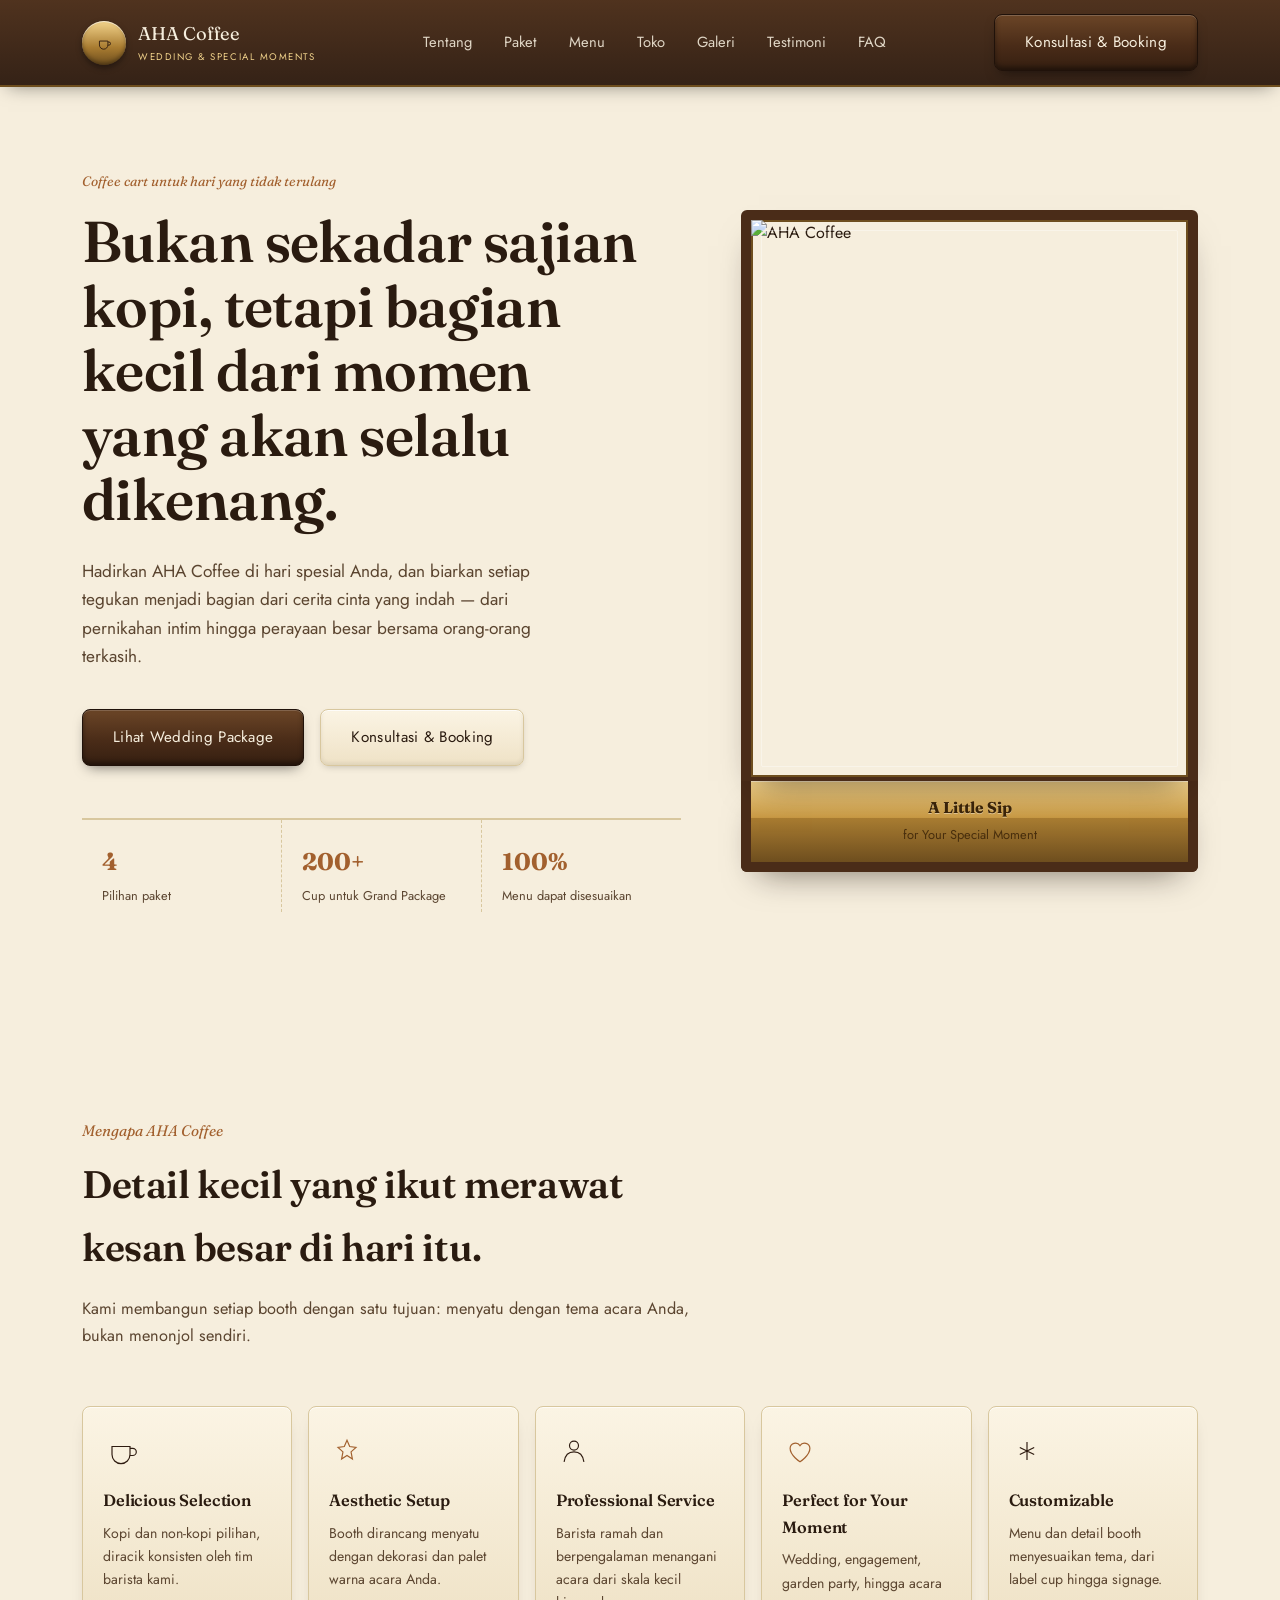
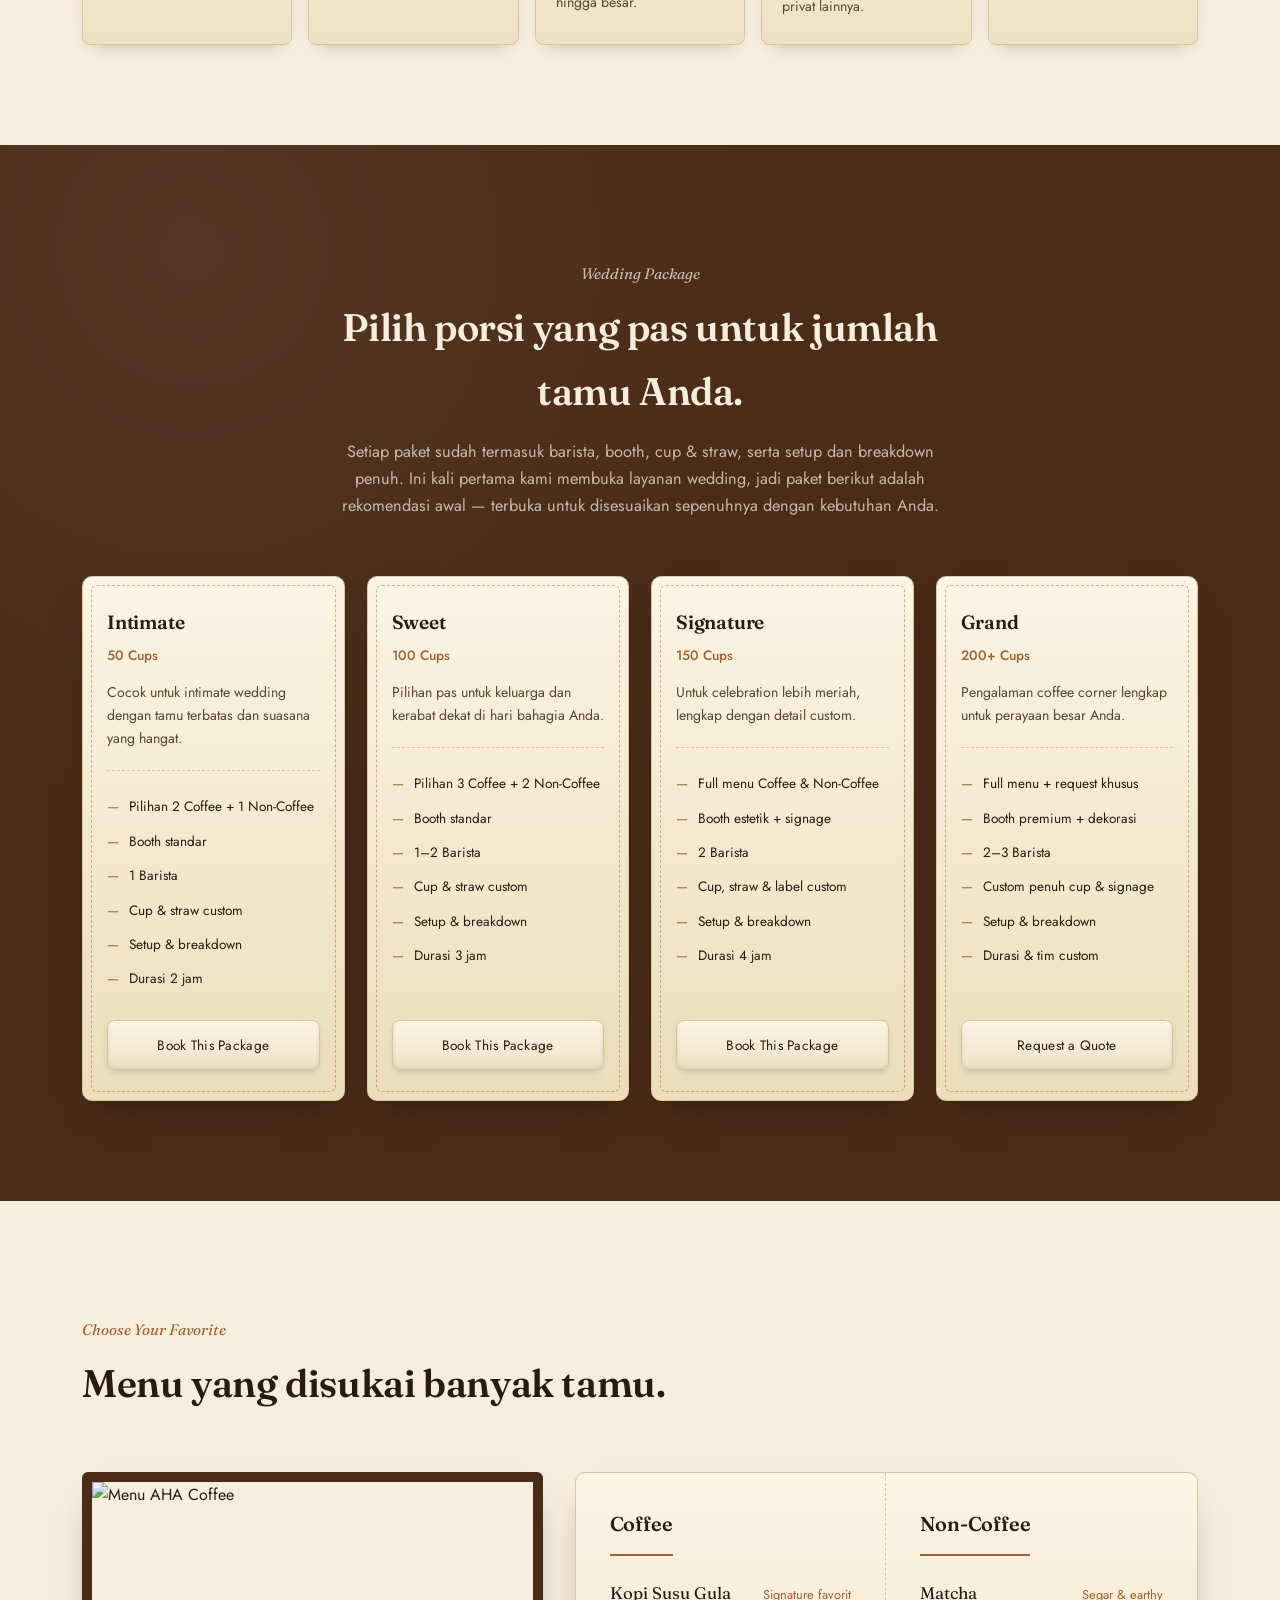
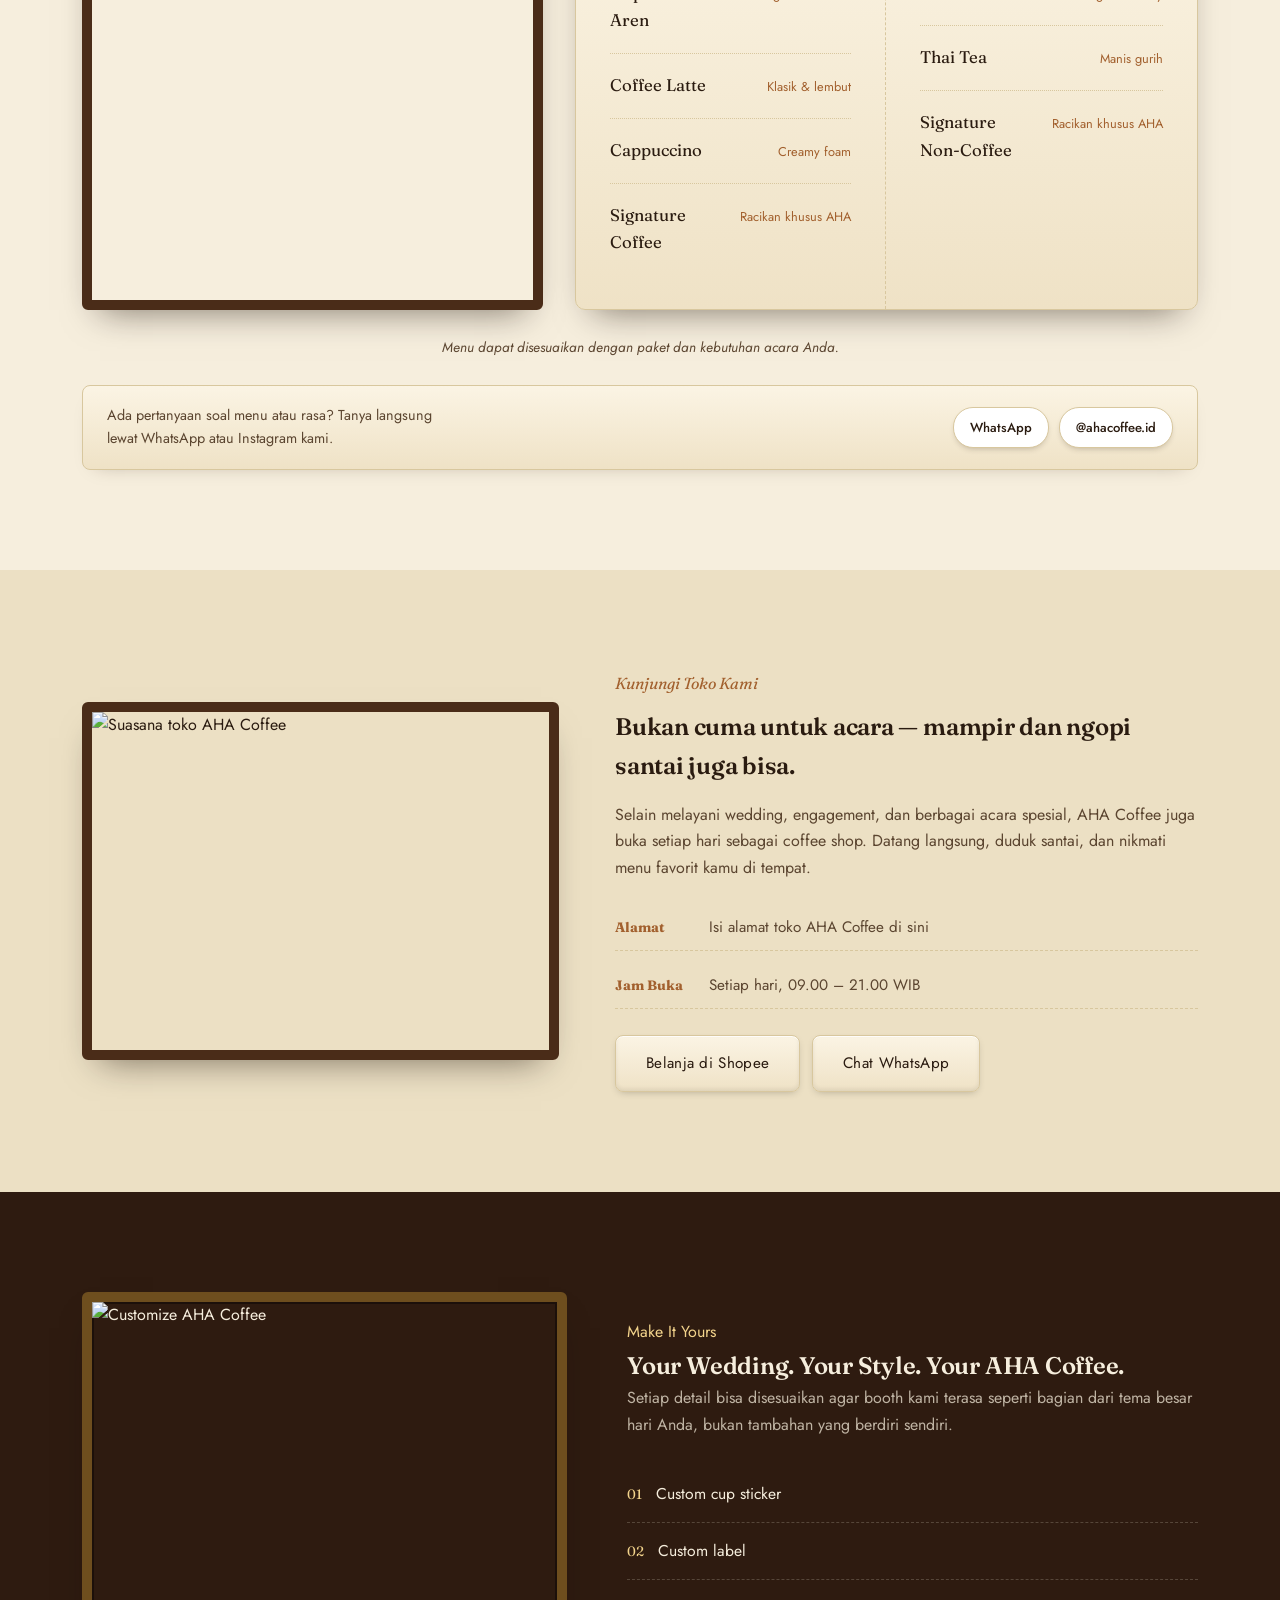
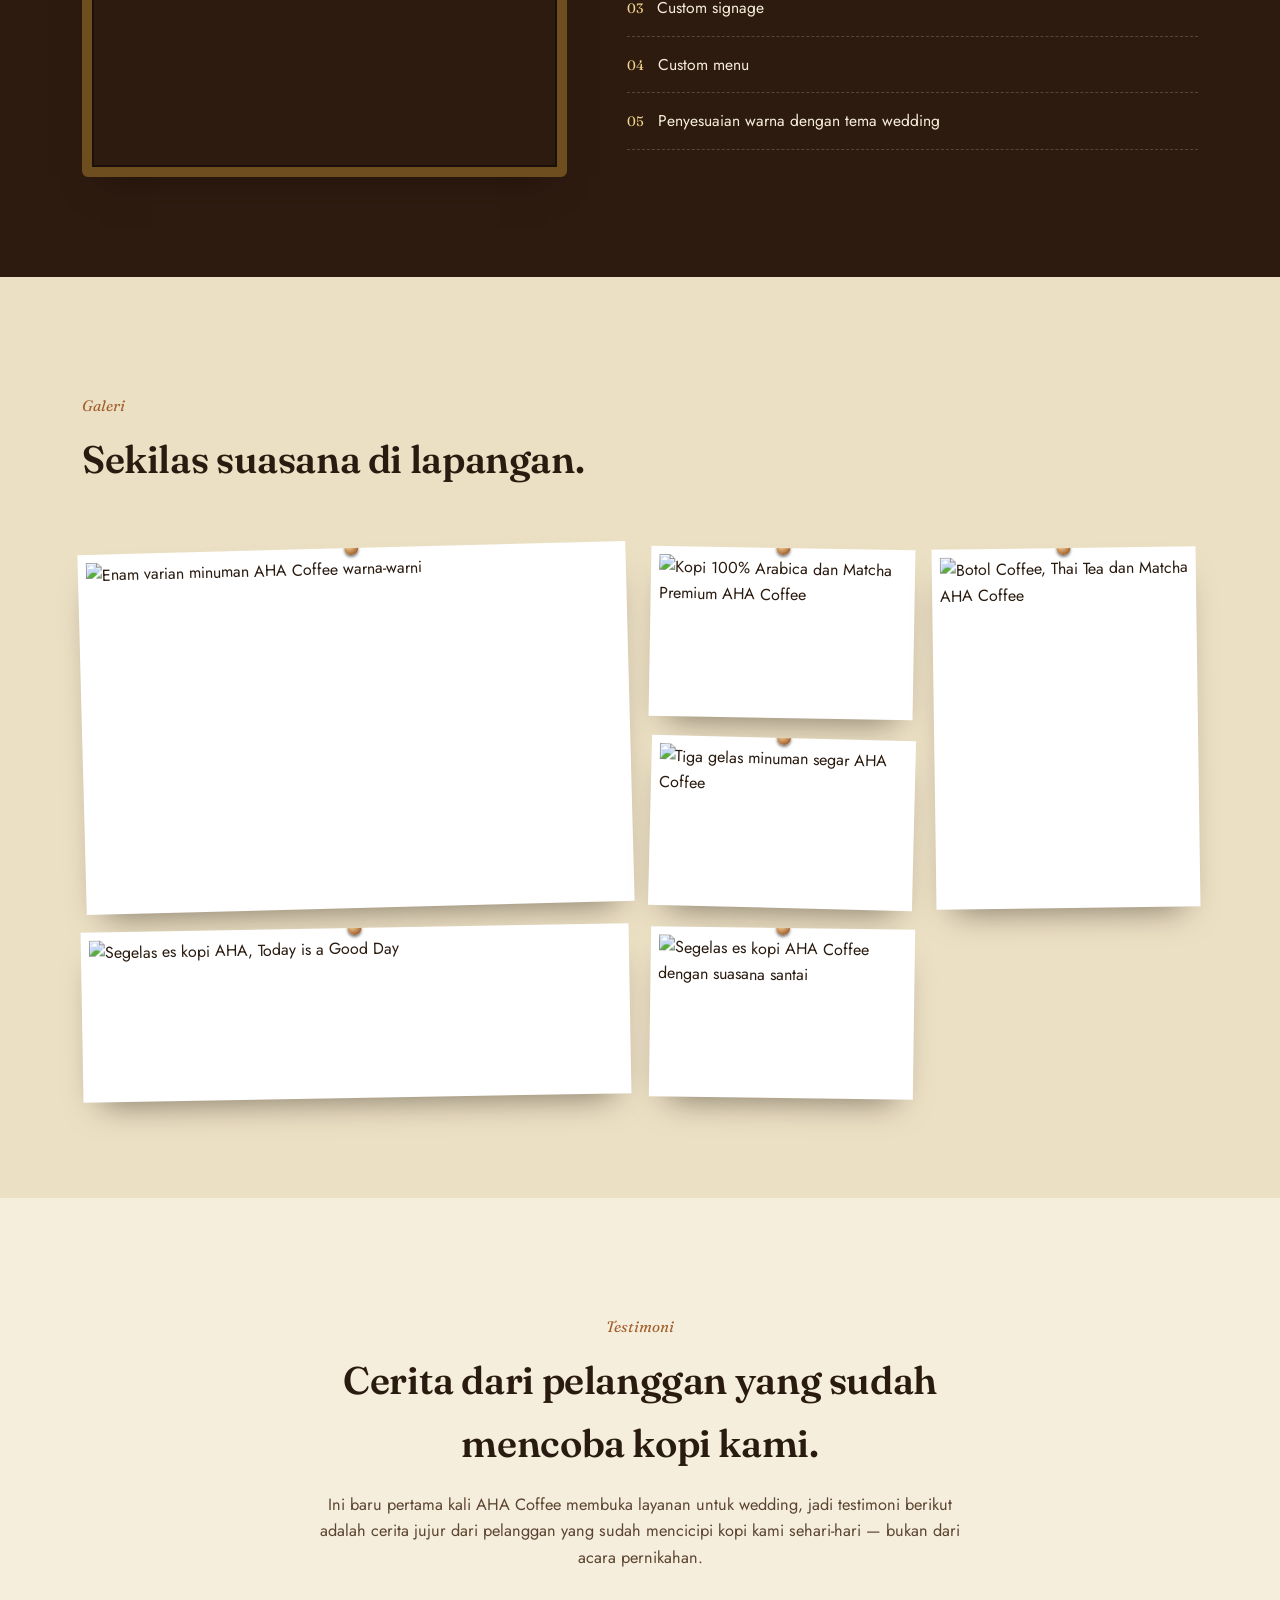
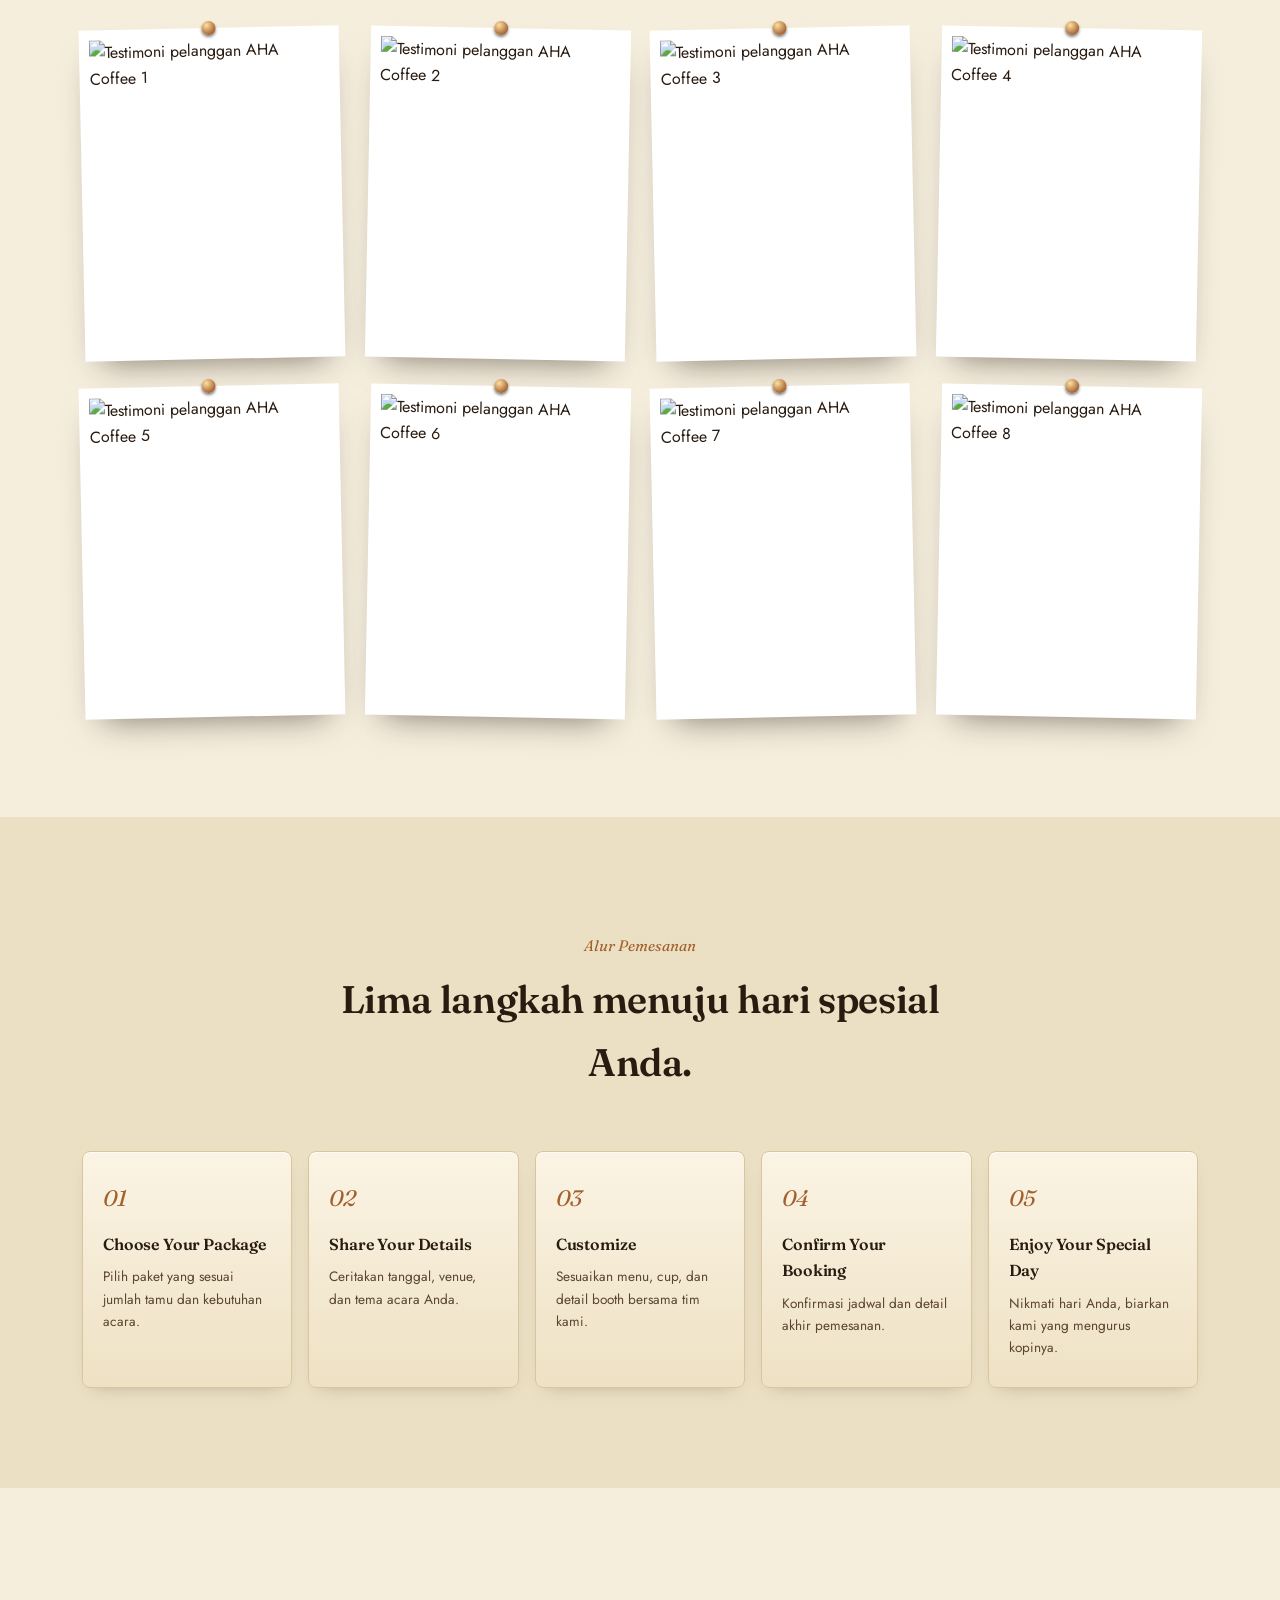
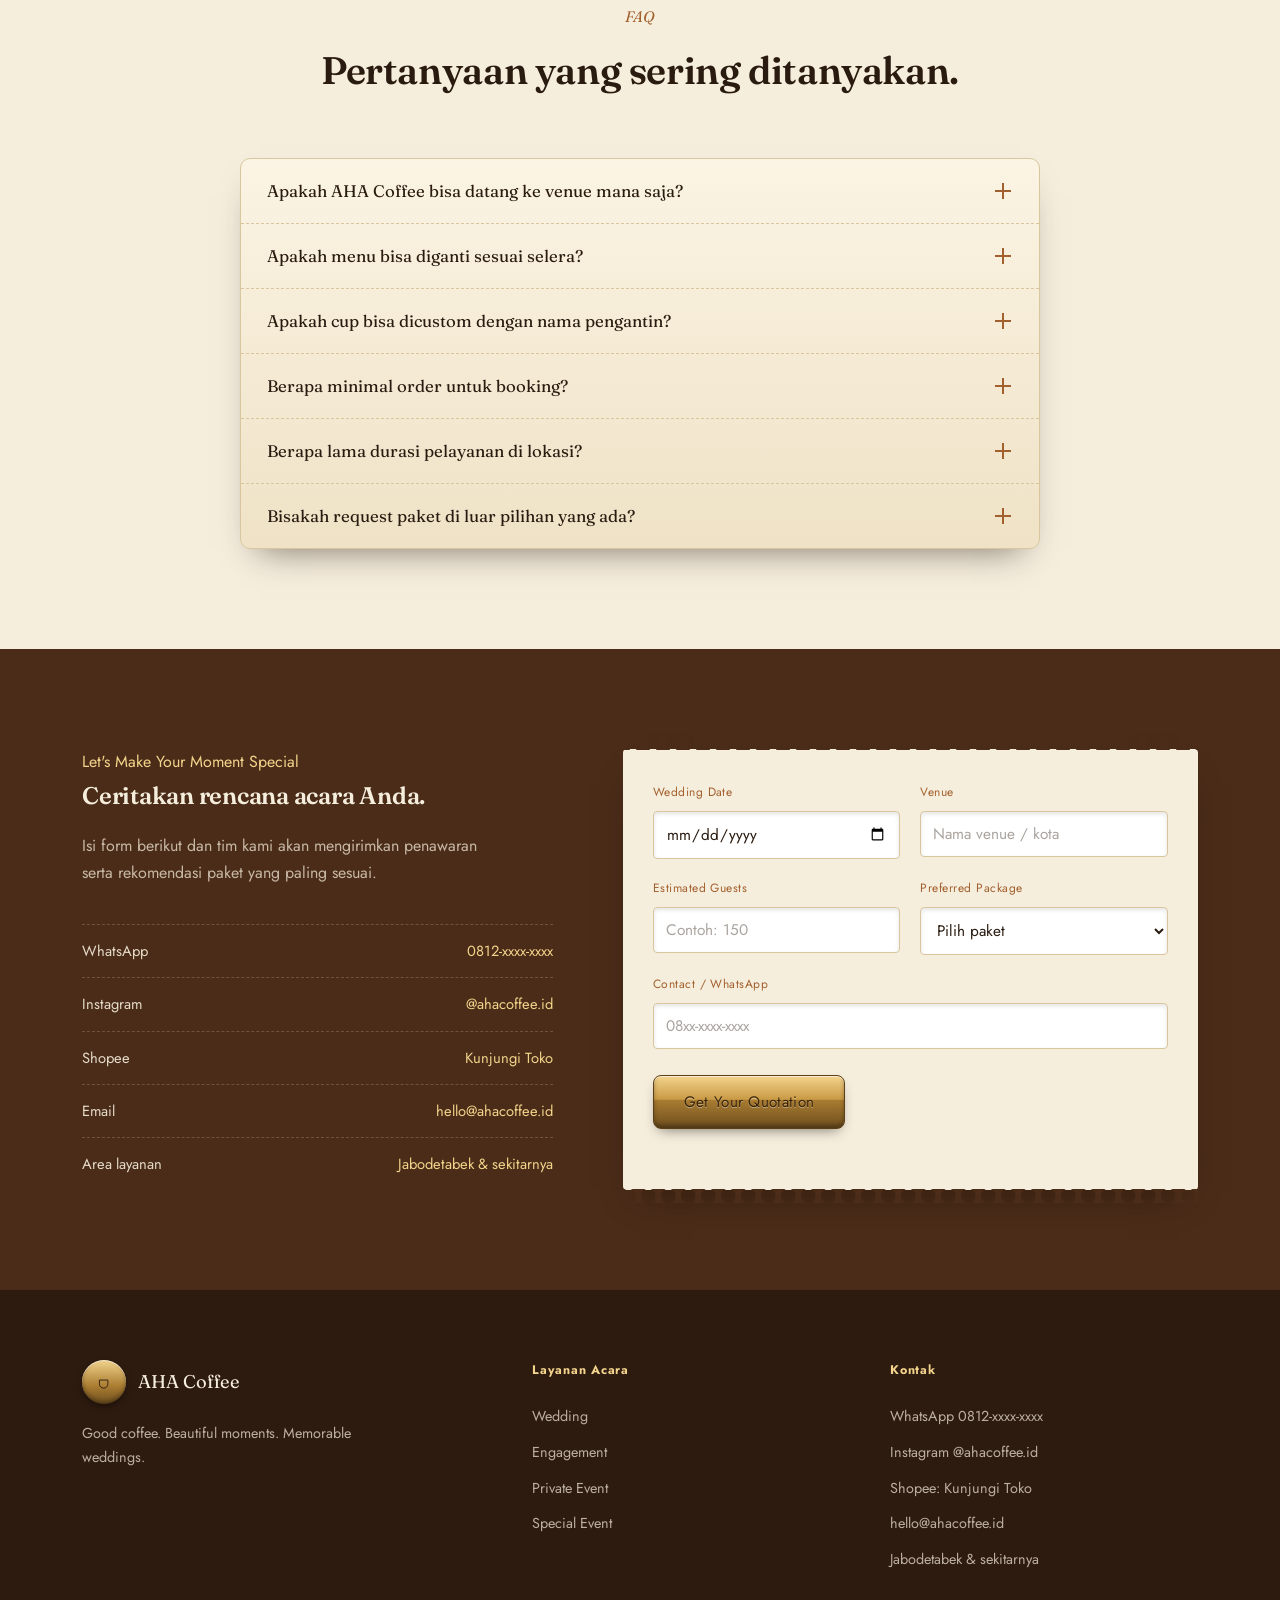
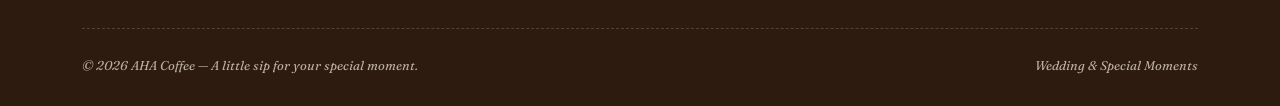
==== index.html @ e11b8bea "Add files via upload" ====
<!DOCTYPE html>
<html lang="id">
<head>
<meta charset="UTF-8">
<meta name="viewport" content="width=device-width, initial-scale=1.0">
<title>AHA Coffee — Wedding & Special Moments</title>
<link rel="preconnect" href="https://fonts.googleapis.com">
<link rel="preconnect" href="https://fonts.gstatic.com" crossorigin>
<link href="https://fonts.googleapis.com/css2?family=Fraunces:ital,opsz,wght@0,9..144,300;0,9..144,400;0,9..144,500;0,9..144,600;1,9..144,400;1,9..144,500&family=Jost:wght@300;400;500;600&display=swap" rel="stylesheet">
<link rel="stylesheet" href="style.css">
</head>
<body>

<header>
  <div class="navbar">
    <a class="brandmark" href="#top">
      <span class="logo-medal" id="logoMedal">
        <svg viewBox="0 0 40 40" fill="none">
          <path d="M13 17h13v6a6.5 6.5 0 0 1-6.5 6.5h0A6.5 6.5 0 0 1 13 23v-6Z" stroke="#2E1B10" stroke-width="1.4"/>
          <path d="M26 18.5h1.6a2.4 2.4 0 0 1 0 4.8H26" stroke="#2E1B10" stroke-width="1.4"/>
        </svg>
      </span>
      <span>AHA Coffee<small>WEDDING &amp; SPECIAL MOMENTS</small></span>
    </a>
    <nav>
      <ul>
        <li><a href="#about">Tentang</a></li>
        <li><a href="#packages">Paket</a></li>
        <li><a href="#menu">Menu</a></li>
        <li><a href="#visit">Toko</a></li>
        <li><a href="#gallery">Galeri</a></li>
        <li><a href="#testimonials">Testimoni</a></li>
        <li><a href="#faq">FAQ</a></li>
      </ul>
    </nav>
    <a class="btn btn-primary" href="#booking">Konsultasi &amp; Booking</a>
    <button class="menu-toggle" aria-label="Buka menu"><span></span><span></span><span></span></button>
  </div>
</header>

<main id="top">

  <section class="hero">
    <div class="wrap">
      <div>
        <p class="eyebrow-note" id="heroEyebrow"></p>
        <h1 id="heroTitle"></h1>
        <p class="lede" id="heroLede"></p>
        <div class="hero-actions">
          <a class="btn btn-primary" href="#packages">Lihat Wedding Package</a>
          <a class="btn btn-outline" href="#booking">Konsultasi &amp; Booking</a>
        </div>
        <div class="hero-stats" id="heroStats"></div>
      </div>
      <div class="hero-frame">
        <div class="hero-art">
          <img id="heroImage" src="" alt="AHA Coffee">
          <div class="ring"></div>
        </div>
        <div class="hero-plaque"><strong id="heroTagTitle"></strong><span id="heroTagSubtitle"></span></div>
      </div>
    </div>
  </section>

  <section class="about" id="about">
    <div class="wrap">
      <div class="section-head">
        <p class="kicker" id="aboutKicker"></p>
        <h2 id="aboutTitle"></h2>
        <p id="aboutDesc"></p>
      </div>
      <div class="value-grid" id="valueGrid"></div>
    </div>
  </section>

  <section class="packages" id="packages">
    <div class="wrap">
      <div class="section-head center">
        <p class="kicker" id="packagesKicker"></p>
        <h2 id="packagesTitle"></h2>
        <p id="packagesDesc"></p>
      </div>
      <div class="package-grid" id="packageGrid"></div>
    </div>
  </section>

  <section class="menu" id="menu">
    <div class="wrap">
      <div class="section-head">
        <p class="kicker" id="menuKicker"></p>
        <h2 id="menuTitle"></h2>
      </div>
      <div class="menu-layout">
        <div class="menu-photo"><img id="menuImage" src="" alt="Menu AHA Coffee"></div>
        <div class="menu-cols">
          <div class="menu-col">
            <h3>Coffee</h3>
            <div id="menuCoffee"></div>
          </div>
          <div class="menu-col">
            <h3>Non-Coffee</h3>
            <div id="menuNonCoffee"></div>
          </div>
        </div>
      </div>
      <p class="menu-note" id="menuNote"></p>
      <div class="menu-contact">
        <p id="menuContactNote"></p>
        <div class="menu-contact-links" id="menuContactLinks"></div>
      </div>
    </div>
  </section>

  <section class="visit-shop" id="visit">
    <div class="wrap">
      <div class="visit-photo"><img id="visitImage" src="" alt="Suasana toko AHA Coffee"></div>
      <div>
        <p class="kicker" id="visitKicker" style="font-family:'Fraunces',serif; font-style:italic; color:var(--copper); margin-bottom:10px;"></p>
        <h2 id="visitTitle"></h2>
        <p id="visitDesc" style="margin-top:16px; color:var(--ink-soft);"></p>
        <div class="visit-details">
          <div class="row"><strong>Alamat</strong><span id="visitAddress"></span></div>
          <div class="row"><strong>Jam Buka</strong><span id="visitHours"></span></div>
        </div>
        <div class="visit-actions" id="visitActions"></div>
      </div>
    </div>
  </section>

  <section class="customize">
    <div class="wrap">
      <div class="customize-visual">
        <img id="customizeImage" src="" alt="Customize AHA Coffee">
      </div>
      <div>
        <p class="kicker" id="customizeKicker"></p>
        <h2 id="customizeTitle"></h2>
        <p id="customizeDesc"></p>
        <ul class="custom-list" id="customizeList"></ul>
      </div>
    </div>
  </section>

  <section class="gallery" id="gallery">
    <div class="wrap">
      <div class="section-head">
        <p class="kicker" id="galleryKicker"></p>
        <h2 id="galleryTitle"></h2>
      </div>
      <div class="gallery-grid" id="galleryGrid"></div>
    </div>
  </section>

  <section class="testimonials" id="testimonials">
    <div class="wrap">
      <div class="section-head center">
        <p class="kicker" id="testiKicker"></p>
        <h2 id="testiTitle"></h2>
        <p id="testiDesc"></p>
      </div>
      <div class="testi-grid" id="testiGrid"></div>
    </div>
  </section>

  <section class="steps">
    <div class="wrap">
      <div class="section-head center">
        <p class="kicker" id="stepsKicker"></p>
        <h2 id="stepsTitle"></h2>
      </div>
      <div class="step-row" id="stepRow"></div>
    </div>
  </section>

  <section class="faq" id="faq">
    <div class="wrap">
      <div class="section-head center">
        <p class="kicker" id="faqKicker"></p>
        <h2 id="faqTitle"></h2>
      </div>
      <div class="faq-list" id="faqList"></div>
    </div>
  </section>

  <section class="booking" id="booking">
    <div class="wrap">
      <div>
        <p class="kicker" id="bookingKicker"></p>
        <h2 id="bookingTitle"></h2>
        <p class="lede" id="bookingLede"></p>
        <ul class="booking-contact" id="bookingContact"></ul>
      </div>
      <div class="receipt">
        <form onsubmit="event.preventDefault(); alert('Terima kasih! Tim AHA Coffee akan segera menghubungi Anda.');">
          <div class="form-row">
            <div>
              <label for="wdate">Wedding Date</label>
              <input id="wdate" type="date" required>
            </div>
            <div>
              <label for="venue">Venue</label>
              <input id="venue" type="text" placeholder="Nama venue / kota" required>
            </div>
          </div>
          <div class="form-row">
            <div>
              <label for="guests">Estimated Guests</label>
              <input id="guests" type="number" placeholder="Contoh: 150" required>
            </div>
            <div>
              <label for="package">Preferred Package</label>
              <select id="package" required>
                <option value="">Pilih paket</option>
                <option>Intimate (50 Cups)</option>
                <option>Sweet (100 Cups)</option>
                <option>Signature (150 Cups)</option>
                <option>Grand (200+ Cups)</option>
                <option>Belum yakin</option>
              </select>
            </div>
          </div>
          <div>
            <label for="contact">Contact / WhatsApp</label>
            <input id="contact" type="text" placeholder="08xx-xxxx-xxxx" required>
          </div>
          <button class="btn btn-gold" type="submit">Get Your Quotation</button>
        </form>
      </div>
    </div>
  </section>

</main>

<footer>
  <div class="wrap">
    <div class="footer-top">
      <div>
        <a class="brandmark" href="#top">
          <span class="logo-medal" id="logoMedalFooter">
            <svg viewBox="0 0 40 40" fill="none">
              <path d="M13 17h13v6a6.5 6.5 0 0 1-6.5 6.5h0A6.5 6.5 0 0 1 13 23v-6Z" stroke="#2E1B10" stroke-width="1.4"/>
            </svg>
          </span>
          <span>AHA Coffee</span>
        </a>
        <p id="footerTagline"></p>
      </div>
      <div>
        <h5>Layanan Acara</h5>
        <ul id="footerServices"></ul>
      </div>
      <div>
        <h5>Kontak</h5>
        <ul id="footerContact"></ul>
      </div>
    </div>
    <div class="footer-bottom">
      <span id="footerNote"></span>
      <span id="footerSubNote"></span>
    </div>
  </div>
</footer>

<script src="content.js"></script>
<script>
(function(){
  const c = window.getAhaContent();

  function text(id, val){ const el = document.getElementById(id); if(el) el.textContent = val; }
  function img(id, src, alt){ const el = document.getElementById(id); if(el){ el.src = src; if(alt) el.alt = alt; } }

  // logo (kalau belum ada logo.jpeg / belum diupload di admin, tampilkan ikon cangkir default)
  if (c.logo) {
    const testImg = new Image();
    testImg.onload = function(){
      document.querySelectorAll('.logo-medal').forEach(m=>{ m.innerHTML = '<img src="'+c.logo+'" alt="Logo AHA Coffee">'; });
    };
    testImg.onerror = function(){ /* tetap pakai ikon default kalau file logo belum ada */ };
    testImg.src = c.logo;
  }

  // hero
  text('heroEyebrow', c.hero.eyebrow);
  text('heroTitle', c.hero.title);
  text('heroLede', c.hero.lede);
  img('heroImage', c.hero.image, 'AHA Coffee');
  text('heroTagTitle', c.hero.tagTitle);
  text('heroTagSubtitle', c.hero.tagSubtitle);
  document.getElementById('heroStats').innerHTML = c.hero.stats.map(s =>
    `<div><strong>${s.value}</strong><span>${s.label}</span></div>`
  ).join('');

  // about
  text('aboutKicker', c.about.kicker);
  text('aboutTitle', c.about.title);
  text('aboutDesc', c.about.desc);
  const marks = [
    '<path d="M10 15h20v9a10 10 0 0 1-10 10 10 10 0 0 1-10-10v-9Z" stroke="#2E1B10" stroke-width="1.3"/><path d="M30 17h3a4 4 0 0 1 0 8h-3" stroke="#2E1B10" stroke-width="1.3"/>',
    '<path d="M20 8l3 7 7 1-5.5 5 1.5 8-6-4-6 4 1.5-8L10 16l7-1 3-7Z" stroke="#A2602E" stroke-width="1.3"/>',
    '<circle cx="20" cy="14" r="5" stroke="#2E1B10" stroke-width="1.3"/><path d="M9 32c1-7 5-11 11-11s10 4 11 11" stroke="#2E1B10" stroke-width="1.3"/>',
    '<path d="M20 32s-11-7-11-15a6 6 0 0 1 11-3 6 6 0 0 1 11 3c0 8-11 15-11 15Z" stroke="#A2602E" stroke-width="1.3"/>',
    '<path d="M20 10v20M12 16l16 8M28 16l-16 8" stroke="#2E1B10" stroke-width="1.3"/>'
  ];
  document.getElementById('valueGrid').innerHTML = c.about.values.map((v,i) =>
    `<div class="value-item">
      <svg class="mark" viewBox="0 0 40 40" fill="none">${marks[i % marks.length]}</svg>
      <h3>${v.title}</h3>
      <p>${v.desc}</p>
    </div>`
  ).join('');

  // packages
  text('packagesKicker', c.packagesIntro.kicker);
  text('packagesTitle', c.packagesIntro.title);
  text('packagesDesc', c.packagesIntro.desc);
  document.getElementById('packageGrid').innerHTML = c.packages.map(p =>
    `<div class="package-card">
      <h3>${p.name}</h3>
      <p class="cups">${p.cups}</p>
      <p class="desc">${p.desc}</p>
      <ul class="includes">${p.includes.map(i => `<li>${i}</li>`).join('')}</ul>
      <a class="btn btn-outline" href="#booking">${p.cta}</a>
    </div>`
  ).join('');

  // menu
  text('menuKicker', c.menu.kicker);
  text('menuTitle', c.menu.title);
  text('menuNote', c.menu.note);
  document.getElementById('menuCoffee').innerHTML = c.menu.coffee.map(m =>
    `<div class="menu-line"><span class="name">${m.name}</span><span class="tag">${m.tag}</span></div>`
  ).join('');
  document.getElementById('menuNonCoffee').innerHTML = c.menu.nonCoffee.map(m =>
    `<div class="menu-line"><span class="name">${m.name}</span><span class="tag">${m.tag}</span></div>`
  ).join('');

  // customize
  text('customizeKicker', c.customize.kicker);
  text('customizeTitle', c.customize.title);
  text('customizeDesc', c.customize.desc);
  img('customizeImage', c.customize.image, 'Customize AHA Coffee');
  document.getElementById('customizeList').innerHTML = c.customize.items.map((item,i) =>
    `<li><span class="n">${String(i+1).padStart(2,'0')}</span> ${item}</li>`
  ).join('');

  // gallery
  text('galleryKicker', c.galleryIntro.kicker);
  text('galleryTitle', c.galleryIntro.title);
  const galleryClasses = ['g1','','g4','','g6',''];
  document.getElementById('galleryGrid').innerHTML = c.gallery.map((g,i) =>
    `<div class="g ${galleryClasses[i] || ''}"><img src="${g.image}" alt="${g.alt || ''}"></div>`
  ).join('');

  // testimonials
  text('testiKicker', c.testimonialsIntro.kicker);
  text('testiTitle', c.testimonialsIntro.title);
  text('testiDesc', c.testimonialsIntro.desc);
  document.getElementById('testiGrid').innerHTML = c.testimonials.map(t =>
    `<div class="testi-card"><div class="frame"><img src="${t.image}" alt="${t.alt || ''}"></div></div>`
  ).join('');

  // steps
  text('stepsKicker', c.stepsIntro.kicker);
  text('stepsTitle', c.stepsIntro.title);
  document.getElementById('stepRow').innerHTML = c.steps.map((s,i) =>
    `<div class="step"><span class="num">${String(i+1).padStart(2,'0')}</span><h4>${s.title}</h4><p>${s.desc}</p></div>`
  ).join('');

  // faq
  text('faqKicker', c.faqIntro.kicker);
  text('faqTitle', c.faqIntro.title);
  document.getElementById('faqList').innerHTML = c.faq.map(f =>
    `<div class="faq-item">
      <button class="faq-q"><span>${f.q}</span><span class="icon"></span></button>
      <div class="faq-a"><p>${f.a}</p></div>
    </div>`
  ).join('');
  document.querySelectorAll('.faq-item').forEach(item=>{
    const q = item.querySelector('.faq-q');
    const a = item.querySelector('.faq-a');
    q.addEventListener('click', ()=>{
      const isOpen = item.classList.contains('open');
      document.querySelectorAll('.faq-item.open').forEach(o=>{
        if(o!==item){ o.classList.remove('open'); o.querySelector('.faq-a').style.maxHeight = null; }
      });
      if(isOpen){ item.classList.remove('open'); a.style.maxHeight = null; }
      else { item.classList.add('open'); a.style.maxHeight = a.scrollHeight + 'px'; }
    });
  });

  // booking
  text('bookingKicker', c.booking.kicker);
  text('bookingTitle', c.booking.title);
  text('bookingLede', c.booking.lede);
  document.getElementById('bookingContact').innerHTML =
    `<li>WhatsApp <span><a href="${c.booking.whatsappLink}" target="_blank" style="color:inherit">${c.booking.whatsapp}</a></span></li>
     <li>Instagram <span><a href="${c.booking.instagramUrl}" target="_blank" style="color:inherit">${c.booking.instagramHandle}</a></span></li>
     <li>Shopee <span><a href="${c.booking.shopeeUrl}" target="_blank" style="color:inherit">Kunjungi Toko</a></span></li>
     <li>Email <span>${c.booking.email}</span></li>
     <li>Area layanan <span>${c.booking.area}</span></li>`;

  // menu contact chips
  document.getElementById('menuContactNote').textContent = c.menu.contactNote || '';
  document.getElementById('menuContactLinks').innerHTML =
    `<a class="chip-link" href="${c.booking.whatsappLink}" target="_blank">WhatsApp</a>
     <a class="chip-link" href="${c.booking.instagramUrl}" target="_blank">${c.booking.instagramHandle}</a>`;
  img('menuImage', c.menu.image, 'Menu AHA Coffee');

  // visit shop
  text('visitKicker', c.visitShop.kicker);
  text('visitTitle', c.visitShop.title);
  text('visitDesc', c.visitShop.desc);
  img('visitImage', c.visitShop.image, 'Suasana toko AHA Coffee');
  text('visitAddress', c.visitShop.address);
  text('visitHours', c.visitShop.hours);
  let visitActionsHtml = '';
  if (c.visitShop.mapUrl) {
    visitActionsHtml += `<a class="btn btn-primary" href="${c.visitShop.mapUrl}" target="_blank">${c.visitShop.ctaMap || 'Lihat Lokasi di Maps'}</a>`;
  }
  visitActionsHtml += `<a class="btn btn-outline" href="${c.booking.shopeeUrl}" target="_blank">Belanja di Shopee</a>`;
  visitActionsHtml += `<a class="btn btn-outline" href="${c.booking.whatsappLink}" target="_blank">Chat WhatsApp</a>`;
  document.getElementById('visitActions').innerHTML = visitActionsHtml;

  // footer
  text('footerTagline', c.footer.tagline);
  document.getElementById('footerServices').innerHTML = c.footer.services.map(s => `<li>${s}</li>`).join('');
  document.getElementById('footerContact').innerHTML =
    `<li>WhatsApp ${c.booking.whatsapp}</li>
     <li>Instagram ${c.booking.instagramHandle}</li>
     <li>Shopee: <a href="${c.booking.shopeeUrl}" target="_blank" style="color:inherit">Kunjungi Toko</a></li>
     <li>${c.booking.email}</li><li>${c.booking.area}</li>`;
  text('footerNote', c.footer.note);
  text('footerSubNote', c.footer.subNote);

})();
</script>

</body>
</html>
---- style.css ----
/* =========================================================
   AHA Coffee — Skeuomorphism Theme
   Leather, brass/logam, kertas resi. Grounded in: kopi,
   booth kayu/kulit, cup sleeve, struk pemesanan.
   ========================================================= */

:root{
  /* leather */
  --leather-dark:#2E1B10;
  --leather:#4A2C18;
  --leather-light:#6B4527;
  --stitch:#C88A3E;

  /* brass / logam */
  --brass-hi:#F3D48C;
  --brass:#C99A45;
  --brass-mid:#A97C31;
  --brass-dark:#6E4E1E;

  /* kertas resi / menu */
  --paper:#F6EEDD;
  --paper-deep:#ECE0C4;
  --paper-line:#D8C79E;

  /* tinta */
  --ink:#2A1B10;
  --ink-soft:#5B4530;
  --copper:#A2602E;

  --radius:10px;
  --shadow-deep:0 18px 34px -18px rgba(20,10,4,0.55);
  --shadow-press:inset 0 2px 5px rgba(0,0,0,0.45);
}

*{ box-sizing:border-box; margin:0; padding:0; }
html{ scroll-behavior:smooth; }
body{
  background:var(--paper);
  color:var(--ink);
  font-family:'Jost', sans-serif;
  line-height:1.65;
  -webkit-font-smoothing:antialiased;
}
img,svg{ display:block; max-width:100%; }
a{ color:inherit; text-decoration:none; }
ul{ list-style:none; }
button{ font-family:inherit; cursor:pointer; }

h1,h2,h3,h4{
  font-family:'Fraunces', serif;
  font-weight:600;
  color:var(--ink);
  letter-spacing:-0.01em;
}

.wrap{ max-width:1180px; margin:0 auto; padding:0 32px; }
section{ position:relative; }

a:focus-visible, button:focus-visible, input:focus-visible, textarea:focus-visible, select:focus-visible{
  outline:2px solid var(--brass);
  outline-offset:3px;
}
@media (prefers-reduced-motion: reduce){
  *{ animation-duration:0.001ms !important; animation-iteration-count:1 !important; transition-duration:0.001ms !important; scroll-behavior:auto !important; }
}

/* ---------- reusable material surfaces ---------- */

.tex-leather{
  background-color:var(--leather);
  background-image:
    radial-gradient(circle at 18% 14%, rgba(255,255,255,0.07), transparent 42%),
    radial-gradient(circle at 82% 70%, rgba(0,0,0,0.35), transparent 50%),
    repeating-linear-gradient(115deg, rgba(0,0,0,0.05) 0px, rgba(0,0,0,0.05) 1px, transparent 1px, transparent 4px);
  box-shadow: inset 0 0 70px rgba(0,0,0,0.55);
}

.tex-paper{
  background-color:var(--paper);
  background-image:
    radial-gradient(circle at 8% 8%, rgba(0,0,0,0.025), transparent 55%),
    repeating-linear-gradient(0deg, rgba(90,65,35,0.025) 0px, transparent 1px, transparent 3px);
}

.tex-brass{
  background:linear-gradient(180deg, var(--brass-hi) 0%, var(--brass) 38%, var(--brass-mid) 62%, var(--brass-dark) 100%);
  box-shadow: inset 0 1px 0 rgba(255,255,255,0.65), inset 0 -3px 5px rgba(0,0,0,0.35), 0 4px 10px rgba(0,0,0,0.35);
}

.stitched{
  border:2px dashed rgba(162,96,46,0.55);
  border-radius:var(--radius);
  position:relative;
}
.rivet{
  position:absolute; width:8px; height:8px; border-radius:50%;
  background:radial-gradient(circle at 35% 30%, var(--brass-hi), var(--brass-dark) 75%);
  box-shadow:0 1px 2px rgba(0,0,0,0.5);
}
.rivet.tl{ top:10px; left:10px; }
.rivet.tr{ top:10px; right:10px; }
.rivet.bl{ bottom:10px; left:10px; }
.rivet.br{ bottom:10px; right:10px; }

/* embossed / debossed text */
.emboss{ text-shadow:0 1px 0 rgba(255,255,255,0.55), 0 -1px 0 rgba(0,0,0,0.25); }
.deboss-onbrass{ color:var(--leather-dark); text-shadow:0 1px 0 rgba(255,255,255,0.45), 0 -1px 1px rgba(0,0,0,0.35); }

/* ---------- buttons ---------- */
.btn{
  display:inline-flex; align-items:center; gap:10px;
  padding:15px 30px; font-size:0.95rem; letter-spacing:0.02em;
  border-radius:8px; border:1px solid rgba(0,0,0,0.25);
  transition: transform 0.12s ease, box-shadow 0.12s ease;
}
.btn-primary{
  background:linear-gradient(180deg, #6B4527 0%, #4A2C18 55%, #351F11 100%);
  color:var(--paper);
  border-color:#20120A;
  box-shadow: inset 0 1px 0 rgba(255,255,255,0.18), inset 0 -3px 5px rgba(0,0,0,0.4), 0 6px 14px -6px rgba(0,0,0,0.6);
}
.btn-primary:hover{ box-shadow: inset 0 1px 0 rgba(255,255,255,0.22), inset 0 -3px 5px rgba(0,0,0,0.4), 0 8px 18px -6px rgba(0,0,0,0.65); }
.btn-primary:active{ transform:translateY(2px); box-shadow:var(--shadow-press); }

.btn-outline{
  background:linear-gradient(180deg, #FBF4E4, #EFE2C6);
  color:var(--ink);
  border-color:var(--paper-line);
  box-shadow: inset 0 1px 0 rgba(255,255,255,0.8), inset 0 -2px 4px rgba(0,0,0,0.08), 0 3px 8px -4px rgba(0,0,0,0.3);
}
.btn-outline:active{ transform:translateY(2px); box-shadow:var(--shadow-press); }

.btn-gold{
  background:linear-gradient(180deg, var(--brass-hi) 0%, var(--brass) 45%, var(--brass-mid) 46%, var(--brass-dark) 100%);
  color:#3B2408;
  border-color:#5C3F17;
  text-shadow:0 1px 0 rgba(255,255,255,0.4);
  box-shadow: inset 0 1px 0 rgba(255,255,255,0.65), inset 0 -3px 4px rgba(0,0,0,0.3), 0 6px 14px -6px rgba(0,0,0,0.55);
}
.btn-gold:active{ transform:translateY(2px); box-shadow:var(--shadow-press); }

/* ---------- header ---------- */
header{
  position:fixed; top:0; left:0; right:0; z-index:100;
  background: linear-gradient(180deg, rgba(74,44,24,0.97), rgba(46,27,16,0.97));
  border-bottom:2px solid var(--brass-dark);
  box-shadow:0 6px 18px -8px rgba(0,0,0,0.5);
}
.navbar{ max-width:1180px; margin:0 auto; padding:14px 32px; display:flex; align-items:center; justify-content:space-between; }
.brandmark{ display:flex; align-items:center; gap:12px; }
.brandmark .logo-medal{
  width:44px; height:44px; border-radius:50%;
  background:linear-gradient(180deg, var(--brass-hi), var(--brass-mid) 60%, var(--brass-dark));
  box-shadow: inset 0 1px 0 rgba(255,255,255,0.6), inset 0 -2px 4px rgba(0,0,0,0.35), 0 3px 6px rgba(0,0,0,0.4);
  display:flex; align-items:center; justify-content:center;
  padding:3px;
  overflow:hidden;
}
.brandmark .logo-medal img{ width:100%; height:100%; object-fit:cover; border-radius:50%; }
.brandmark .logo-medal svg{ width:26px; height:26px; }
.brandmark span{ font-family:'Fraunces', serif; font-size:1.15rem; color:var(--paper); }
.brandmark small{ display:block; font-family:'Jost',sans-serif; font-size:0.6rem; letter-spacing:0.16em; color:var(--brass-hi); }
nav ul{ display:flex; gap:32px; font-size:0.92rem; }
nav a{ position:relative; padding-bottom:4px; color:rgba(246,238,221,0.88); }
nav a::after{ content:''; position:absolute; left:0; bottom:0; width:0; height:1px; background:var(--brass-hi); transition:width 0.25s ease; }
nav a:hover::after{ width:100%; }
.menu-toggle{ display:none; flex-direction:column; gap:5px; background:none; border:none; }
.menu-toggle span{ width:24px; height:2px; background:var(--paper); }
@media (max-width:880px){
  nav ul{ display:none; }
  .navbar .btn{ display:none; }
  .menu-toggle{ display:flex; }
}

/* ---------- hero ---------- */
.hero{ padding:170px 0 90px; overflow:hidden; }
.hero .wrap{ display:grid; grid-template-columns:1.05fr 0.8fr; gap:60px; align-items:center; }
.eyebrow-note{ font-size:0.85rem; color:var(--copper); font-style:italic; font-family:'Fraunces', serif; margin-bottom:18px; }
.hero h1{ font-size:clamp(2.4rem,4.6vw,3.6rem); line-height:1.12; max-width:15ch; }
.hero p.lede{ margin-top:24px; max-width:46ch; font-size:1.08rem; color:var(--ink-soft); }
.hero-actions{ margin-top:38px; display:flex; flex-wrap:wrap; gap:16px; }
.hero-stats{ margin-top:52px; display:flex; gap:0; border-top:2px solid var(--paper-line); padding-top:0; }
.hero-stats div{ flex:1; padding:22px 20px 4px; border-right:1px dashed var(--paper-line); }
.hero-stats div:last-child{ border-right:none; }
.hero-stats div strong{ display:block; font-family:'Fraunces', serif; font-size:1.5rem; color:var(--copper); }
.hero-stats div span{ font-size:0.8rem; color:var(--ink-soft); }

.hero-frame{ display:flex; flex-direction:column; }
.hero-art{
  position:relative; aspect-ratio:4/5; border-radius:6px 6px 0 0; overflow:hidden;
  border:10px solid var(--leather); border-bottom-width:4px;
  box-shadow: var(--shadow-deep), inset 0 0 0 2px var(--brass-dark);
}
.hero-art img{ width:100%; height:100%; object-fit:cover; }
.hero-art .ring{ position:absolute; inset:10px; border:1px solid rgba(255,255,255,0.35); border-radius:2px; pointer-events:none; }
/* plaque duduk DI LUAR foto, seperti label museum di bawah bingkai —
   supaya tidak pernah menutupi teks/desain yang sudah ada di dalam foto */
.hero-plaque{
  background:linear-gradient(180deg, var(--brass-hi) 0%, var(--brass) 45%, var(--brass-mid) 46%, var(--brass-dark) 100%);
  border:10px solid var(--leather); border-top:none;
  border-radius:0 0 6px 6px;
  padding:14px 20px;
  text-align:center;
  box-shadow: var(--shadow-deep), inset 0 1px 0 rgba(255,255,255,0.5);
}
.hero-plaque strong{ display:block; font-family:'Fraunces',serif; color:#3B2408; font-size:0.98rem; text-shadow:0 1px 0 rgba(255,255,255,0.4); }
.hero-plaque span{ font-size:0.8rem; color:#3B2408; opacity:0.85; }

@media (max-width:880px){
  .hero{ padding:150px 0 60px; }
  .hero .wrap{ grid-template-columns:1fr; }
  .hero-frame{ order:-1; max-width:340px; margin:0 auto; }
  .hero-stats{ flex-wrap:wrap; }
  .hero-stats div{ flex:1 1 45%; border-right:none; border-bottom:1px dashed var(--paper-line); }
}

/* ---------- section head ---------- */
.section-head{ max-width:640px; margin-bottom:56px; }
.section-head .kicker{ font-family:'Fraunces', serif; font-style:italic; color:var(--copper); font-size:0.95rem; margin-bottom:10px; }
.section-head h2{ font-size:clamp(1.8rem,3vw,2.4rem); }
.section-head p{ margin-top:16px; color:var(--ink-soft); font-size:1.02rem; }
.center{ text-align:center; margin-left:auto; margin-right:auto; }

/* ---------- about / value grid ---------- */
.about{ padding:100px 0; }
.value-grid{ display:grid; grid-template-columns:repeat(5,1fr); gap:16px; }
.value-item{
  padding:26px 20px;
  background:linear-gradient(180deg,#FBF4E4,#EEE1C4);
  border:1px solid var(--paper-line);
  border-radius:8px;
  box-shadow: 0 8px 18px -12px rgba(42,27,16,0.4), inset 0 1px 0 rgba(255,255,255,0.7);
}
.value-item .mark{ width:36px; height:36px; margin-bottom:18px; }
.value-item h3{ font-size:1.02rem; margin-bottom:8px; }
.value-item p{ font-size:0.88rem; color:var(--ink-soft); }
@media (max-width:980px){ .value-grid{ grid-template-columns:repeat(2,1fr); } }
@media (max-width:560px){ .value-grid{ grid-template-columns:1fr; } }

/* ---------- packages (leather ticket cards) ---------- */
.packages{ padding:100px 0; background:var(--leather); background-image: radial-gradient(circle at 15% 10%, rgba(255,255,255,0.05), transparent 40%); }
.packages .kicker{ color:var(--brass-hi); }
.packages .section-head h2{ color:var(--paper); }
.packages .section-head p{ color:rgba(246,238,221,0.72); }

.package-grid{ display:grid; grid-template-columns:repeat(4,1fr); gap:22px; }
.package-card{
  padding:30px 24px;
  background:linear-gradient(180deg,#FBF4E4,#ECDEBB);
  border-radius:var(--radius);
  border:1px solid var(--paper-line);
  display:flex; flex-direction:column;
  position:relative;
  box-shadow: var(--shadow-deep), inset 0 1px 0 rgba(255,255,255,0.8);
}
.package-card::before{ /* stitched inner border */
  content:''; position:absolute; inset:8px; border:1px dashed rgba(162,96,46,0.45); border-radius:6px; pointer-events:none;
}
.package-card h3{ font-size:1.2rem; }
.package-card .cups{ margin-top:6px; color:var(--copper); font-size:0.85rem; font-weight:500; }
.package-card .desc{ margin-top:14px; font-size:0.88rem; color:var(--ink-soft); }
.package-card .includes{ margin-top:20px; padding-top:18px; border-top:1px dashed var(--paper-line); flex-grow:1; }
.package-card .includes li{ font-size:0.85rem; padding:6px 0; display:flex; gap:10px; }
.package-card .includes li::before{ content:'—'; color:var(--copper); flex-shrink:0; }
.package-card .btn{ margin-top:24px; width:100%; justify-content:center; font-size:0.85rem; padding:13px 20px; }

@media (max-width:980px){ .package-grid{ grid-template-columns:1fr 1fr; } }
@media (max-width:620px){ .package-grid{ grid-template-columns:1fr; } }

/* ---------- menu (printed menu card) ---------- */
.menu{ padding:100px 0; }
.menu-layout{ display:grid; grid-template-columns:0.85fr 1.15fr; gap:32px; align-items:stretch; }
.menu-photo{ border:10px solid var(--leather); border-radius:6px; overflow:hidden; box-shadow:var(--shadow-deep); min-height:280px; }
.menu-photo img{ width:100%; height:100%; object-fit:cover; }
@media (max-width:880px){
  .menu-layout{ grid-template-columns:1fr; }
  .menu-photo{ max-width:380px; margin:0 auto; aspect-ratio:4/3; min-height:0; }
}
.menu-cols{ display:grid; grid-template-columns:1fr 1fr; gap:0; background:linear-gradient(180deg,#FBF4E4,#EFE2C6); border:1px solid var(--paper-line); border-radius:var(--radius); box-shadow:var(--shadow-deep); overflow:hidden; }
.menu-col{ padding:34px 34px; }
.menu-col:first-child{ border-right:1px dashed var(--paper-line); }
.menu-col h3{ font-size:1.25rem; padding-bottom:14px; border-bottom:2px solid var(--copper); margin-bottom:6px; display:inline-block; }
.menu-line{ display:flex; justify-content:space-between; align-items:baseline; padding:18px 0; border-bottom:1px dotted var(--paper-line); gap:20px; }
.menu-line:last-child{ border-bottom:none; }
.menu-line .name{ font-family:'Fraunces', serif; font-size:1.05rem; }
.menu-line .tag{ font-size:0.8rem; color:var(--copper); white-space:nowrap; }
.menu-note{ margin-top:26px; font-size:0.86rem; color:var(--ink-soft); font-style:italic; text-align:center; }
@media (max-width:720px){ .menu-cols{ grid-template-columns:1fr; } .menu-col:first-child{ border-right:none; border-bottom:1px dashed var(--paper-line); } }

/* kotak kontak kecil di bawah menu — ajak pengunjung tanya via WA/IG */
.menu-contact{
  margin-top:26px; display:flex; align-items:center; justify-content:space-between; gap:18px; flex-wrap:wrap;
  background:linear-gradient(180deg,#FBF4E4,#EFE2C6); border:1px solid var(--paper-line); border-radius:8px;
  padding:18px 24px; box-shadow:0 8px 18px -14px rgba(42,27,16,0.35);
}
.menu-contact p{ font-size:0.9rem; color:var(--ink-soft); margin:0; max-width:38ch; }
.menu-contact-links{ display:flex; gap:10px; flex-wrap:wrap; }
.chip-link{
  display:inline-flex; align-items:center; gap:6px; padding:9px 16px; border-radius:20px;
  font-size:0.82rem; font-weight:500; border:1px solid var(--paper-line); background:#fff; color:var(--ink);
  box-shadow: 0 3px 6px -3px rgba(42,27,16,0.3);
}
.chip-link:hover{ border-color:var(--copper); }

/* ---------- customize ---------- */
.customize{ padding:100px 0; background:var(--leather-dark); color:var(--paper); }
.customize .wrap{ display:grid; grid-template-columns:0.85fr 1fr; gap:60px; align-items:center; }
.customize .kicker{ color:var(--brass-hi); }
.customize h2{ color:var(--paper); }
.customize p{ color:rgba(246,238,221,0.72); }
.customize-visual{
  aspect-ratio:1/1; border:10px solid var(--brass-dark); border-radius:6px; overflow:hidden;
  box-shadow: var(--shadow-deep), inset 0 0 0 2px rgba(0,0,0,0.4);
}
.customize-visual img{ width:100%; height:100%; object-fit:cover; }
.custom-list{ margin-top:28px; }
.custom-list li{ padding:15px 0; border-bottom:1px dashed rgba(246,238,221,0.2); display:flex; gap:14px; font-size:0.98rem; align-items:baseline; }
.custom-list li span.n{ color:var(--brass-hi); font-family:'Fraunces', serif; font-size:0.85rem; }
@media (max-width:880px){ .customize .wrap{ grid-template-columns:1fr; } .customize-visual{ max-width:320px; margin:0 auto; } }

/* ---------- visit shop (kunjungi toko) ---------- */
.visit-shop{ padding:100px 0; background:var(--paper-deep); }
.visit-shop .wrap{ display:grid; grid-template-columns:0.9fr 1.1fr; gap:56px; align-items:center; }
.visit-photo{ border:10px solid var(--leather); border-radius:6px; overflow:hidden; box-shadow:var(--shadow-deep); aspect-ratio:4/3; }
.visit-photo img{ width:100%; height:100%; object-fit:cover; }
.visit-details{ margin-top:24px; display:flex; flex-direction:column; gap:12px; }
.visit-details .row{ display:flex; gap:14px; align-items:baseline; font-size:0.95rem; color:var(--ink-soft); padding:10px 0; border-bottom:1px dashed var(--paper-line); }
.visit-details .row strong{ color:var(--copper); font-family:'Fraunces',serif; font-size:0.85rem; min-width:80px; flex-shrink:0; }
.visit-actions{ margin-top:26px; display:flex; gap:12px; flex-wrap:wrap; }
@media (max-width:880px){
  .visit-shop .wrap{ grid-template-columns:1fr; }
  .visit-photo{ max-width:380px; margin:0 auto; }
}

/* ---------- gallery (corkboard photos) ---------- */
.gallery{ padding:100px 0; background:var(--paper-deep); }
.gallery-grid{ display:grid; grid-template-columns:repeat(4,1fr); grid-auto-rows:170px; gap:20px; }
.gallery-grid .g{
  position:relative;
  background:#fff; padding:8px 8px 8px;
  box-shadow: var(--shadow-deep);
  transform:rotate(var(--rot,0deg));
  overflow:hidden;
}
.gallery-grid .g:nth-child(1){ --rot:-1.5deg; }
.gallery-grid .g:nth-child(2){ --rot:1deg; }
.gallery-grid .g:nth-child(3){ --rot:-0.8deg; }
.gallery-grid .g:nth-child(4){ --rot:1.4deg; }
.gallery-grid .g:nth-child(5){ --rot:-1deg; }
.gallery-grid .g:nth-child(6){ --rot:0.8deg; }
.gallery-grid .g::before{
  content:''; position:absolute; top:-7px; left:50%; transform:translateX(-50%);
  width:14px; height:14px; border-radius:50%;
  background:radial-gradient(circle at 35% 30%, #ffdfa0, #a2602e 75%);
  box-shadow:0 2px 3px rgba(0,0,0,0.5);
  z-index:2;
}
.gallery-grid .g img{ width:100%; height:100%; object-fit:cover; }
.g1{ grid-column:span 2; grid-row:span 2; }
.g4{ grid-row:span 2; }
.g6{ grid-column:span 2; }
@media (max-width:720px){
  .gallery-grid{ grid-template-columns:repeat(2,1fr); grid-auto-rows:140px; }
  .g1{ grid-column:span 2; grid-row:span 1; }
  .g4{ grid-row:span 1; }
}

/* ---------- testimonials (polaroids pinned) ---------- */
.testimonials{ padding:100px 0; background:var(--paper); }
.testi-grid{ display:grid; grid-template-columns:repeat(4,1fr); gap:26px; }
.testi-card{
  position:relative;
  background:#fff; padding:10px 10px 22px;
  box-shadow: var(--shadow-deep);
  transition: transform 0.2s ease;
  transform:rotate(var(--rot,0deg));
}
.testi-card:nth-child(odd){ --rot:-1.2deg; }
.testi-card:nth-child(even){ --rot:1.1deg; }
.testi-card:hover{ transform: rotate(0deg) translateY(-4px); }
.testi-card::before{
  content:''; position:absolute; top:-7px; left:50%; transform:translateX(-50%);
  width:14px; height:14px; border-radius:50%;
  background:radial-gradient(circle at 35% 30%, #ffdfa0, #a2602e 75%);
  box-shadow:0 2px 3px rgba(0,0,0,0.5);
  z-index:2;
}
.testi-card .frame{ aspect-ratio:4/5; overflow:hidden; }
.testi-card .frame img{ width:100%; height:100%; object-fit:cover; }
@media (max-width:980px){ .testi-grid{ grid-template-columns:repeat(2,1fr); } }
@media (max-width:560px){ .testi-grid{ grid-template-columns:1fr; max-width:320px; margin:0 auto; } }

/* ---------- steps ---------- */
.steps{ padding:100px 0; background:var(--paper-deep); }
.step-row{ display:grid; grid-template-columns:repeat(5,1fr); gap:16px; }
.step{
  padding:28px 20px;
  background:linear-gradient(180deg,#FBF4E4,#EEE1C4);
  border:1px solid var(--paper-line);
  border-radius:8px;
  box-shadow:0 8px 18px -12px rgba(42,27,16,0.35), inset 0 1px 0 rgba(255,255,255,0.7);
}
.step .num{ font-family:'Fraunces', serif; font-style:italic; color:var(--copper); font-size:1.4rem; }
.step h4{ margin-top:14px; font-size:1rem; }
.step p{ margin-top:8px; font-size:0.85rem; color:var(--ink-soft); }
@media (max-width:980px){ .step-row{ grid-template-columns:1fr 1fr; } }
@media (max-width:560px){ .step-row{ grid-template-columns:1fr; } }

/* ---------- faq ---------- */
.faq{ padding:100px 0; }
.faq-list{ max-width:800px; margin:0 auto; background:linear-gradient(180deg,#FBF4E4,#EFE2C6); border:1px solid var(--paper-line); border-radius:var(--radius); box-shadow:var(--shadow-deep); overflow:hidden; }
.faq-item{ border-bottom:1px dashed var(--paper-line); }
.faq-item:last-child{ border-bottom:none; }
.faq-q{
  width:100%; display:flex; justify-content:space-between; align-items:center;
  padding:22px 26px; text-align:left; font-family:'Fraunces', serif; font-size:1.05rem;
  background:none; border:none; color:var(--ink);
}
.faq-q .icon{ width:20px; height:20px; position:relative; flex-shrink:0; }
.faq-q .icon::before, .faq-q .icon::after{ content:''; position:absolute; background:var(--copper); transition:transform 0.3s ease, opacity 0.3s ease; }
.faq-q .icon::before{ top:9px; left:2px; right:2px; height:2px; }
.faq-q .icon::after{ left:9px; top:2px; bottom:2px; width:2px; }
.faq-item.open .faq-q .icon::after{ transform:rotate(90deg); opacity:0; }
.faq-a{ max-height:0; overflow:hidden; transition:max-height 0.35s ease; }
.faq-a p{ padding:0 26px 24px; max-width:64ch; color:var(--ink-soft); font-size:0.95rem; }

/* ---------- booking (receipt / ticket) ---------- */
.booking{ padding:100px 0; background:var(--leather); }
.booking .wrap{ display:grid; grid-template-columns:0.9fr 1.1fr; gap:70px; }
.booking h2, .booking .kicker{ color:var(--paper); }
.booking .kicker{ color:var(--brass-hi); }
.booking p.lede{ color:rgba(246,238,221,0.72); margin-top:18px; max-width:40ch; }
.booking-contact{ margin-top:38px; }
.booking-contact li{ padding:14px 0; border-top:1px dashed rgba(246,238,221,0.2); font-size:0.92rem; display:flex; justify-content:space-between; color:rgba(246,238,221,0.9); }
.booking-contact li span{ color:var(--brass-hi); }

.receipt{
  background:var(--paper);
  padding:34px 30px 30px;
  position:relative;
  box-shadow: var(--shadow-deep);
  border-radius:4px;
}
.receipt::before, .receipt::after{
  content:'';
  position:absolute; left:0; right:0; height:14px;
  background-image: radial-gradient(circle at 10px 50%, transparent 7px, var(--leather) 7.5px);
  background-size:20px 14px; background-repeat:repeat-x;
}
.receipt::before{ top:-13px; }
.receipt::after{ bottom:-13px; transform:rotate(180deg); }

form{ display:grid; gap:20px; }
.form-row{ display:grid; grid-template-columns:1fr 1fr; gap:20px; }
label{ display:block; font-size:0.75rem; letter-spacing:0.04em; color:var(--copper); margin-bottom:8px; }
input, select{
  width:100%; background:#fff;
  border:1px solid var(--paper-line);
  border-radius:4px;
  padding:11px 12px;
  color:var(--ink);
  font-family:'Jost', sans-serif;
  font-size:0.96rem;
  box-shadow: inset 0 2px 4px rgba(42,27,16,0.12);
}
input::placeholder{ color:rgba(42,27,16,0.4); }
select option{ background:#fff; }
input:focus, select:focus{ border-color:var(--copper); }
form .btn{ margin-top:6px; width:fit-content; }

@media (max-width:880px){
  .booking .wrap{ grid-template-columns:1fr; }
  .form-row{ grid-template-columns:1fr; }
}

/* ---------- footer ---------- */
footer{ padding:70px 0 30px; background:var(--leather-dark); color:rgba(246,238,221,0.7); }
.footer-top{ display:grid; grid-template-columns:1.3fr 1fr 1fr; gap:50px; padding-bottom:50px; border-bottom:1px dashed rgba(246,238,221,0.18); }
.footer-top .brandmark span{ color:var(--paper); }
.footer-top p{ margin-top:18px; font-size:0.9rem; max-width:34ch; }
.footer-top h5{ font-family:'Jost', sans-serif; font-size:0.78rem; letter-spacing:0.06em; color:var(--brass-hi); margin-bottom:18px; }
.footer-top li{ padding:6px 0; font-size:0.9rem; }
.footer-bottom{ padding-top:26px; display:flex; justify-content:space-between; flex-wrap:wrap; gap:12px; font-size:0.8rem; font-style:italic; font-family:'Fraunces', serif; }
@media (max-width:720px){ .footer-top{ grid-template-columns:1fr; gap:34px; } }
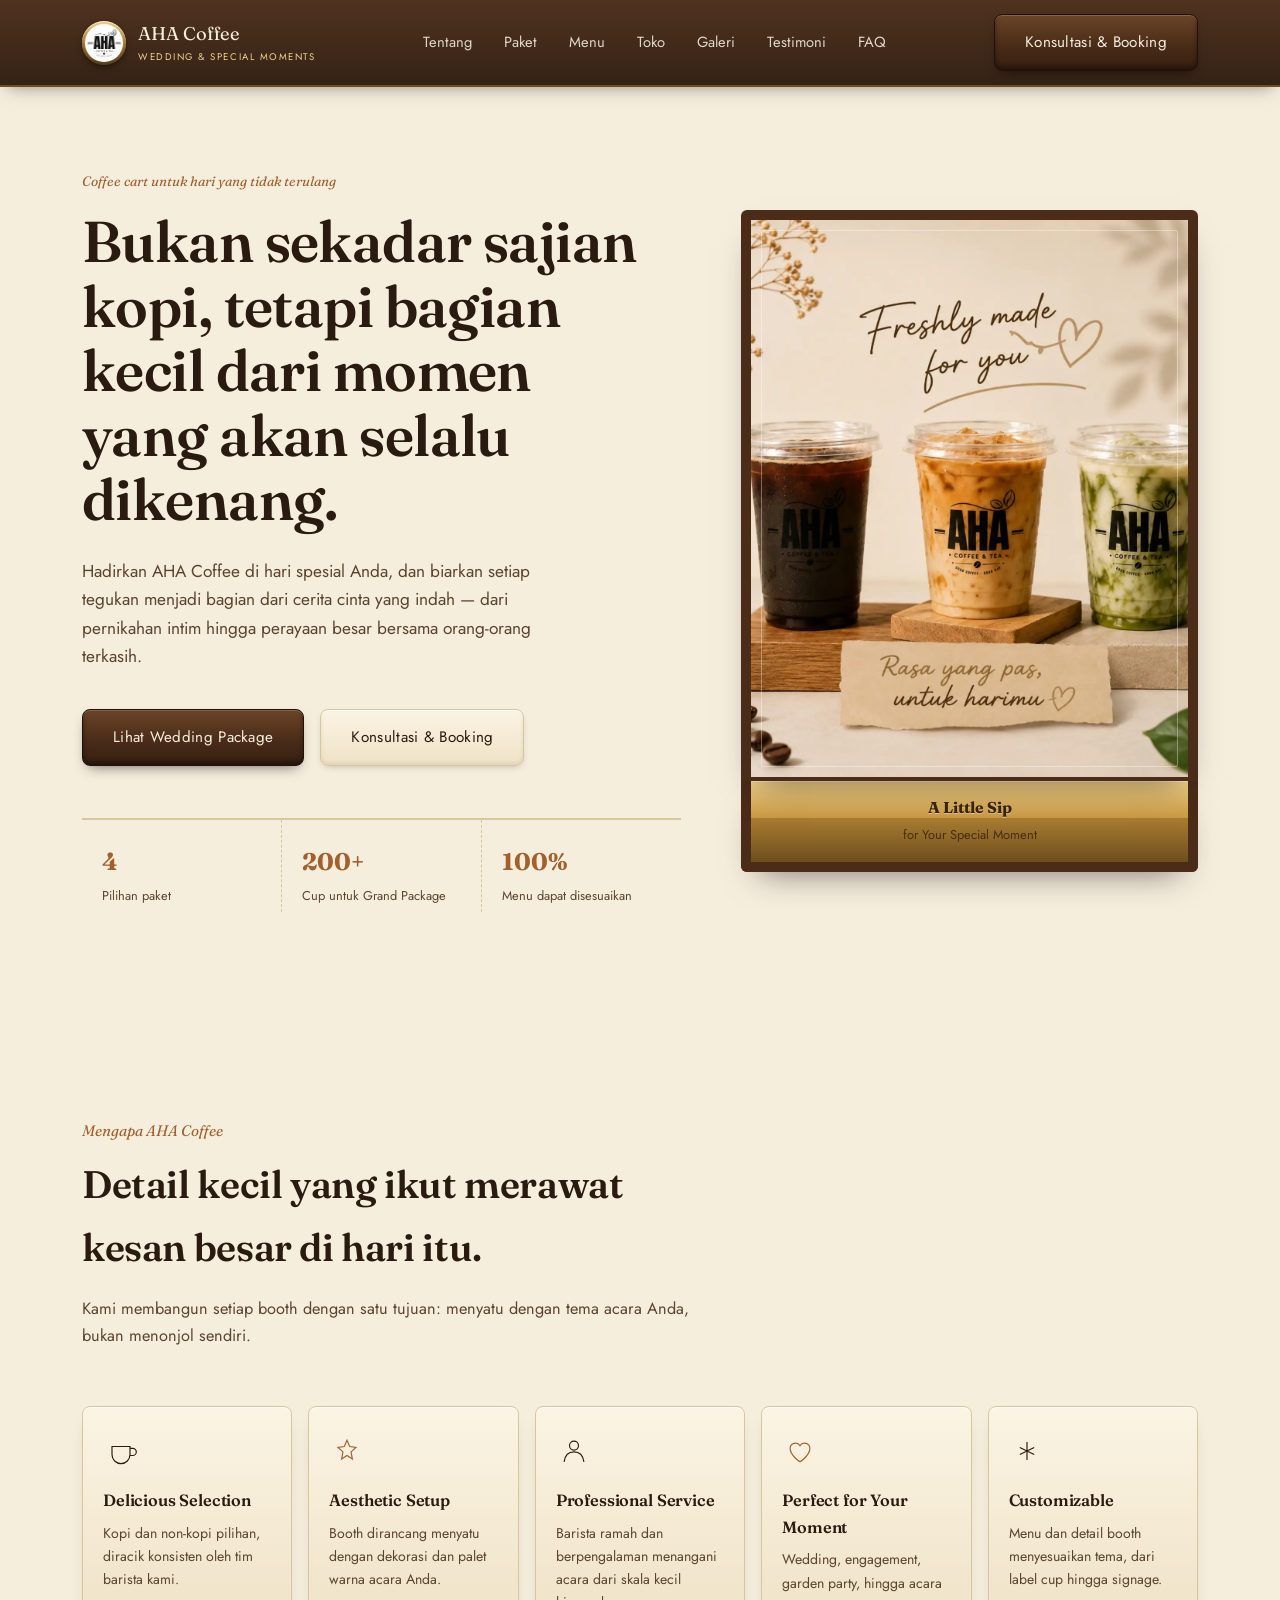
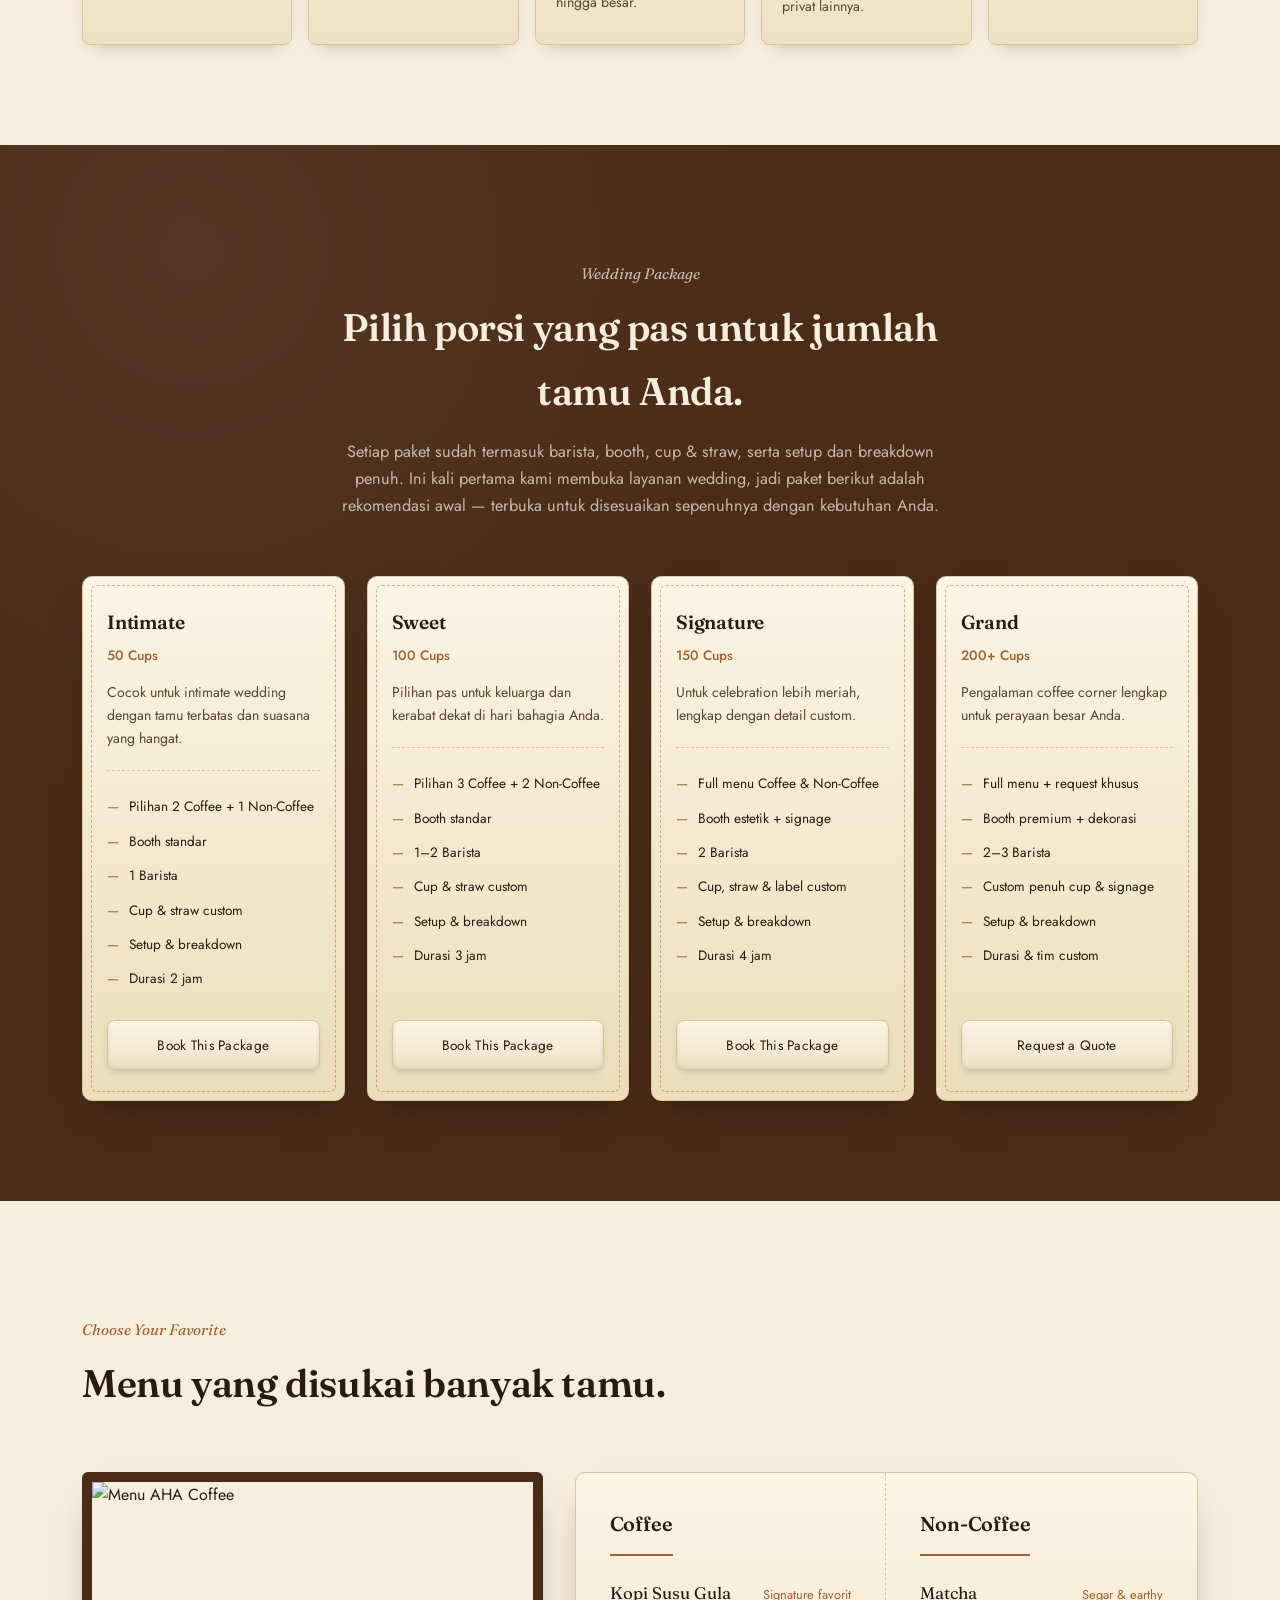
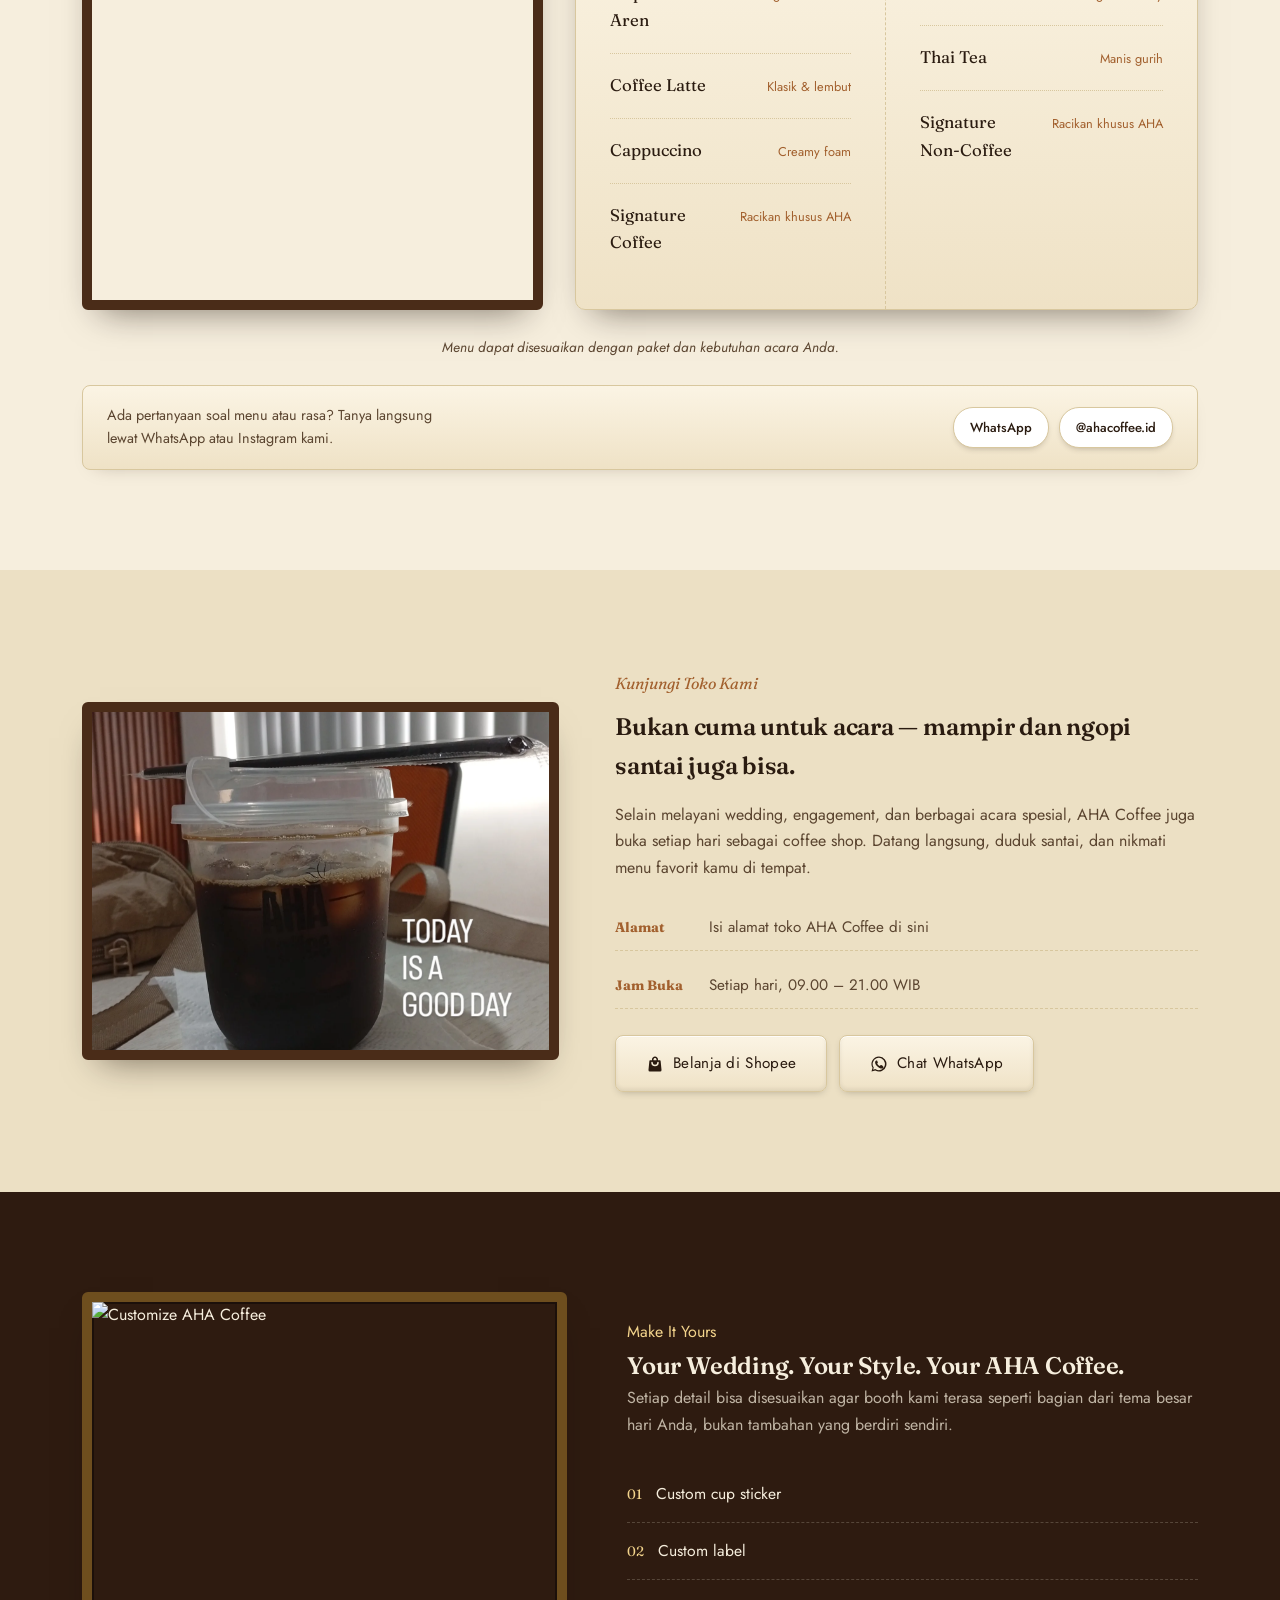
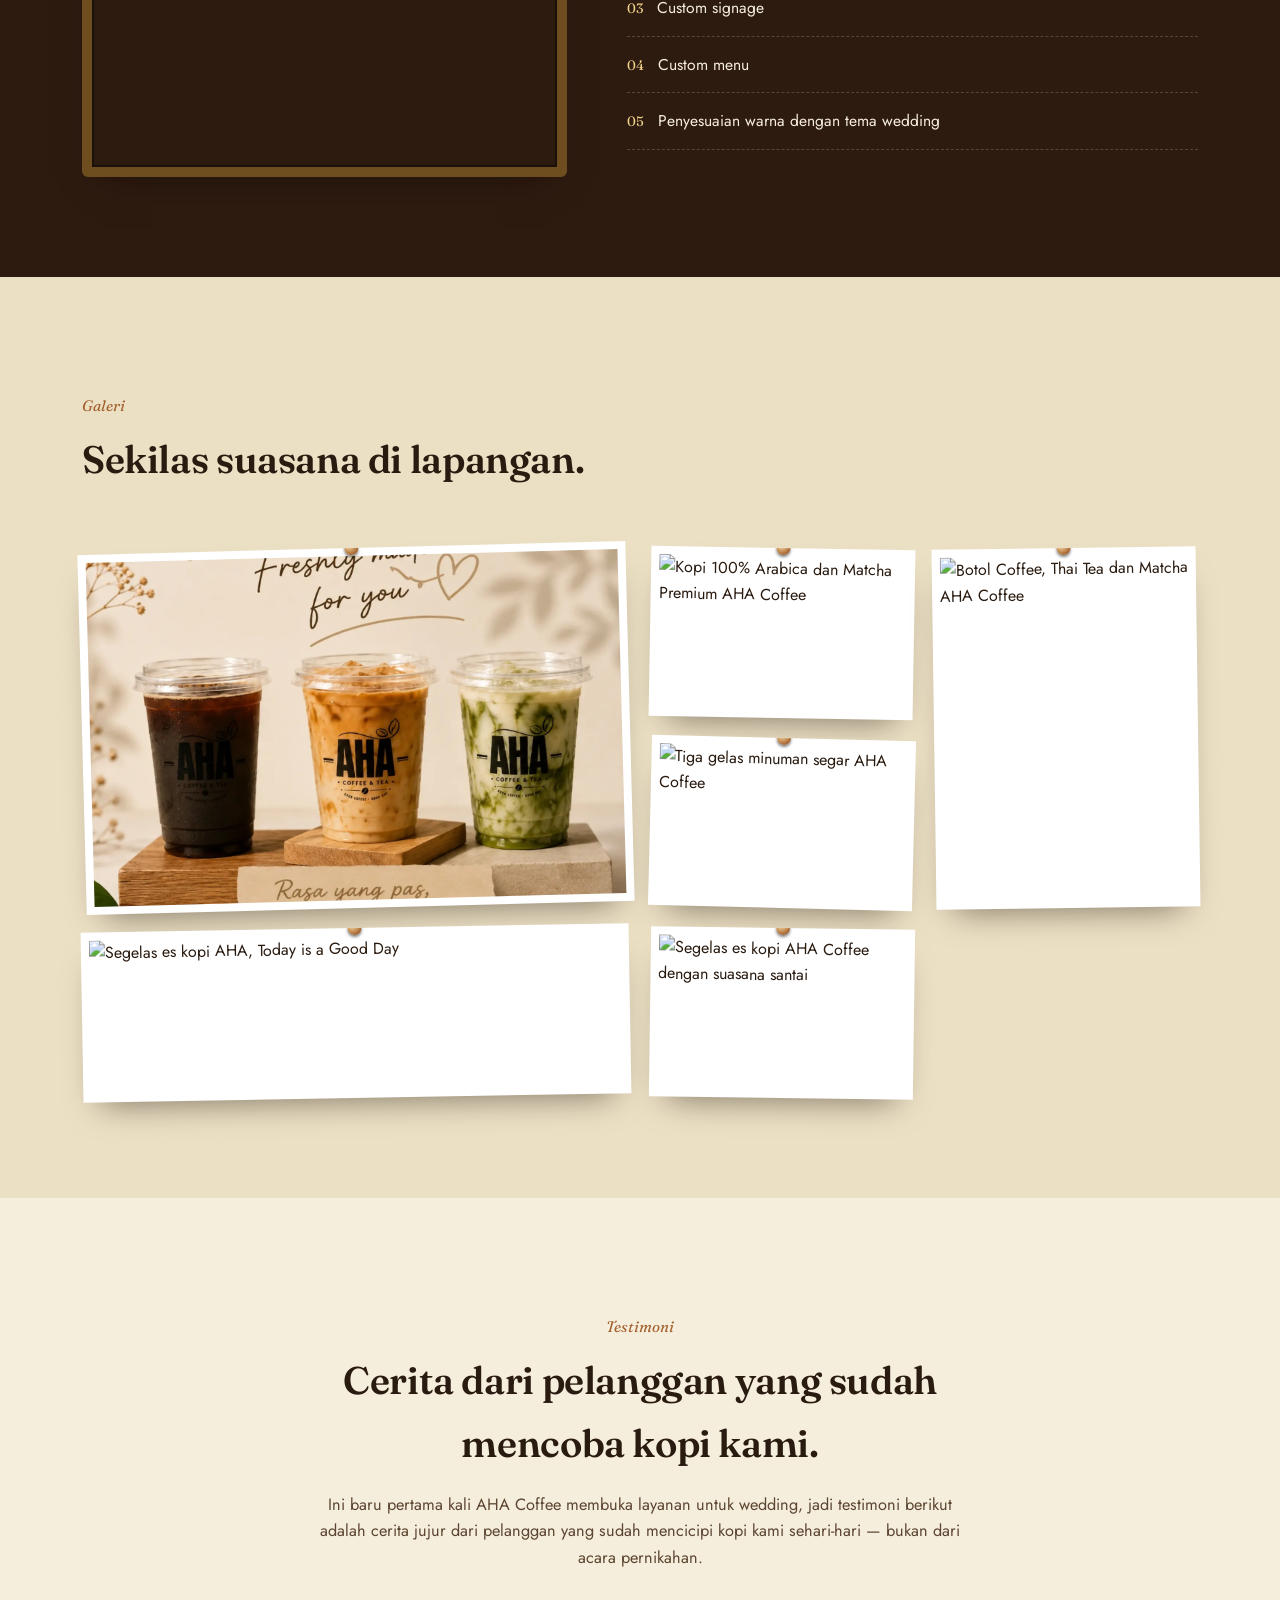
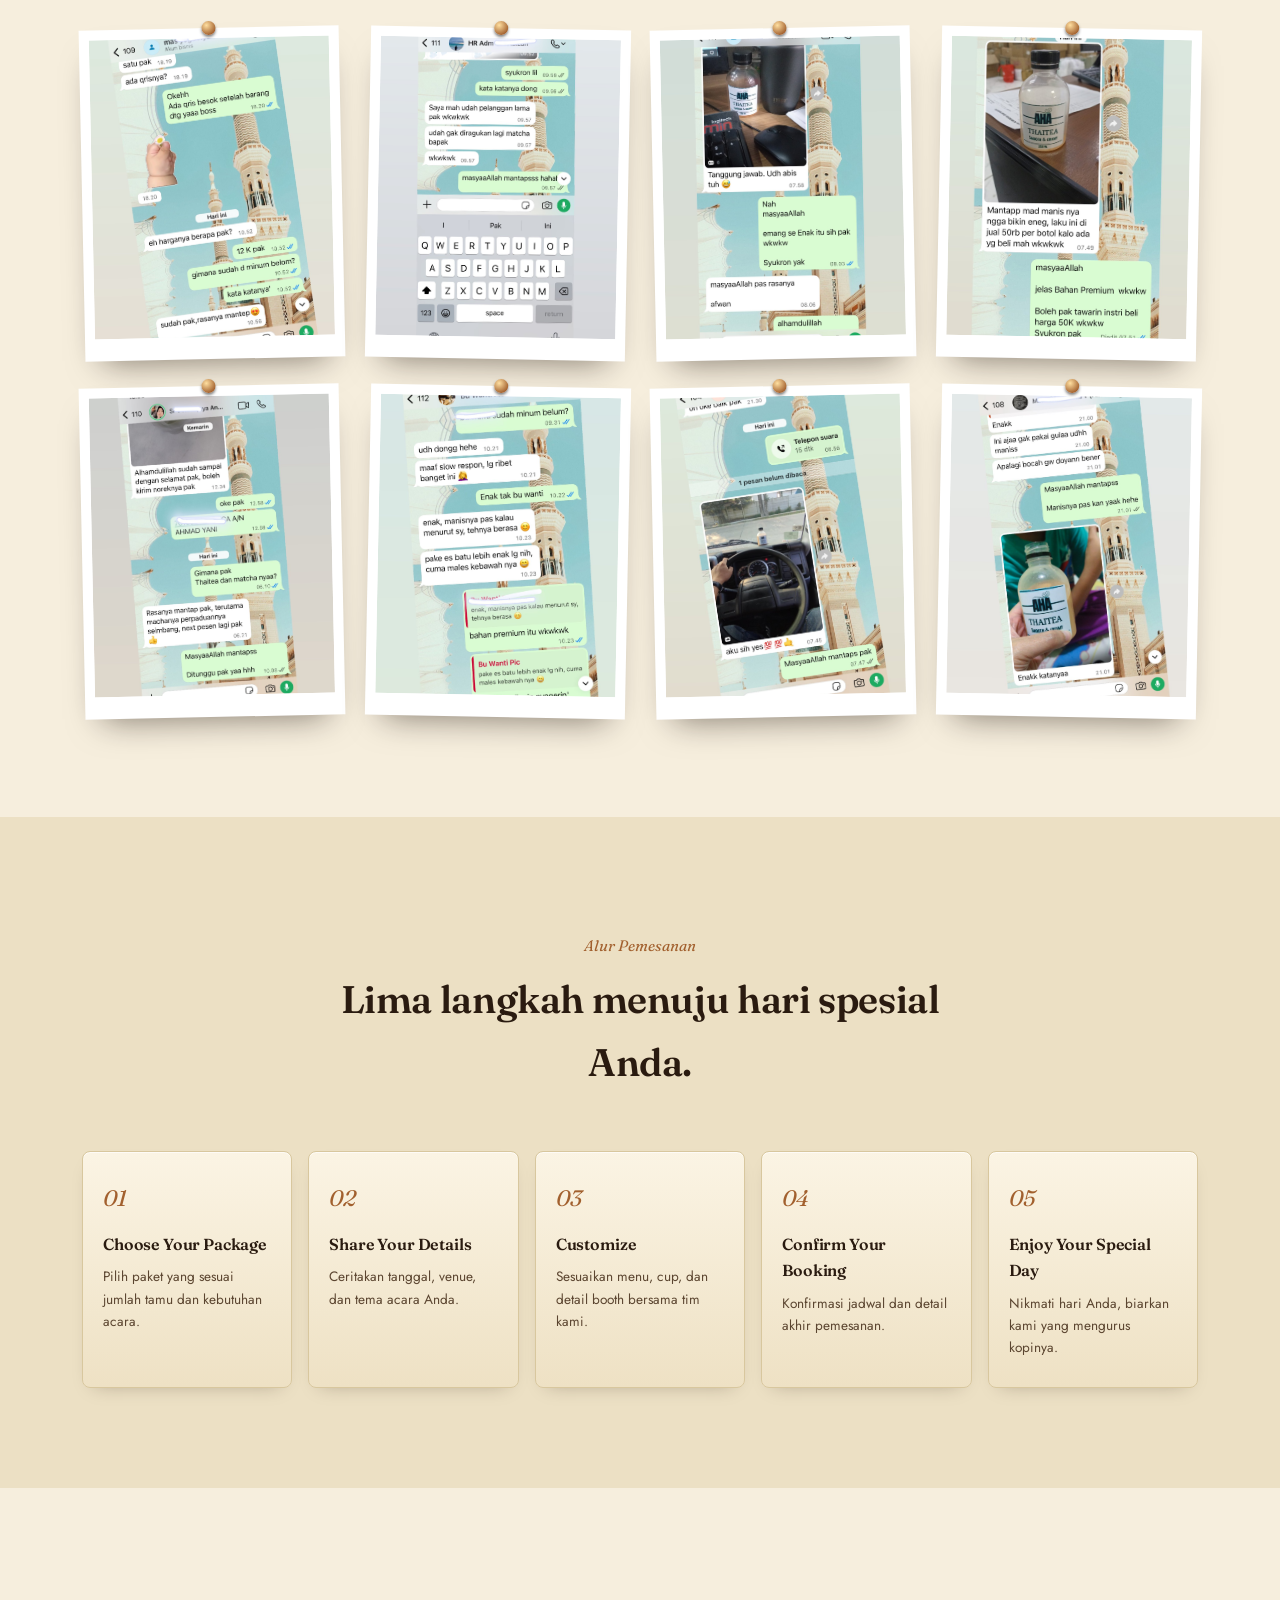
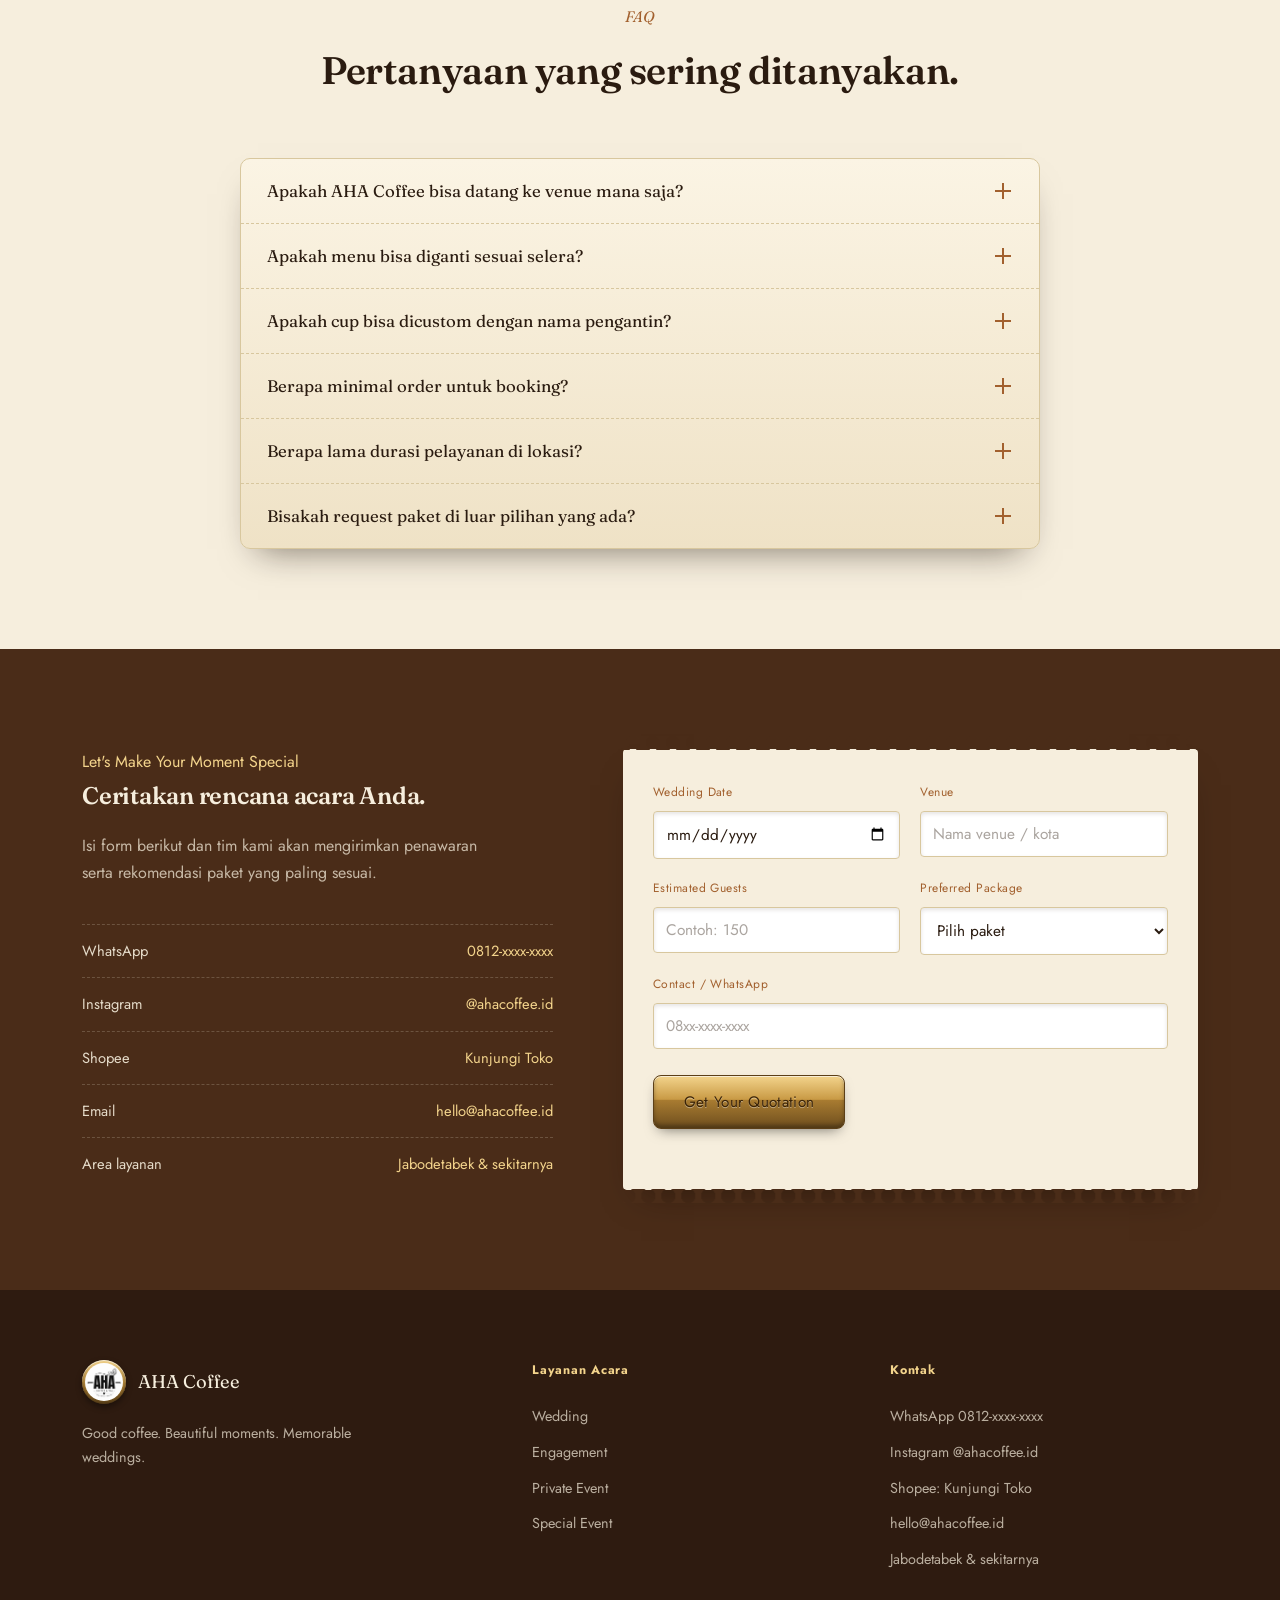
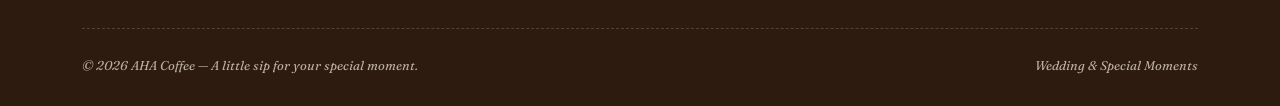
==== commit 11488acc: "Add files via upload" ====
--- a/index.html
+++ b/index.html
@@ -417,8 +417,8 @@
   if (c.visitShop.mapUrl) {
     visitActionsHtml += `<a class="btn btn-primary" href="${c.visitShop.mapUrl}" target="_blank">${c.visitShop.ctaMap || 'Lihat Lokasi di Maps'}</a>`;
   }
-  visitActionsHtml += `<a class="btn btn-outline" href="${c.booking.shopeeUrl}" target="_blank">Belanja di Shopee</a>`;
-  visitActionsHtml += `<a class="btn btn-outline" href="${c.booking.whatsappLink}" target="_blank">Chat WhatsApp</a>`;
+  visitActionsHtml += `<a class="btn btn-outline btn-icon" href="${c.booking.shopeeUrl}" target="_blank"><svg viewBox="0 0 24 24" width="18" height="18" fill="currentColor"><path d="M12 2c-2.2 0-4 1.8-4 4v1H5.5a1 1 0 0 0-1 .9L3.3 20a2 2 0 0 0 2 2.1h13.4a2 2 0 0 0 2-2.1L19.5 7.9a1 1 0 0 0-1-.9H16V6c0-2.2-1.8-4-4-4Zm0 2c1.1 0 2 .9 2 2v1h-4V6c0-1.1.9-2 2-2Zm-4 5a1 1 0 0 1 1 1 3 3 0 0 0 6 0 1 1 0 1 1 2 0 5 5 0 0 1-10 0 1 1 0 0 1 1-1Z"/></svg>Belanja di Shopee</a>`;
+  visitActionsHtml += `<a class="btn btn-outline btn-icon" href="${c.booking.whatsappLink}" target="_blank"><svg viewBox="0 0 24 24" width="18" height="18" fill="currentColor"><path d="M12 2a10 10 0 0 0-8.6 15.1L2 22l5-1.3A10 10 0 1 0 12 2Zm0 18.2c-1.6 0-3.1-.4-4.5-1.2l-.3-.2-3 .8.8-2.9-.2-.3A8.2 8.2 0 1 1 12 20.2Zm4.5-6.1c-.2-.1-1.5-.7-1.7-.8-.2-.1-.4-.1-.6.1-.2.2-.7.8-.8 1-.2.2-.3.2-.5.1-.2-.1-1-.4-1.9-1.2-.7-.6-1.2-1.4-1.3-1.6-.1-.2 0-.4.1-.5.1-.1.2-.3.4-.4.1-.2.2-.3.2-.5.1-.2 0-.4 0-.5s-.6-1.5-.8-2c-.2-.5-.4-.4-.6-.4h-.5c-.2 0-.5.1-.7.3-.2.2-1 1-1 2.4s1 2.8 1.1 3c.1.2 2 3 4.7 4.3.7.3 1.2.5 1.6.6.7.2 1.3.2 1.8.1.6-.1 1.5-.6 1.7-1.2.2-.6.2-1.1.1-1.2-.1-.1-.2-.2-.4-.3Z"/></svg>Chat WhatsApp</a>`;
   document.getElementById('visitActions').innerHTML = visitActionsHtml;
 
   // footer
@@ -434,6 +434,27 @@
 
 })();
 </script>
+<script>
+// Tombol hamburger untuk buka/tutup menu navigasi di HP/layar sempit.
+(function(){
+  const navbar = document.querySelector('.navbar');
+  const toggle = document.querySelector('.menu-toggle');
+  if (!navbar || !toggle) return;
+
+  toggle.addEventListener('click', function(){
+    navbar.classList.toggle('nav-open');
+    toggle.classList.toggle('active');
+  });
+
+  // Tutup menu otomatis begitu salah satu link diklik.
+  navbar.querySelectorAll('nav a').forEach(function(link){
+    link.addEventListener('click', function(){
+      navbar.classList.remove('nav-open');
+      toggle.classList.remove('active');
+    });
+  });
+})();
+</script>
 
 </body>
 </html>
--- a/style.css
+++ b/style.css
@@ -122,6 +122,7 @@
 .btn-primary:hover{ box-shadow: inset 0 1px 0 rgba(255,255,255,0.22), inset 0 -3px 5px rgba(0,0,0,0.4), 0 8px 18px -6px rgba(0,0,0,0.65); }
 .btn-primary:active{ transform:translateY(2px); box-shadow:var(--shadow-press); }
 
+.btn-icon{ display:inline-flex; align-items:center; gap:9px; }
 .btn-outline{
   background:linear-gradient(180deg, #FBF4E4, #EFE2C6);
   color:var(--ink);
@@ -164,12 +165,27 @@
 nav a{ position:relative; padding-bottom:4px; color:rgba(246,238,221,0.88); }
 nav a::after{ content:''; position:absolute; left:0; bottom:0; width:0; height:1px; background:var(--brass-hi); transition:width 0.25s ease; }
 nav a:hover::after{ width:100%; }
-.menu-toggle{ display:none; flex-direction:column; gap:5px; background:none; border:none; }
-.menu-toggle span{ width:24px; height:2px; background:var(--paper); }
+.menu-toggle{ display:none; flex-direction:column; gap:5px; background:none; border:none; padding:8px; z-index:20; }
+.menu-toggle span{ width:24px; height:2px; background:var(--paper); transition:transform 0.2s ease, opacity 0.2s ease; }
 @media (max-width:880px){
-  nav ul{ display:none; }
+  .navbar{ position:relative; }
+  nav ul{
+    display:none;
+    position:absolute; left:0; right:0; top:100%;
+    flex-direction:column; gap:0;
+    background:var(--leather);
+    padding:6px 24px 14px;
+    box-shadow:0 18px 30px rgba(0,0,0,0.35);
+  }
+  .navbar.nav-open nav ul{ display:flex; }
+  nav ul li{ border-bottom:1px solid rgba(255,255,255,0.1); }
+  nav ul li:last-child{ border-bottom:none; }
+  nav a{ display:block; padding:14px 0; }
   .navbar .btn{ display:none; }
   .menu-toggle{ display:flex; }
+  .menu-toggle.active span:nth-child(1){ transform:translateY(7px) rotate(45deg); }
+  .menu-toggle.active span:nth-child(2){ opacity:0; }
+  .menu-toggle.active span:nth-child(3){ transform:translateY(-7px) rotate(-45deg); }
 }
 
 /* ---------- hero ---------- */
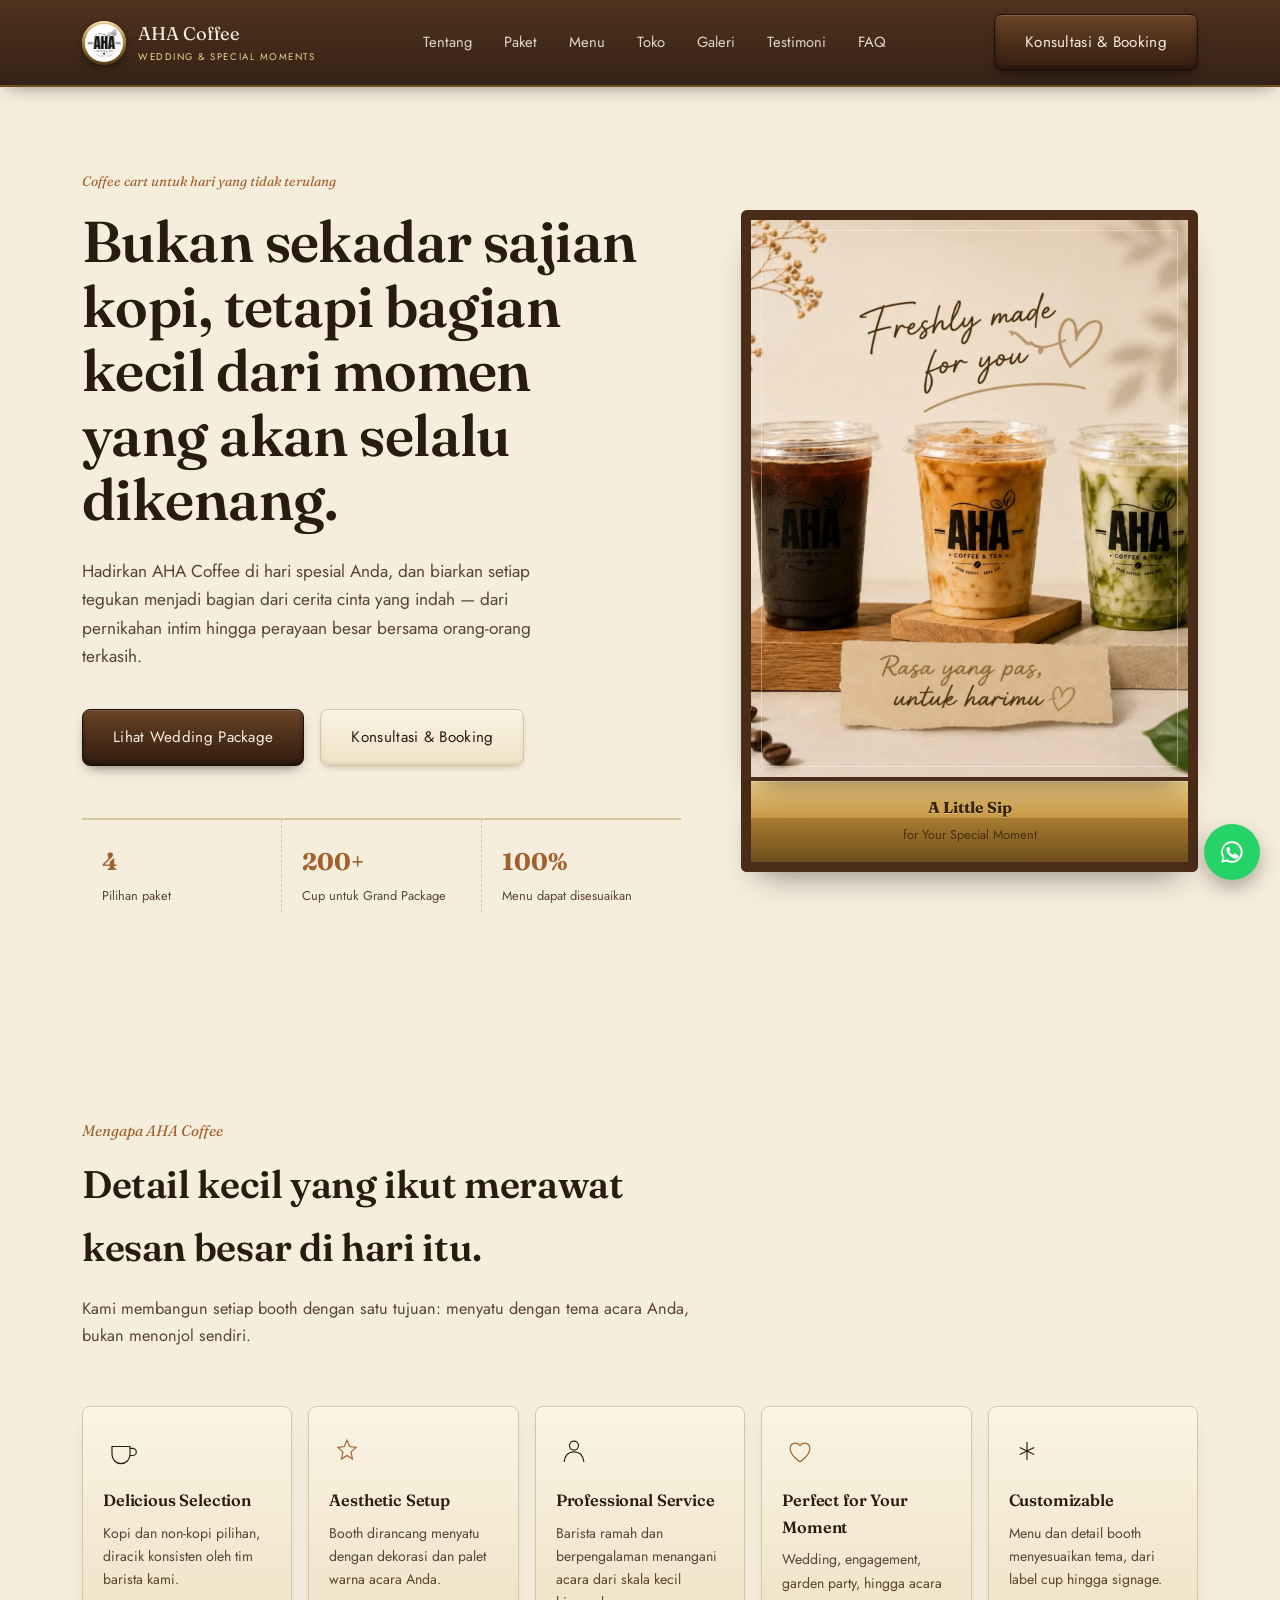
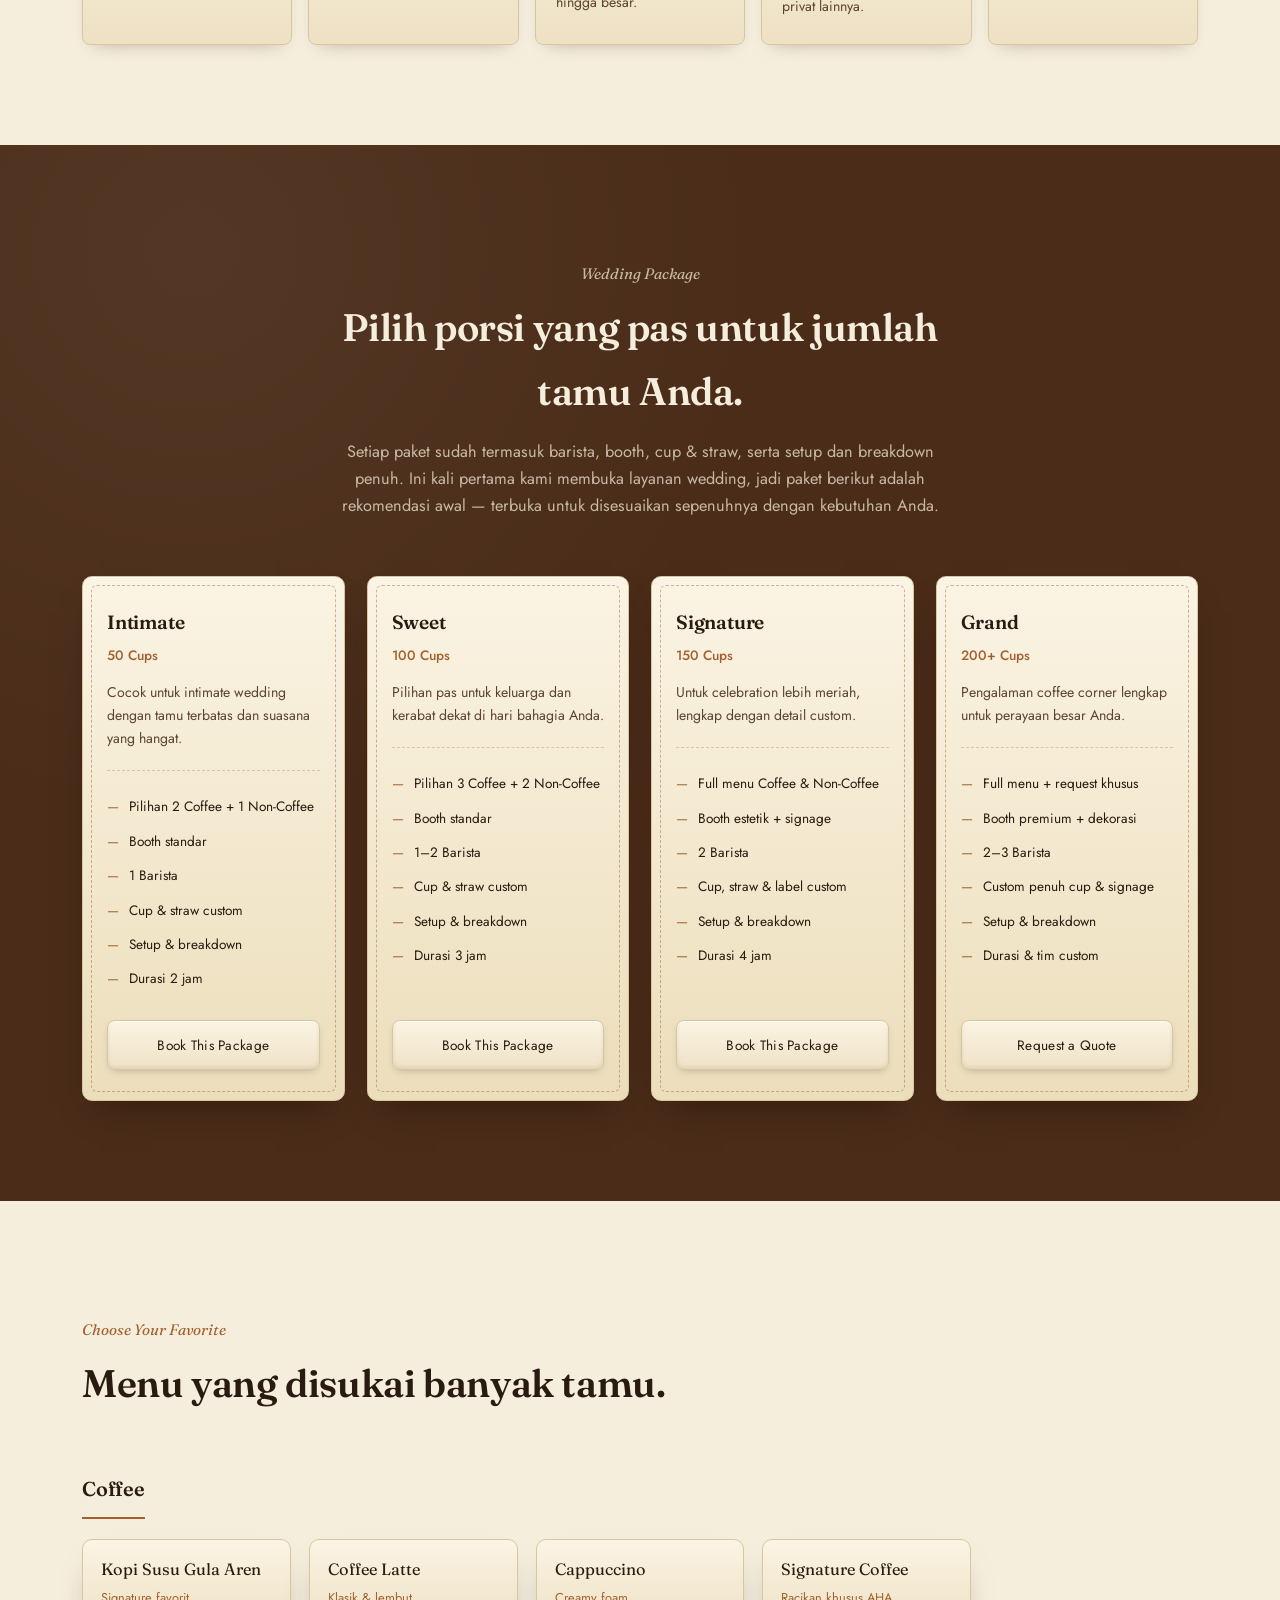
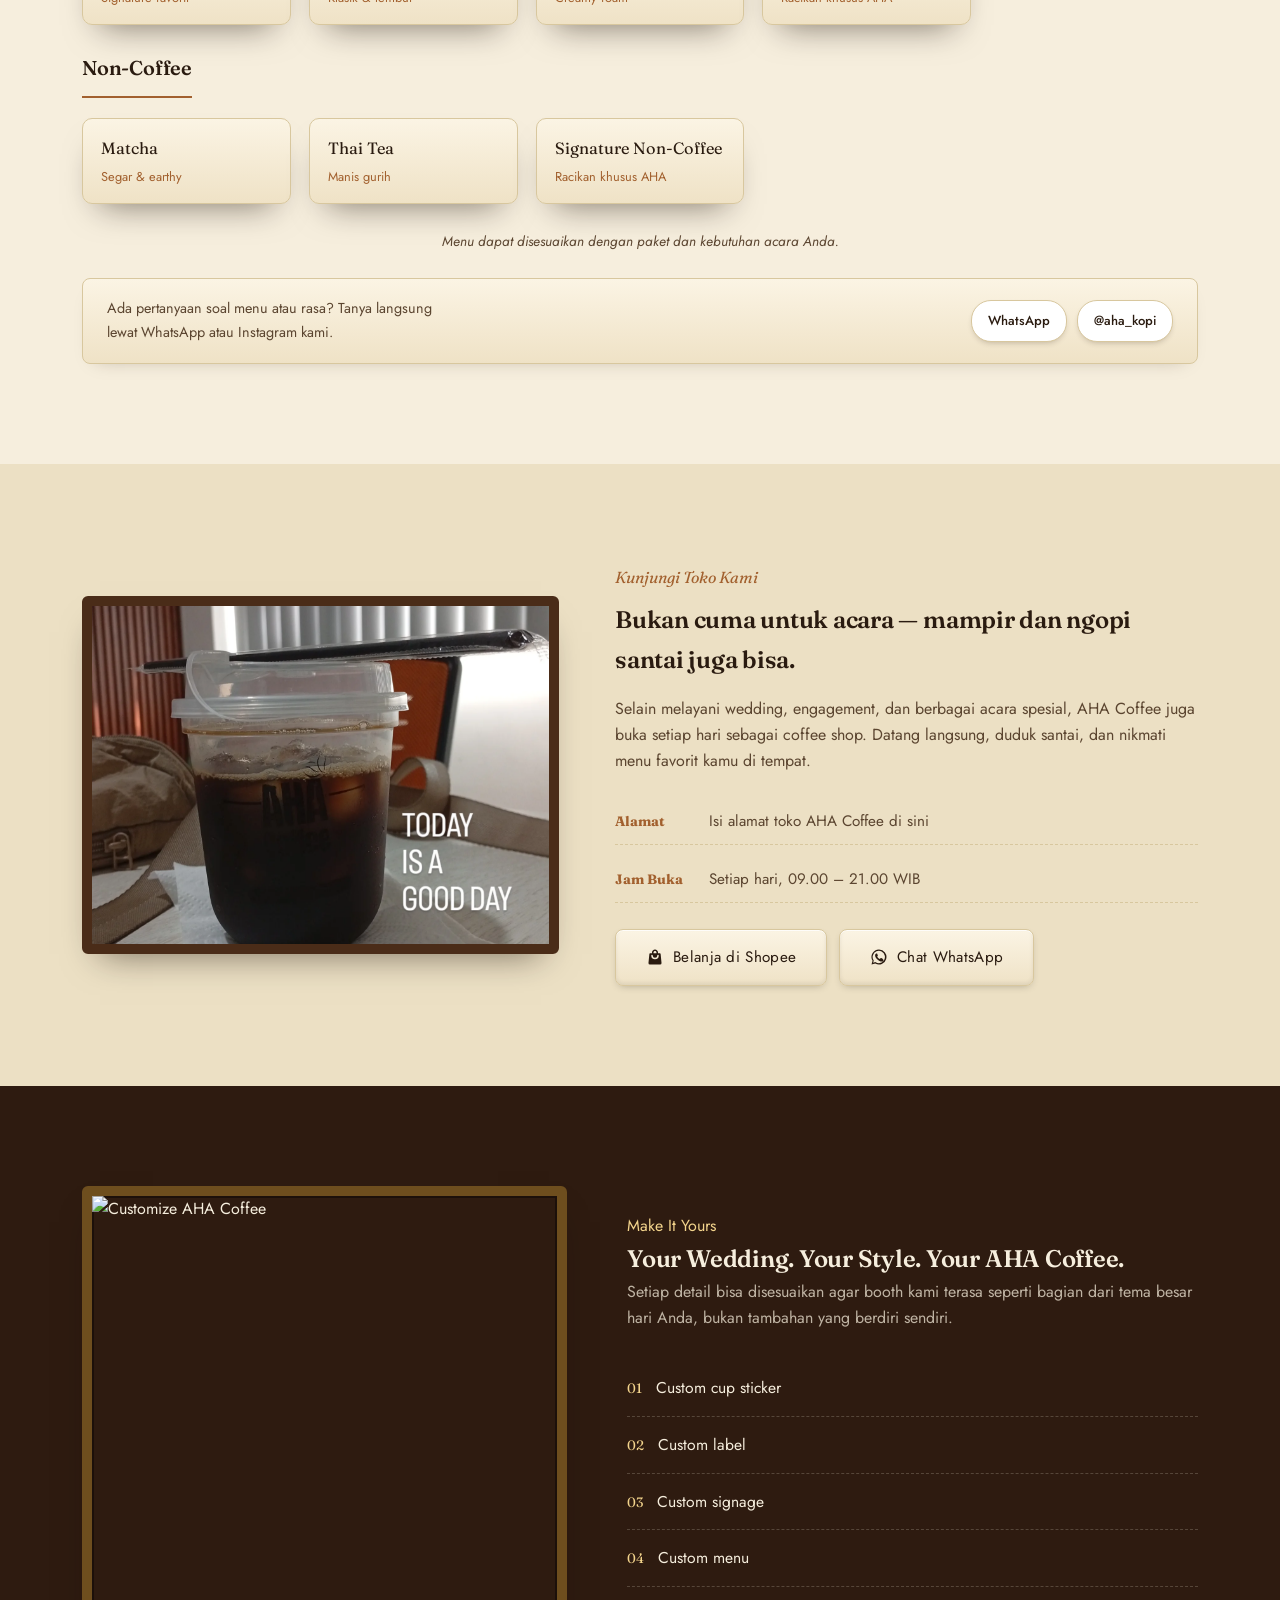
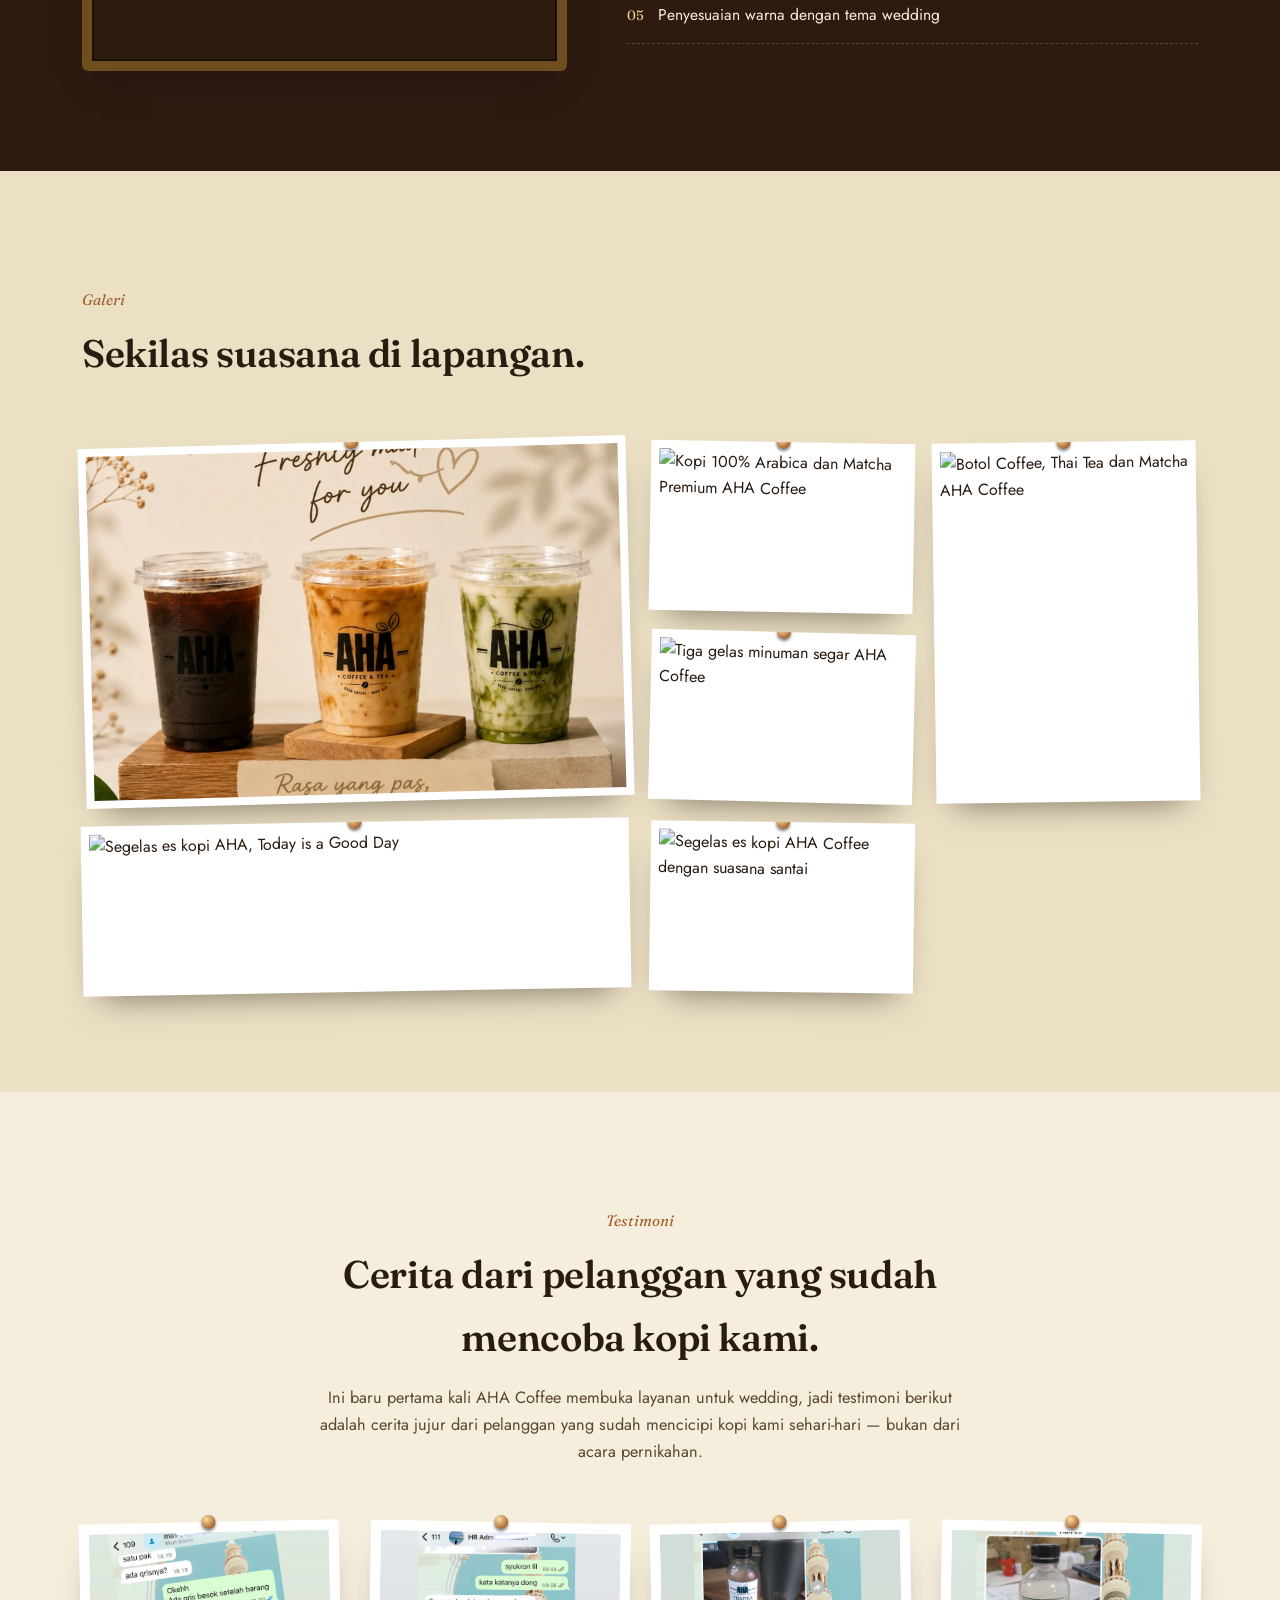
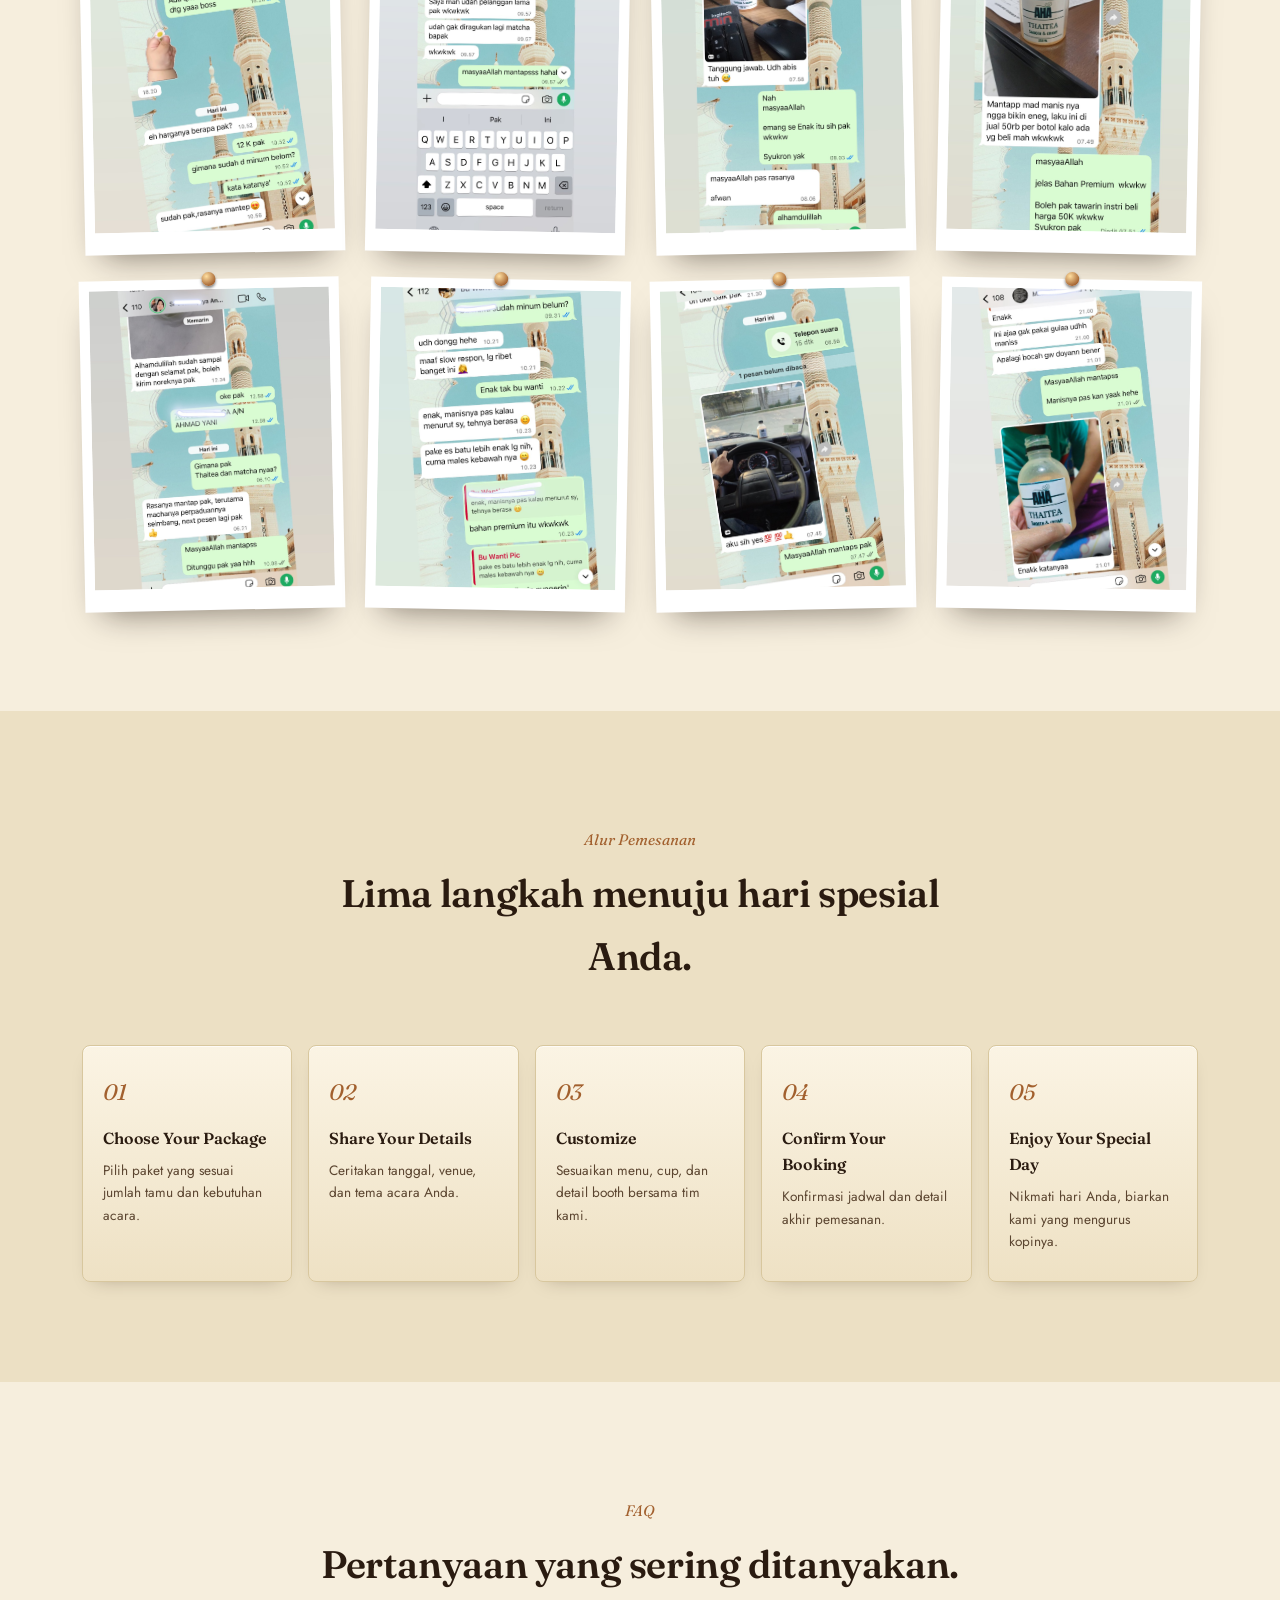
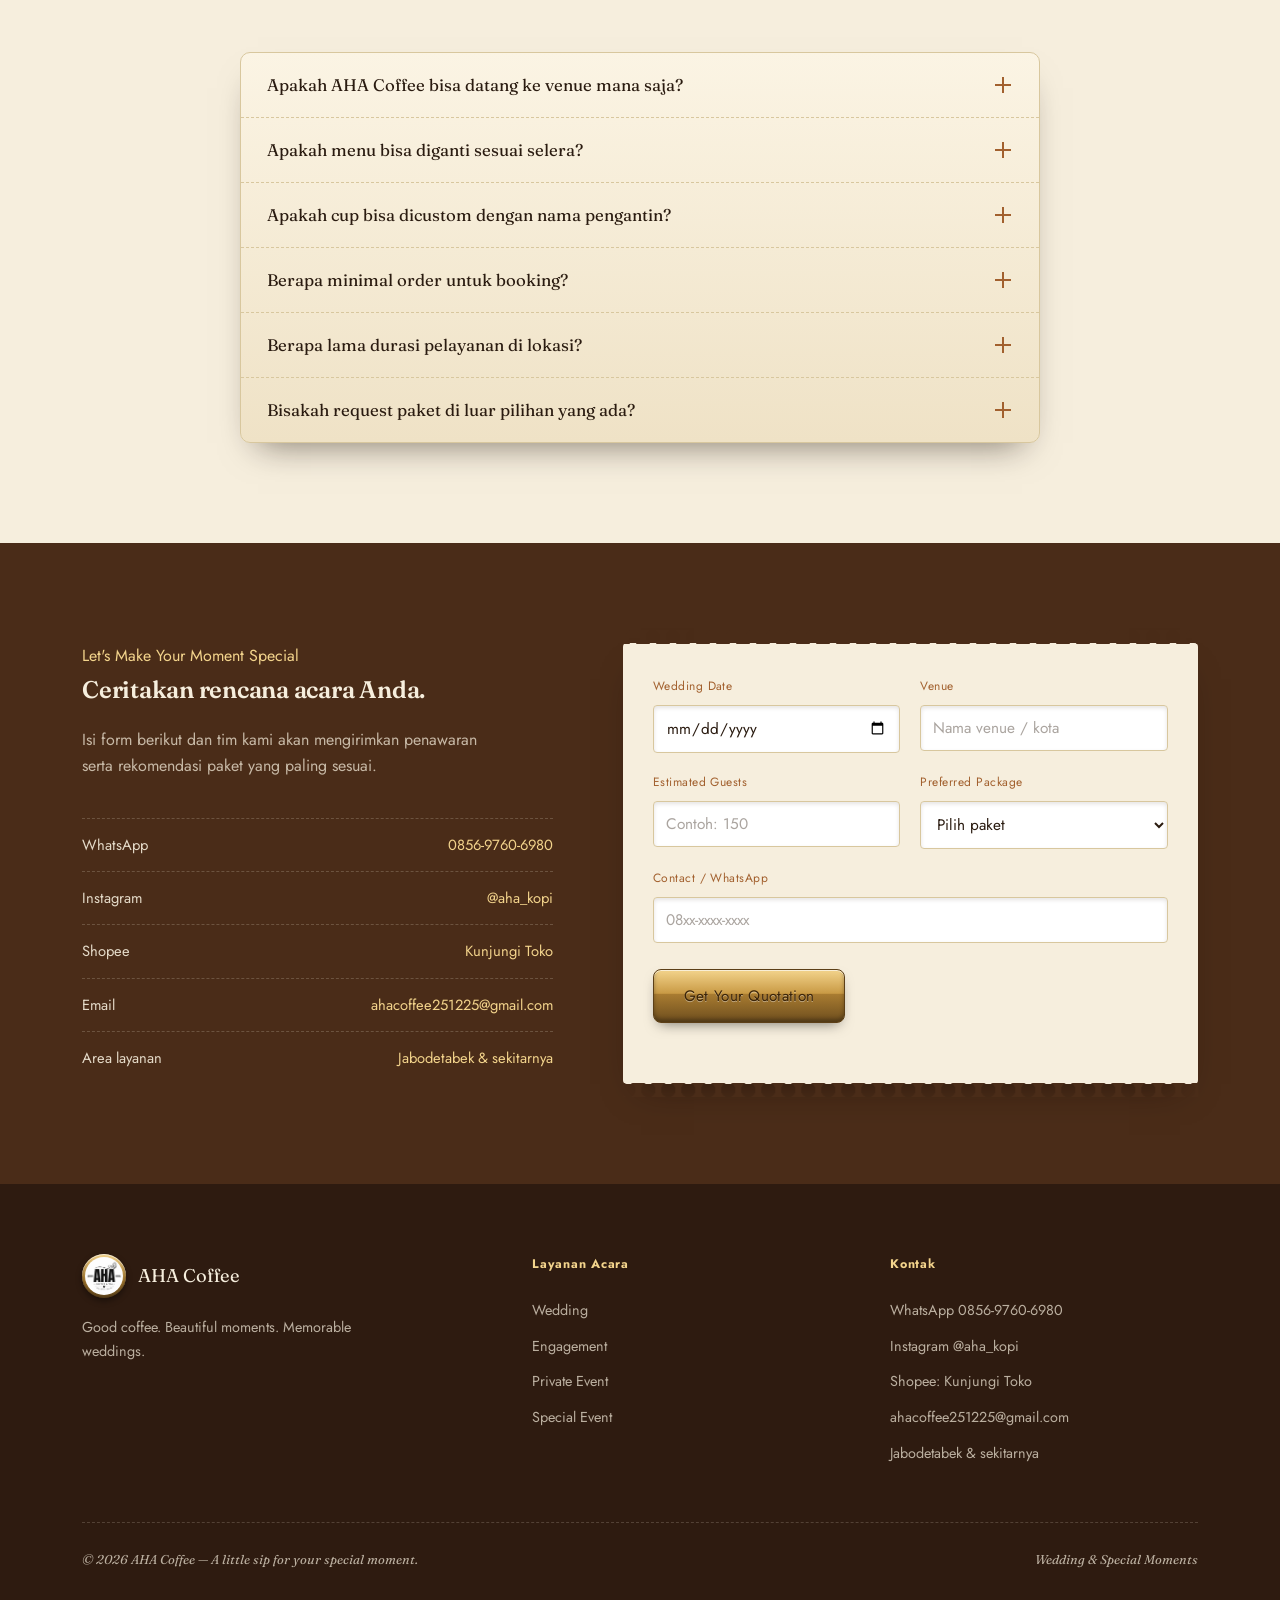
==== commit 57dca66b: "Add files via upload" ====
--- a/index.html
+++ b/index.html
@@ -90,18 +90,13 @@
         <p class="kicker" id="menuKicker"></p>
         <h2 id="menuTitle"></h2>
       </div>
-      <div class="menu-layout">
-        <div class="menu-photo"><img id="menuImage" src="" alt="Menu AHA Coffee"></div>
-        <div class="menu-cols">
-          <div class="menu-col">
-            <h3>Coffee</h3>
-            <div id="menuCoffee"></div>
-          </div>
-          <div class="menu-col">
-            <h3>Non-Coffee</h3>
-            <div id="menuNonCoffee"></div>
-          </div>
-        </div>
+      <div class="menu-category">
+        <h3>Coffee</h3>
+        <div class="menu-cards" id="menuCoffee"></div>
+      </div>
+      <div class="menu-category">
+        <h3>Non-Coffee</h3>
+        <div class="menu-cards" id="menuNonCoffee"></div>
       </div>
       <p class="menu-note" id="menuNote"></p>
       <div class="menu-contact">
@@ -123,6 +118,9 @@
           <div class="row"><strong>Jam Buka</strong><span id="visitHours"></span></div>
         </div>
         <div class="visit-actions" id="visitActions"></div>
+        <div class="visit-map" id="visitMapWrap" style="display:none;">
+          <iframe id="visitMapEmbed" src="" loading="lazy" referrerpolicy="no-referrer-when-downgrade" allowfullscreen></iframe>
+        </div>
       </div>
     </div>
   </section>
@@ -191,25 +189,27 @@
         <ul class="booking-contact" id="bookingContact"></ul>
       </div>
       <div class="receipt">
-        <form onsubmit="event.preventDefault(); alert('Terima kasih! Tim AHA Coffee akan segera menghubungi Anda.');">
+        <form name="booking" method="POST" data-netlify="true" netlify-honeypot="bot-field" onsubmit="handleBookingSubmit(event)">
+          <input type="hidden" name="form-name" value="booking">
+          <p style="position:absolute; left:-9999px;"><label>Jangan diisi: <input name="bot-field"></label></p>
           <div class="form-row">
             <div>
               <label for="wdate">Wedding Date</label>
-              <input id="wdate" type="date" required>
+              <input id="wdate" name="wedding_date" type="date" required>
             </div>
             <div>
               <label for="venue">Venue</label>
-              <input id="venue" type="text" placeholder="Nama venue / kota" required>
+              <input id="venue" name="venue" type="text" placeholder="Nama venue / kota" required>
             </div>
           </div>
           <div class="form-row">
             <div>
               <label for="guests">Estimated Guests</label>
-              <input id="guests" type="number" placeholder="Contoh: 150" required>
+              <input id="guests" name="guests" type="number" placeholder="Contoh: 150" required>
             </div>
             <div>
               <label for="package">Preferred Package</label>
-              <select id="package" required>
+              <select id="package" name="package" required>
                 <option value="">Pilih paket</option>
                 <option>Intimate (50 Cups)</option>
                 <option>Sweet (100 Cups)</option>
@@ -221,7 +221,7 @@
           </div>
           <div>
             <label for="contact">Contact / WhatsApp</label>
-            <input id="contact" type="text" placeholder="08xx-xxxx-xxxx" required>
+            <input id="contact" name="contact" type="text" placeholder="08xx-xxxx-xxxx" required>
           </div>
           <button class="btn btn-gold" type="submit">Get Your Quotation</button>
         </form>
@@ -327,12 +327,13 @@
   text('menuKicker', c.menu.kicker);
   text('menuTitle', c.menu.title);
   text('menuNote', c.menu.note);
-  document.getElementById('menuCoffee').innerHTML = c.menu.coffee.map(m =>
-    `<div class="menu-line"><span class="name">${m.name}</span><span class="tag">${m.tag}</span></div>`
-  ).join('');
-  document.getElementById('menuNonCoffee').innerHTML = c.menu.nonCoffee.map(m =>
-    `<div class="menu-line"><span class="name">${m.name}</span><span class="tag">${m.tag}</span></div>`
-  ).join('');
+  function menuCardHtml(m){
+    const priceHtml = (c.menu.showPrices !== false && m.price) ? `<span class="menu-card-price">${m.price}</span>` : '';
+    const photoHtml = m.image ? `<div class="menu-card-photo"><img src="${m.image}" alt="${m.name}" loading="lazy"></div>` : '';
+    return `<div class="menu-card">${photoHtml}<div class="menu-card-body"><span class="name">${m.name}</span><span class="tag">${m.tag || ''}</span>${priceHtml}</div></div>`;
+  }
+  document.getElementById('menuCoffee').innerHTML = c.menu.coffee.filter(m => m.active !== false).map(menuCardHtml).join('');
+  document.getElementById('menuNonCoffee').innerHTML = c.menu.nonCoffee.filter(m => m.active !== false).map(menuCardHtml).join('');
 
   // customize
   text('customizeKicker', c.customize.kicker);
@@ -420,6 +421,14 @@
   visitActionsHtml += `<a class="btn btn-outline btn-icon" href="${c.booking.shopeeUrl}" target="_blank"><svg viewBox="0 0 24 24" width="18" height="18" fill="currentColor"><path d="M12 2c-2.2 0-4 1.8-4 4v1H5.5a1 1 0 0 0-1 .9L3.3 20a2 2 0 0 0 2 2.1h13.4a2 2 0 0 0 2-2.1L19.5 7.9a1 1 0 0 0-1-.9H16V6c0-2.2-1.8-4-4-4Zm0 2c1.1 0 2 .9 2 2v1h-4V6c0-1.1.9-2 2-2Zm-4 5a1 1 0 0 1 1 1 3 3 0 0 0 6 0 1 1 0 1 1 2 0 5 5 0 0 1-10 0 1 1 0 0 1 1-1Z"/></svg>Belanja di Shopee</a>`;
   visitActionsHtml += `<a class="btn btn-outline btn-icon" href="${c.booking.whatsappLink}" target="_blank"><svg viewBox="0 0 24 24" width="18" height="18" fill="currentColor"><path d="M12 2a10 10 0 0 0-8.6 15.1L2 22l5-1.3A10 10 0 1 0 12 2Zm0 18.2c-1.6 0-3.1-.4-4.5-1.2l-.3-.2-3 .8.8-2.9-.2-.3A8.2 8.2 0 1 1 12 20.2Zm4.5-6.1c-.2-.1-1.5-.7-1.7-.8-.2-.1-.4-.1-.6.1-.2.2-.7.8-.8 1-.2.2-.3.2-.5.1-.2-.1-1-.4-1.9-1.2-.7-.6-1.2-1.4-1.3-1.6-.1-.2 0-.4.1-.5.1-.1.2-.3.4-.4.1-.2.2-.3.2-.5.1-.2 0-.4 0-.5s-.6-1.5-.8-2c-.2-.5-.4-.4-.6-.4h-.5c-.2 0-.5.1-.7.3-.2.2-1 1-1 2.4s1 2.8 1.1 3c.1.2 2 3 4.7 4.3.7.3 1.2.5 1.6.6.7.2 1.3.2 1.8.1.6-.1 1.5-.6 1.7-1.2.2-.6.2-1.1.1-1.2-.1-.1-.2-.2-.4-.3Z"/></svg>Chat WhatsApp</a>`;
   document.getElementById('visitActions').innerHTML = visitActionsHtml;
+  const mapWrap = document.getElementById('visitMapWrap');
+  const mapFrame = document.getElementById('visitMapEmbed');
+  if (c.visitShop.mapEmbedUrl) {
+    mapFrame.src = c.visitShop.mapEmbedUrl;
+    mapWrap.style.display = 'block';
+  } else {
+    mapWrap.style.display = 'none';
+  }
 
   // footer
   text('footerTagline', c.footer.tagline);
@@ -431,6 +440,7 @@
      <li>${c.booking.email}</li><li>${c.booking.area}</li>`;
   text('footerNote', c.footer.note);
   text('footerSubNote', c.footer.subNote);
+  document.getElementById('floatingWhatsapp').href = c.booking.whatsappLink;
 
 })();
 </script>
@@ -456,5 +466,28 @@
 })();
 </script>
 
+<script>
+// Kirim form "Get Your Quotation" ke Netlify Forms supaya datanya
+// kesimpen & bisa dilihat di dashboard Netlify -> menu Forms.
+function handleBookingSubmit(e){
+  e.preventDefault();
+  const form = e.target;
+  const data = new FormData(form);
+  fetch("/", {
+    method: "POST",
+    headers: { "Content-Type": "application/x-www-form-urlencoded" },
+    body: new URLSearchParams(data).toString()
+  }).then(function(){
+    alert('Terima kasih! Tim AHA Coffee akan segera menghubungi Anda.');
+    form.reset();
+  }).catch(function(){
+    alert('Terima kasih! Data kamu tercatat. Kalau dalam 1x24 jam belum dihubungi, boleh langsung chat WhatsApp kami ya.');
+  });
+}
+</script>
+<a href="" id="floatingWhatsapp" class="floating-wa" target="_blank" aria-label="Chat WhatsApp">
+  <svg viewBox="0 0 24 24" width="26" height="26" fill="currentColor"><path d="M12 2a10 10 0 0 0-8.6 15.1L2 22l5-1.3A10 10 0 1 0 12 2Zm0 18.2c-1.6 0-3.1-.4-4.5-1.2l-.3-.2-3 .8.8-2.9-.2-.3A8.2 8.2 0 1 1 12 20.2Zm4.5-6.1c-.2-.1-1.5-.7-1.7-.8-.2-.1-.4-.1-.6.1-.2.2-.7.8-.8 1-.2.2-.3.2-.5.1-.2-.1-1-.4-1.9-1.2-.7-.6-1.2-1.4-1.3-1.6-.1-.2 0-.4.1-.5.1-.1.2-.3.4-.4.1-.2.2-.3.2-.5.1-.2 0-.4 0-.5s-.6-1.5-.8-2c-.2-.5-.4-.4-.6-.4h-.5c-.2 0-.5.1-.7.3-.2.2-1 1-1 2.4s1 2.8 1.1 3c.1.2 2 3 4.7 4.3.7.3 1.2.5 1.6.6.7.2 1.3.2 1.8.1.6-.1 1.5-.6 1.7-1.2.2-.6.2-1.1.1-1.2-.1-.1-.2-.2-.4-.3Z"/></svg>
+</a>
+
 </body>
 </html>
--- a/style.css
+++ b/style.css
@@ -281,27 +281,37 @@
 .package-card .btn{ margin-top:24px; width:100%; justify-content:center; font-size:0.85rem; padding:13px 20px; }
 
 @media (max-width:980px){ .package-grid{ grid-template-columns:1fr 1fr; } }
-@media (max-width:620px){ .package-grid{ grid-template-columns:1fr; } }
+@media (max-width:620px){
+  .package-grid{
+    display:flex; grid-template-columns:none; gap:16px;
+    overflow-x:auto; scroll-snap-type:x mandatory;
+    padding:4px 4px 14px; -webkit-overflow-scrolling:touch;
+  }
+  .package-card{ flex:0 0 78vw; scroll-snap-align:center; }
+}
 
 /* ---------- menu (printed menu card) ---------- */
 .menu{ padding:100px 0; }
-.menu-layout{ display:grid; grid-template-columns:0.85fr 1.15fr; gap:32px; align-items:stretch; }
-.menu-photo{ border:10px solid var(--leather); border-radius:6px; overflow:hidden; box-shadow:var(--shadow-deep); min-height:280px; }
-.menu-photo img{ width:100%; height:100%; object-fit:cover; }
-@media (max-width:880px){
-  .menu-layout{ grid-template-columns:1fr; }
-  .menu-photo{ max-width:380px; margin:0 auto; aspect-ratio:4/3; min-height:0; }
-}
-.menu-cols{ display:grid; grid-template-columns:1fr 1fr; gap:0; background:linear-gradient(180deg,#FBF4E4,#EFE2C6); border:1px solid var(--paper-line); border-radius:var(--radius); box-shadow:var(--shadow-deep); overflow:hidden; }
-.menu-col{ padding:34px 34px; }
-.menu-col:first-child{ border-right:1px dashed var(--paper-line); }
-.menu-col h3{ font-size:1.25rem; padding-bottom:14px; border-bottom:2px solid var(--copper); margin-bottom:6px; display:inline-block; }
-.menu-line{ display:flex; justify-content:space-between; align-items:baseline; padding:18px 0; border-bottom:1px dotted var(--paper-line); gap:20px; }
-.menu-line:last-child{ border-bottom:none; }
-.menu-line .name{ font-family:'Fraunces', serif; font-size:1.05rem; }
-.menu-line .tag{ font-size:0.8rem; color:var(--copper); white-space:nowrap; }
+.menu-category{ margin-top:26px; }
+.menu-category:first-of-type{ margin-top:40px; }
+.menu-category h3{ font-size:1.25rem; padding-bottom:12px; border-bottom:2px solid var(--copper); margin-bottom:20px; display:inline-block; }
+.menu-cards{ display:grid; grid-template-columns:repeat(auto-fill, minmax(200px,1fr)); gap:18px; }
+.menu-card{
+  background:linear-gradient(180deg,#FBF4E4,#EFE2C6);
+  border:1px solid var(--paper-line);
+  border-radius:var(--radius);
+  overflow:hidden;
+  box-shadow:var(--shadow-deep);
+  display:flex; flex-direction:column;
+}
+.menu-card-photo{ aspect-ratio:4/3; overflow:hidden; background:var(--paper-line); }
+.menu-card-photo img{ width:100%; height:100%; object-fit:cover; }
+.menu-card-body{ padding:16px 18px; display:flex; flex-direction:column; gap:4px; }
+.menu-card-body .name{ font-family:'Fraunces', serif; font-size:1.02rem; }
+.menu-card-body .tag{ font-size:0.8rem; color:var(--copper); }
+.menu-card-price{ margin-top:8px; font-weight:600; font-size:0.92rem; }
 .menu-note{ margin-top:26px; font-size:0.86rem; color:var(--ink-soft); font-style:italic; text-align:center; }
-@media (max-width:720px){ .menu-cols{ grid-template-columns:1fr; } .menu-col:first-child{ border-right:none; border-bottom:1px dashed var(--paper-line); } }
+@media (max-width:720px){ .menu-cards{ grid-template-columns:repeat(2,1fr); } }
 
 /* kotak kontak kecil di bawah menu — ajak pengunjung tanya via WA/IG */
 .menu-contact{
@@ -343,6 +353,19 @@
 .visit-details .row{ display:flex; gap:14px; align-items:baseline; font-size:0.95rem; color:var(--ink-soft); padding:10px 0; border-bottom:1px dashed var(--paper-line); }
 .visit-details .row strong{ color:var(--copper); font-family:'Fraunces',serif; font-size:0.85rem; min-width:80px; flex-shrink:0; }
 .visit-actions{ margin-top:26px; display:flex; gap:12px; flex-wrap:wrap; }
+.visit-map{ margin-top:22px; border-radius:var(--radius); overflow:hidden; box-shadow:var(--shadow-deep); border:1px solid var(--paper-line); }
+.visit-map iframe{ width:100%; height:260px; border:0; display:block; }
+
+.floating-wa{
+  position:fixed; right:20px; bottom:20px; z-index:50;
+  width:56px; height:56px; border-radius:50%;
+  background:#25D366; color:#fff;
+  display:flex; align-items:center; justify-content:center;
+  box-shadow:0 8px 20px rgba(0,0,0,0.3);
+  transition:transform 0.15s ease;
+}
+.floating-wa:hover{ transform:scale(1.08); }
+@media (max-width:600px){ .floating-wa{ right:14px; bottom:14px; width:50px; height:50px; } }
 @media (max-width:880px){
   .visit-shop .wrap{ grid-template-columns:1fr; }
   .visit-photo{ max-width:380px; margin:0 auto; }
@@ -376,9 +399,16 @@
 .g4{ grid-row:span 2; }
 .g6{ grid-column:span 2; }
 @media (max-width:720px){
-  .gallery-grid{ grid-template-columns:repeat(2,1fr); grid-auto-rows:140px; }
-  .g1{ grid-column:span 2; grid-row:span 1; }
-  .g4{ grid-row:span 1; }
+  .gallery-grid{
+    display:flex; grid-template-columns:none; gap:14px;
+    overflow-x:auto; scroll-snap-type:x mandatory;
+    padding-bottom:8px; -webkit-overflow-scrolling:touch;
+  }
+  .gallery-grid .g{
+    flex:0 0 72vw; height:220px;
+    scroll-snap-align:center;
+  }
+  .g1, .g4, .g6{ grid-column:unset; grid-row:unset; }
 }
 
 /* ---------- testimonials (polaroids pinned) ---------- */
@@ -404,7 +434,15 @@
 .testi-card .frame{ aspect-ratio:4/5; overflow:hidden; }
 .testi-card .frame img{ width:100%; height:100%; object-fit:cover; }
 @media (max-width:980px){ .testi-grid{ grid-template-columns:repeat(2,1fr); } }
-@media (max-width:560px){ .testi-grid{ grid-template-columns:1fr; max-width:320px; margin:0 auto; } }
+@media (max-width:560px){
+  .testi-grid{
+    display:flex; grid-template-columns:none; gap:16px;
+    overflow-x:auto; scroll-snap-type:x mandatory;
+    padding:6px 4px 12px; max-width:100%; margin:0;
+    -webkit-overflow-scrolling:touch;
+  }
+  .testi-card{ flex:0 0 68vw; scroll-snap-align:center; }
+}
 
 /* ---------- steps ---------- */
 .steps{ padding:100px 0; background:var(--paper-deep); }
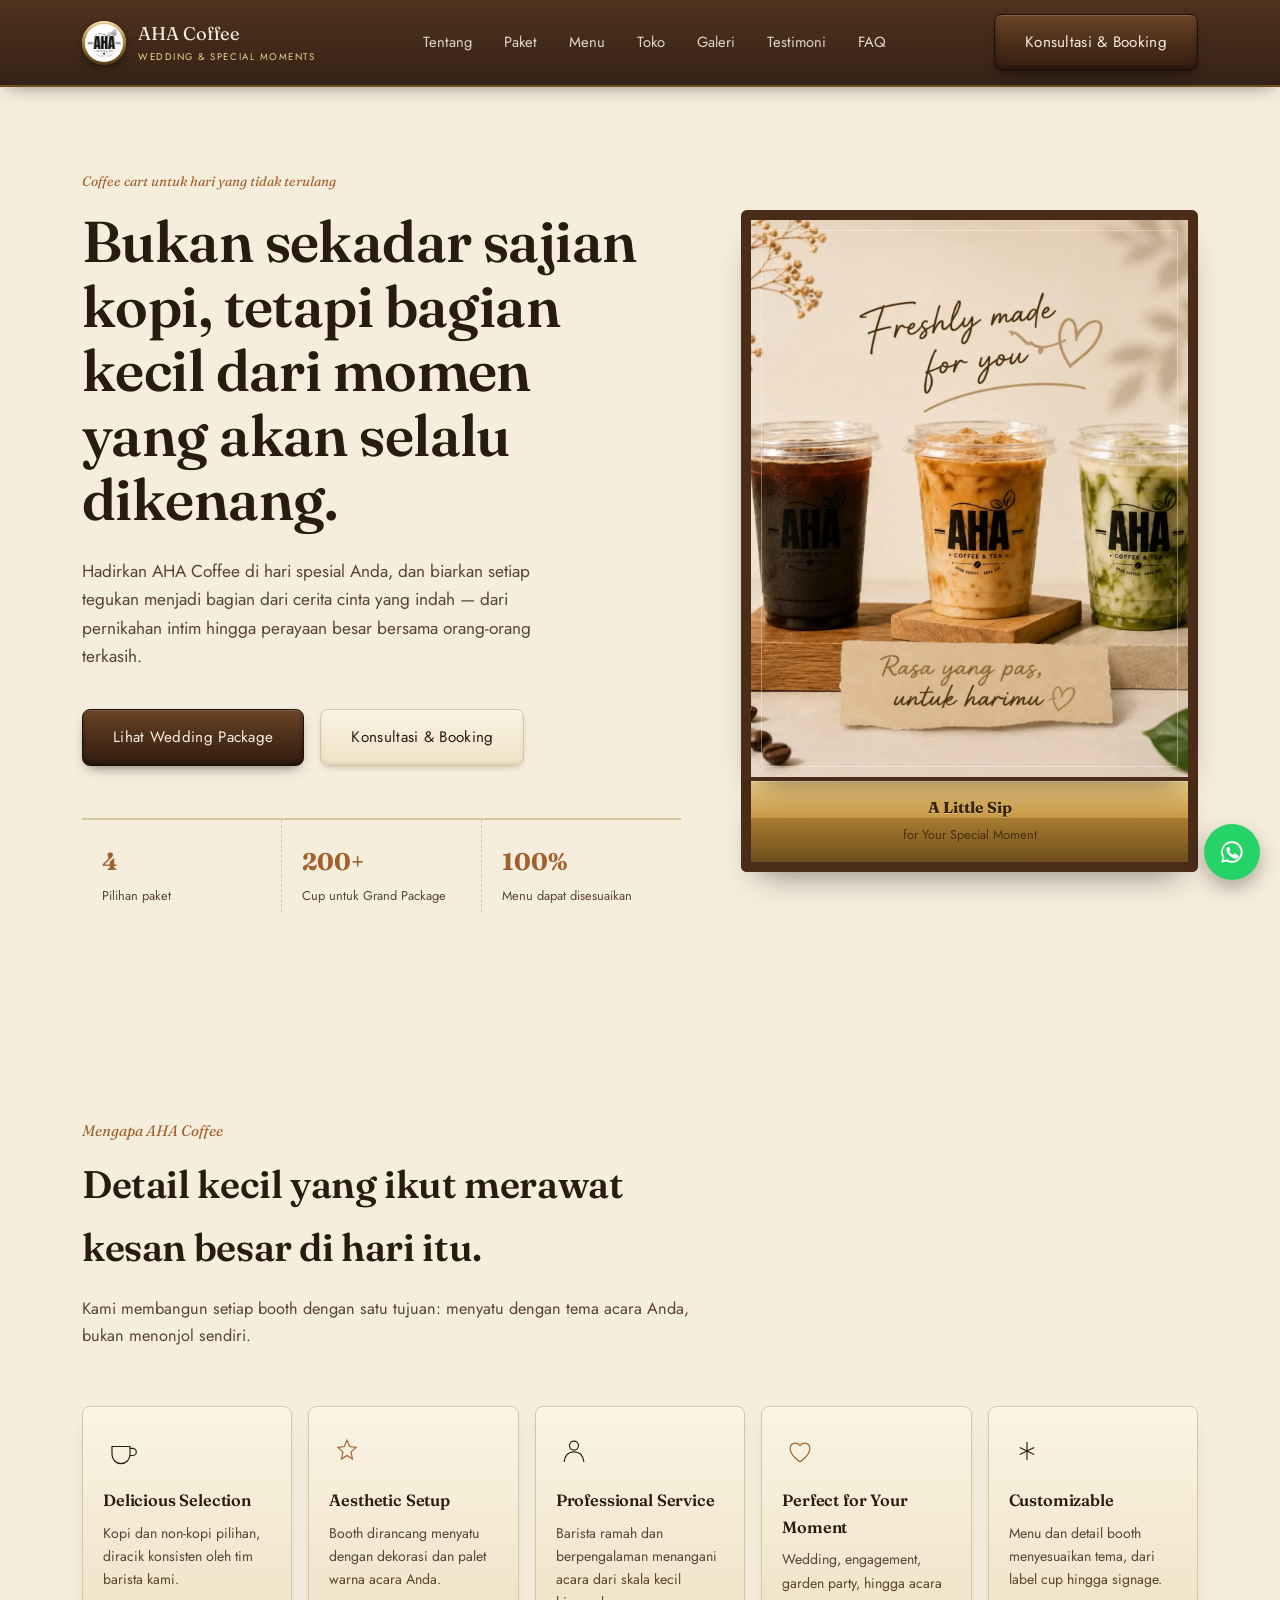
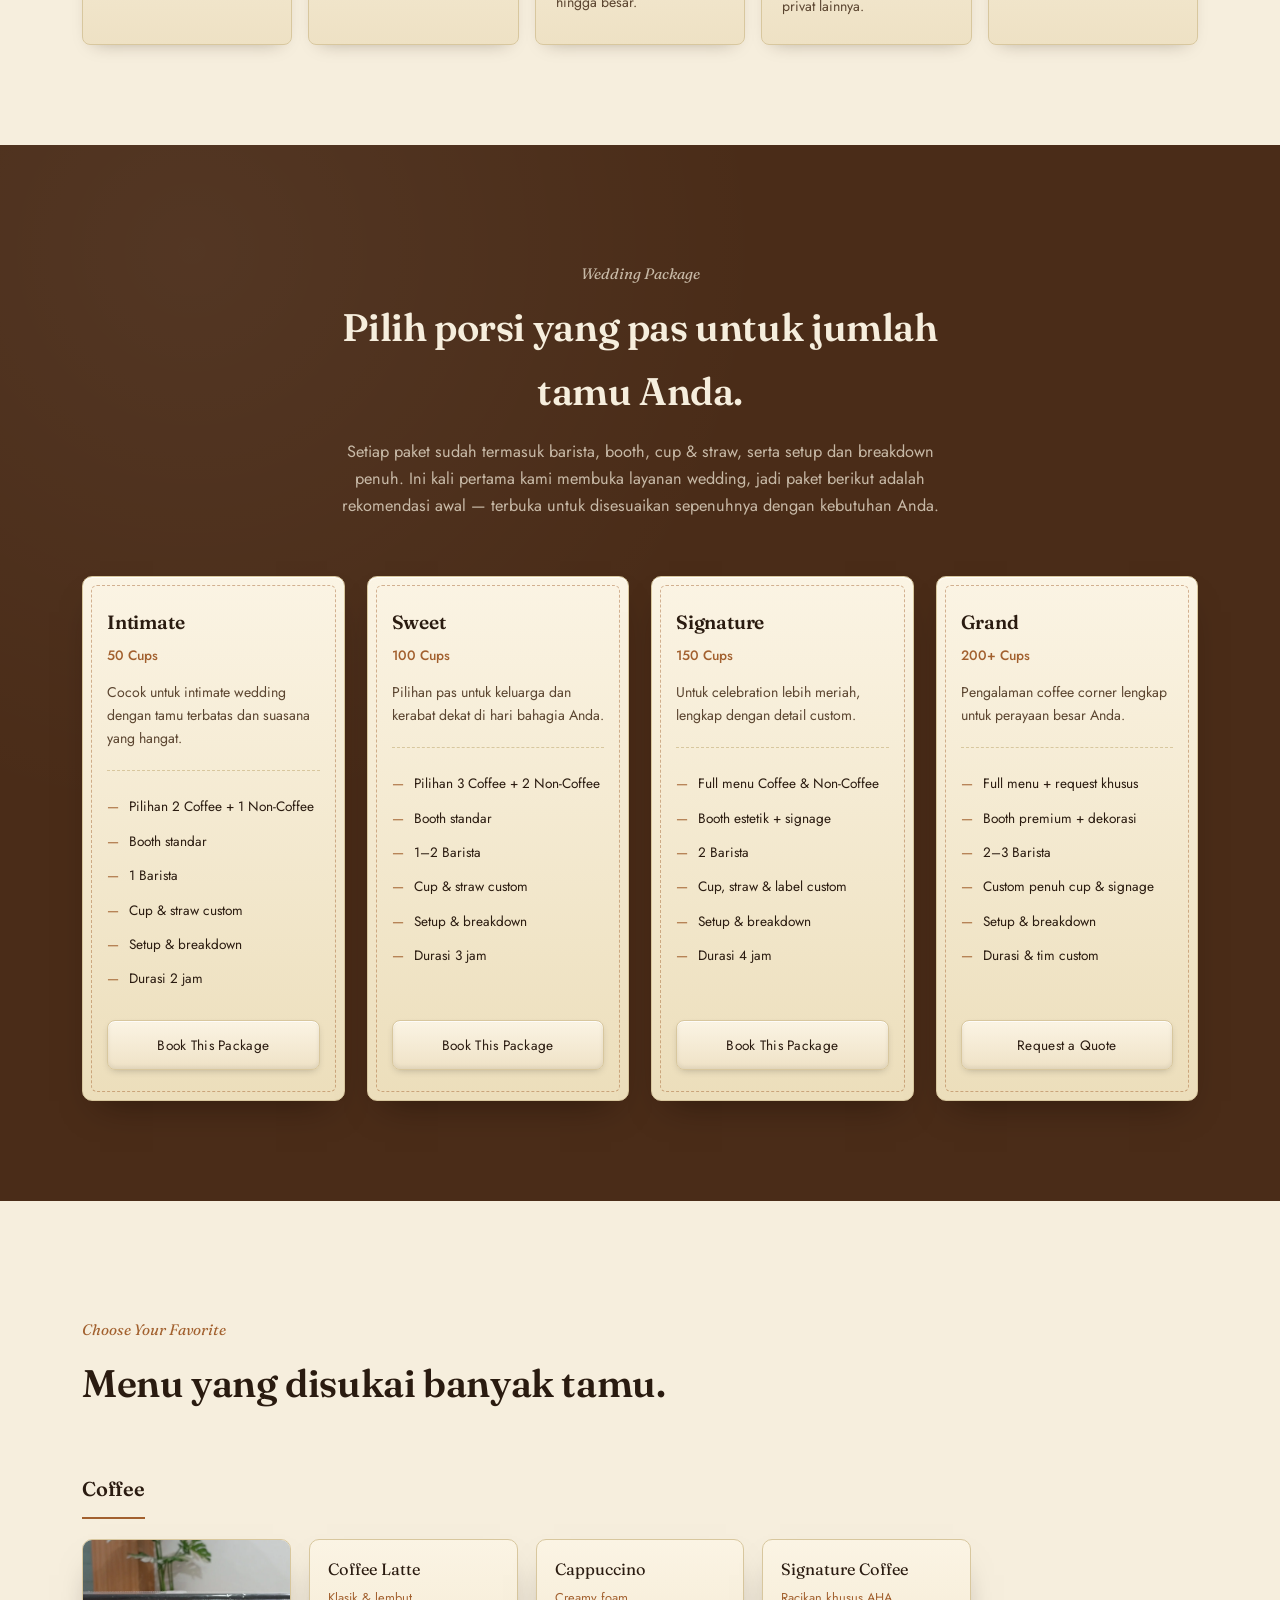
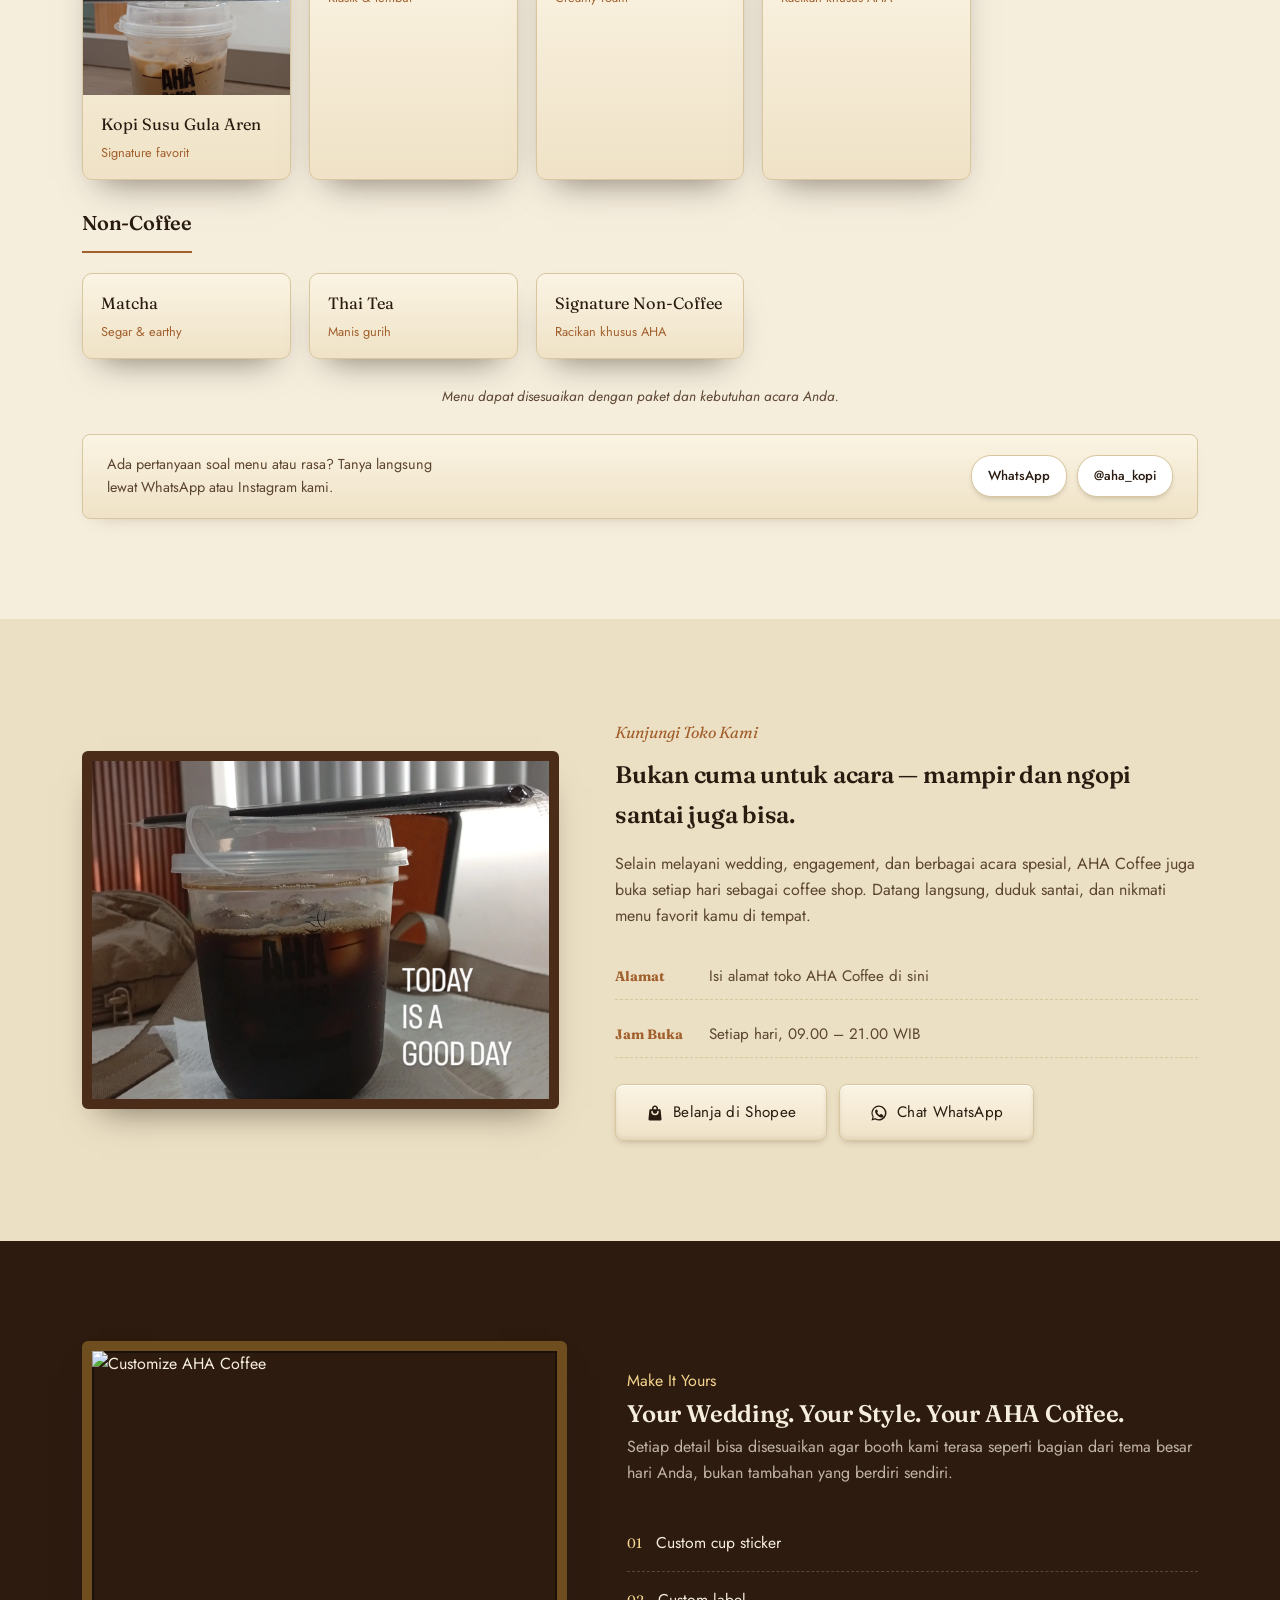
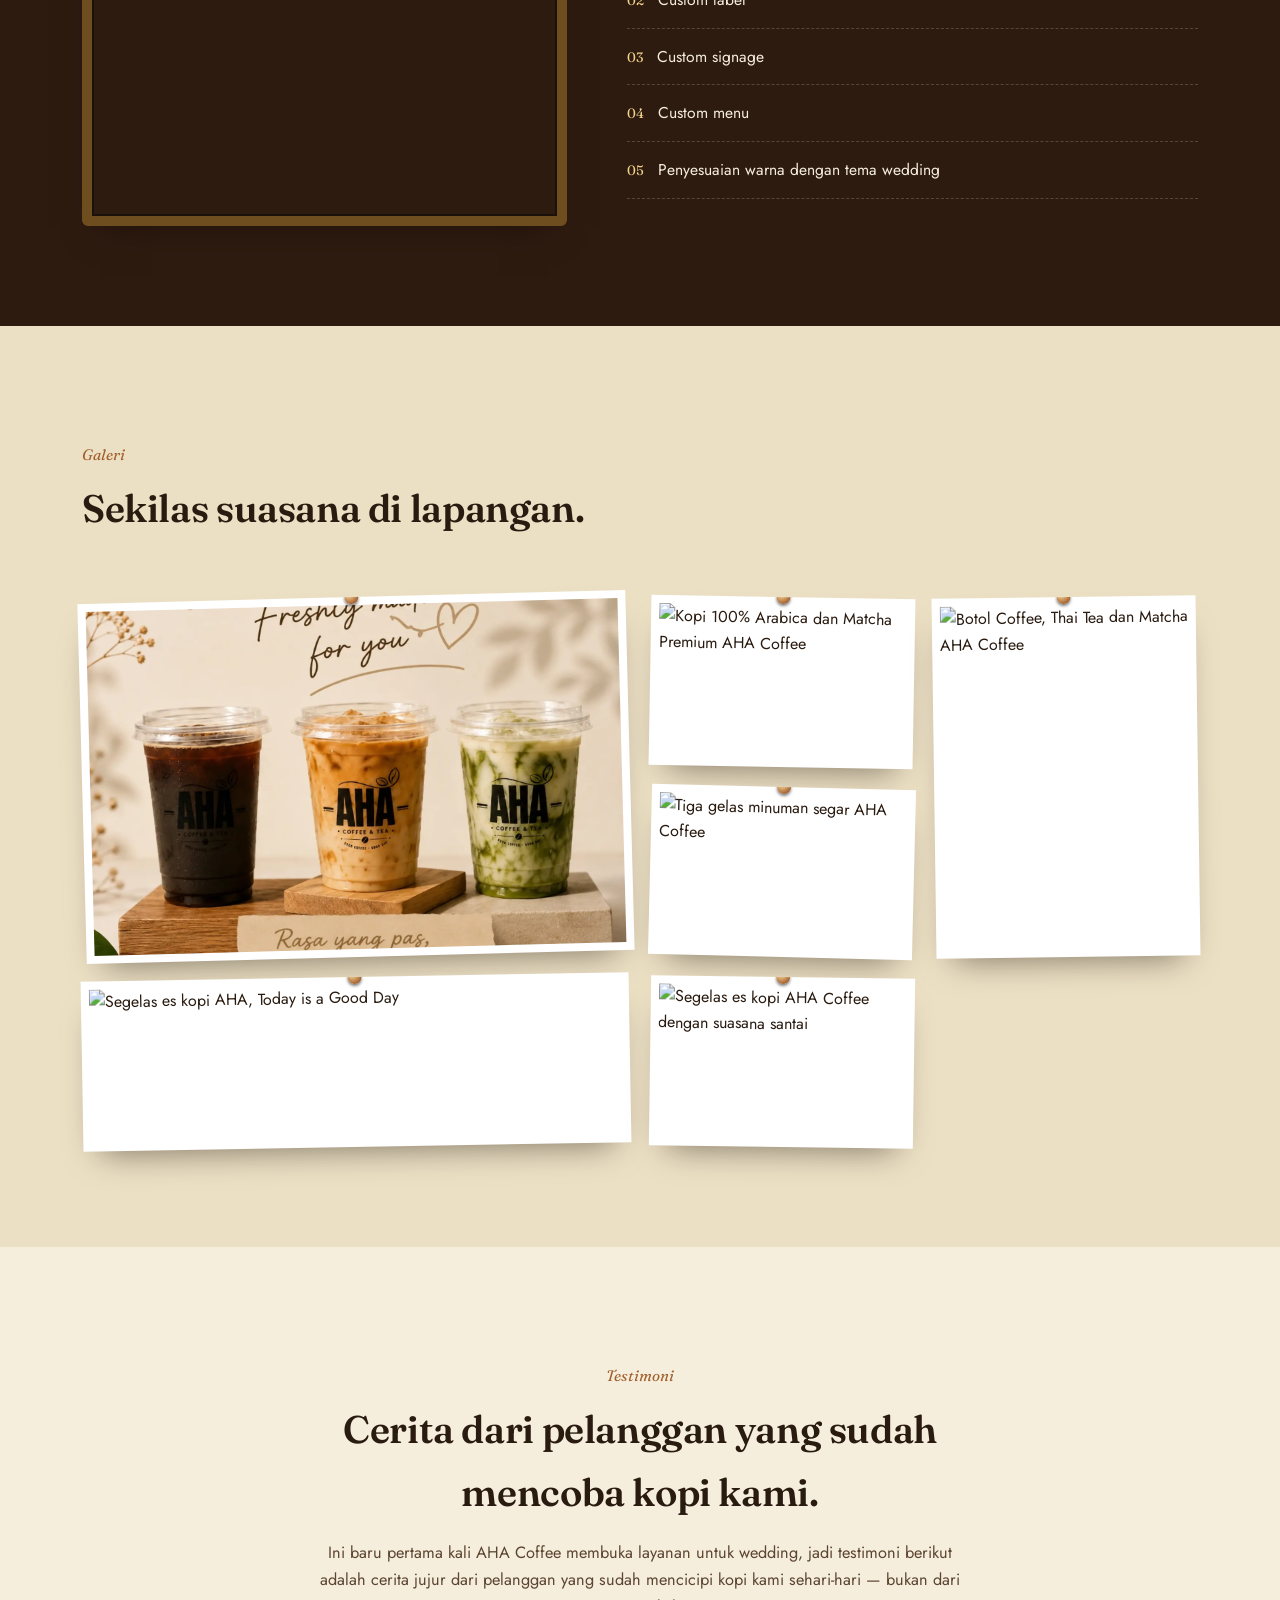
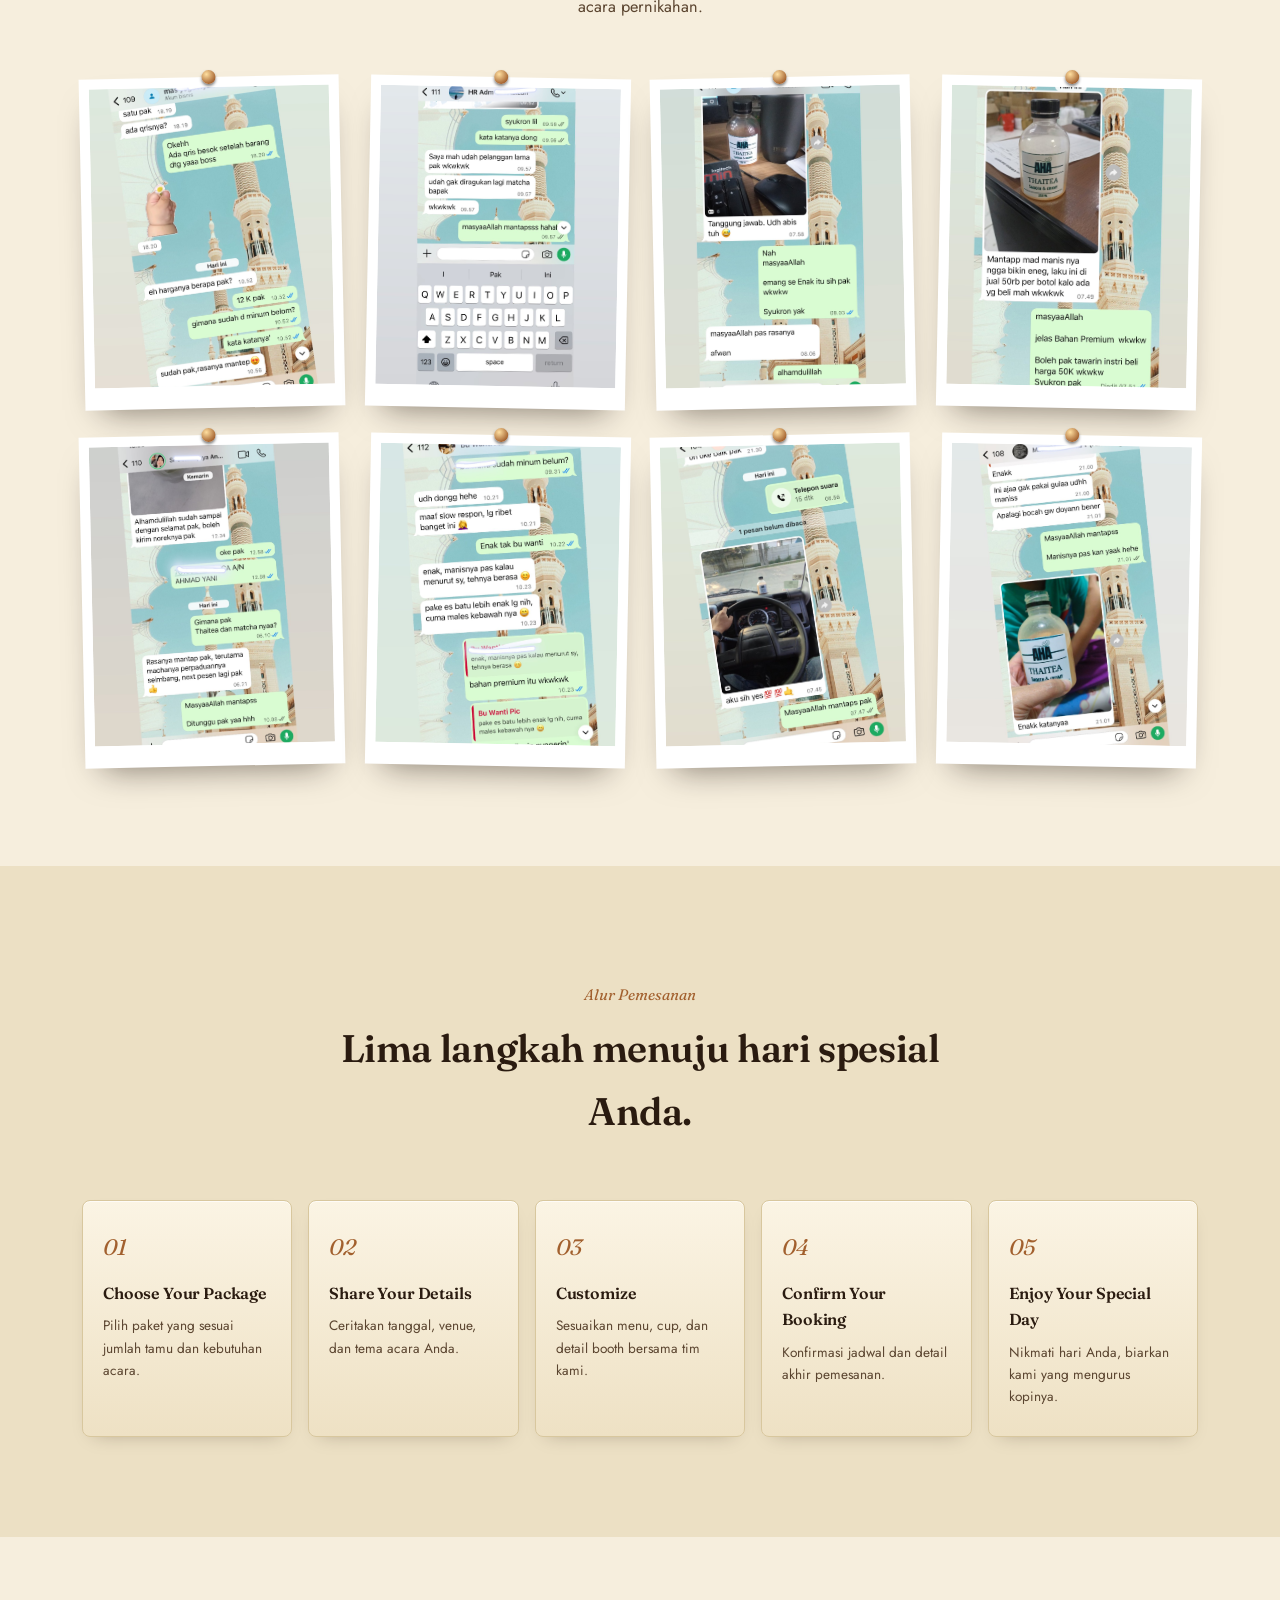
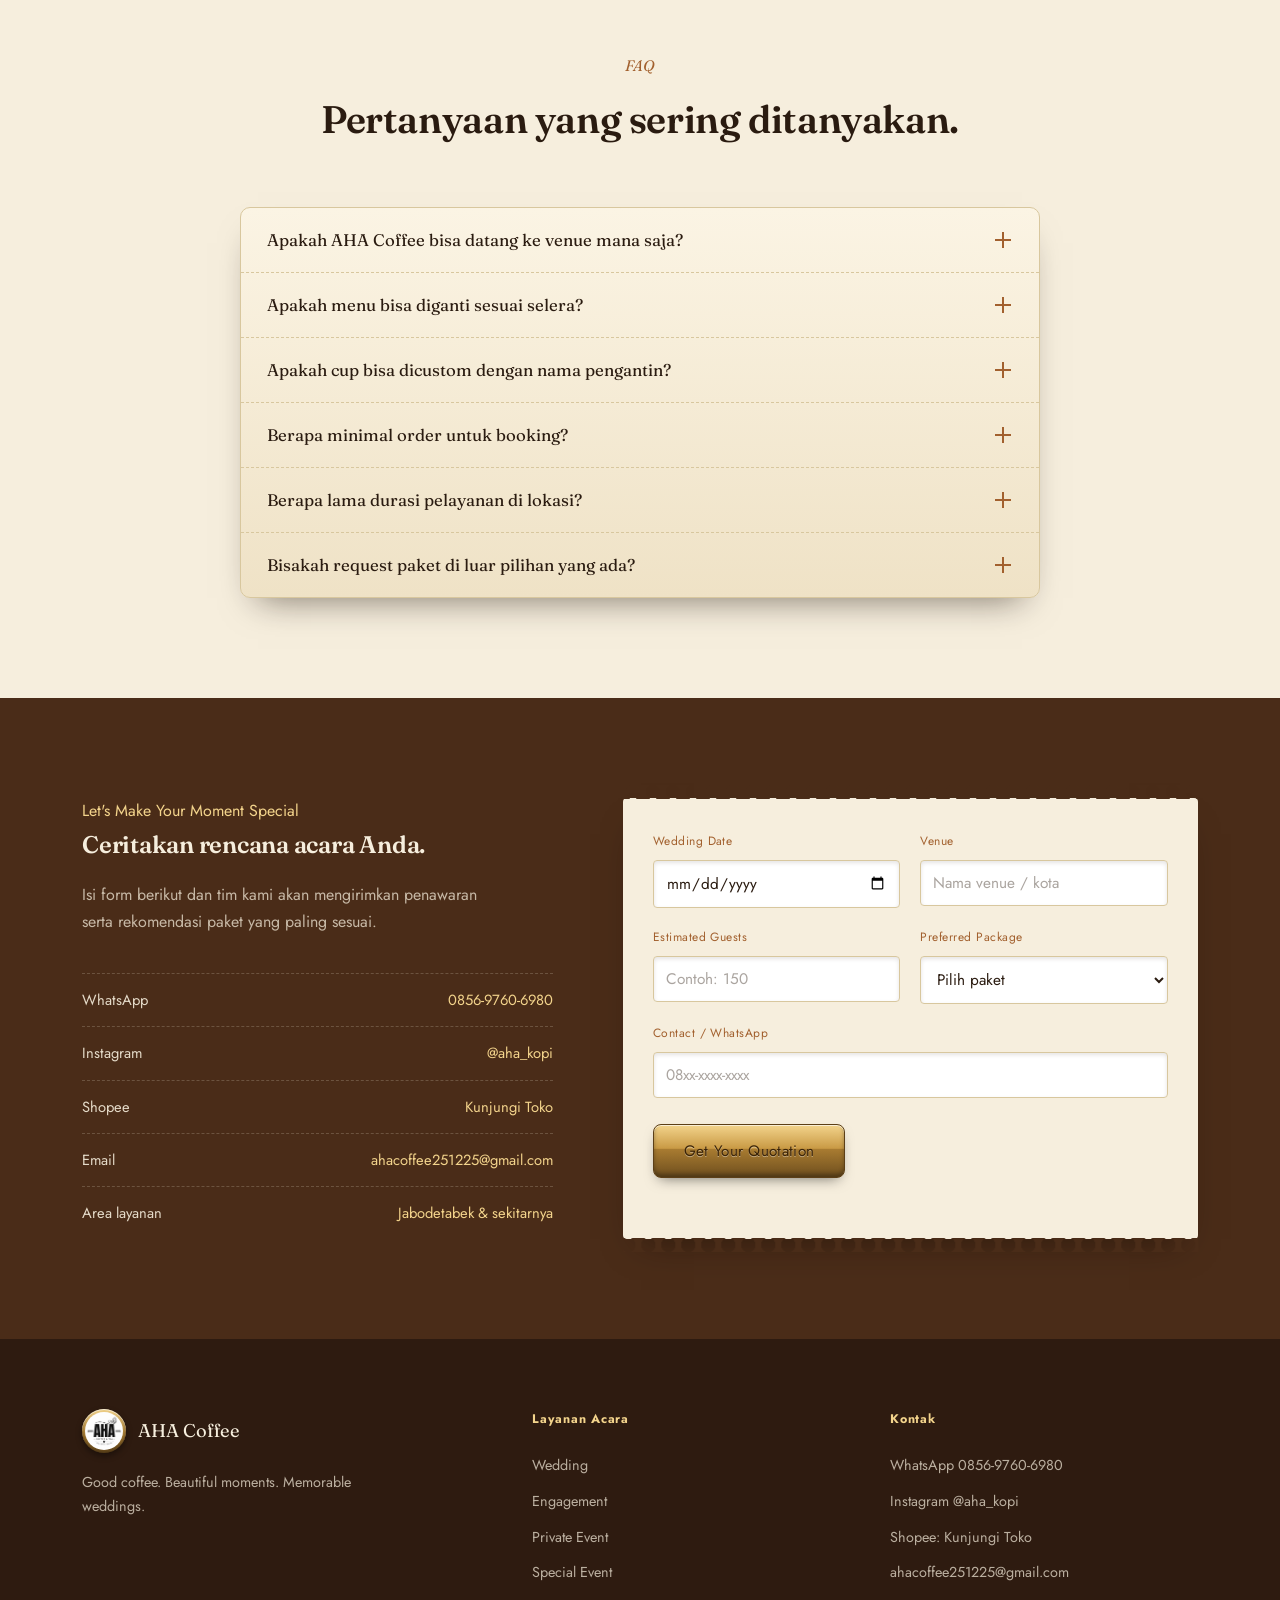
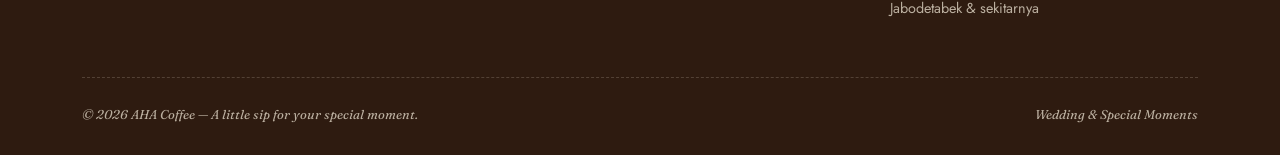
==== commit b0fbcb30: "Add files via upload" ====
--- a/index.html
+++ b/index.html
@@ -261,6 +261,10 @@
   </div>
 </footer>
 
+<a href="" id="floatingWhatsapp" class="floating-wa" target="_blank" aria-label="Chat WhatsApp">
+  <svg viewBox="0 0 24 24" width="26" height="26" fill="currentColor"><path d="M12 2a10 10 0 0 0-8.6 15.1L2 22l5-1.3A10 10 0 1 0 12 2Zm0 18.2c-1.6 0-3.1-.4-4.5-1.2l-.3-.2-3 .8.8-2.9-.2-.3A8.2 8.2 0 1 1 12 20.2Zm4.5-6.1c-.2-.1-1.5-.7-1.7-.8-.2-.1-.4-.1-.6.1-.2.2-.7.8-.8 1-.2.2-.3.2-.5.1-.2-.1-1-.4-1.9-1.2-.7-.6-1.2-1.4-1.3-1.6-.1-.2 0-.4.1-.5.1-.1.2-.3.4-.4.1-.2.2-.3.2-.5.1-.2 0-.4 0-.5s-.6-1.5-.8-2c-.2-.5-.4-.4-.6-.4h-.5c-.2 0-.5.1-.7.3-.2.2-1 1-1 2.4s1 2.8 1.1 3c.1.2 2 3 4.7 4.3.7.3 1.2.5 1.6.6.7.2 1.3.2 1.8.1.6-.1 1.5-.6 1.7-1.2.2-.6.2-1.1.1-1.2-.1-.1-.2-.2-.4-.3Z"/></svg>
+</a>
+
 <script src="content.js"></script>
 <script>
 (function(){
@@ -485,9 +489,5 @@
   });
 }
 </script>
-<a href="" id="floatingWhatsapp" class="floating-wa" target="_blank" aria-label="Chat WhatsApp">
-  <svg viewBox="0 0 24 24" width="26" height="26" fill="currentColor"><path d="M12 2a10 10 0 0 0-8.6 15.1L2 22l5-1.3A10 10 0 1 0 12 2Zm0 18.2c-1.6 0-3.1-.4-4.5-1.2l-.3-.2-3 .8.8-2.9-.2-.3A8.2 8.2 0 1 1 12 20.2Zm4.5-6.1c-.2-.1-1.5-.7-1.7-.8-.2-.1-.4-.1-.6.1-.2.2-.7.8-.8 1-.2.2-.3.2-.5.1-.2-.1-1-.4-1.9-1.2-.7-.6-1.2-1.4-1.3-1.6-.1-.2 0-.4.1-.5.1-.1.2-.3.4-.4.1-.2.2-.3.2-.5.1-.2 0-.4 0-.5s-.6-1.5-.8-2c-.2-.5-.4-.4-.6-.4h-.5c-.2 0-.5.1-.7.3-.2.2-1 1-1 2.4s1 2.8 1.1 3c.1.2 2 3 4.7 4.3.7.3 1.2.5 1.6.6.7.2 1.3.2 1.8.1.6-.1 1.5-.6 1.7-1.2.2-.6.2-1.1.1-1.2-.1-.1-.2-.2-.4-.3Z"/></svg>
-</a>
-
 </body>
 </html>
